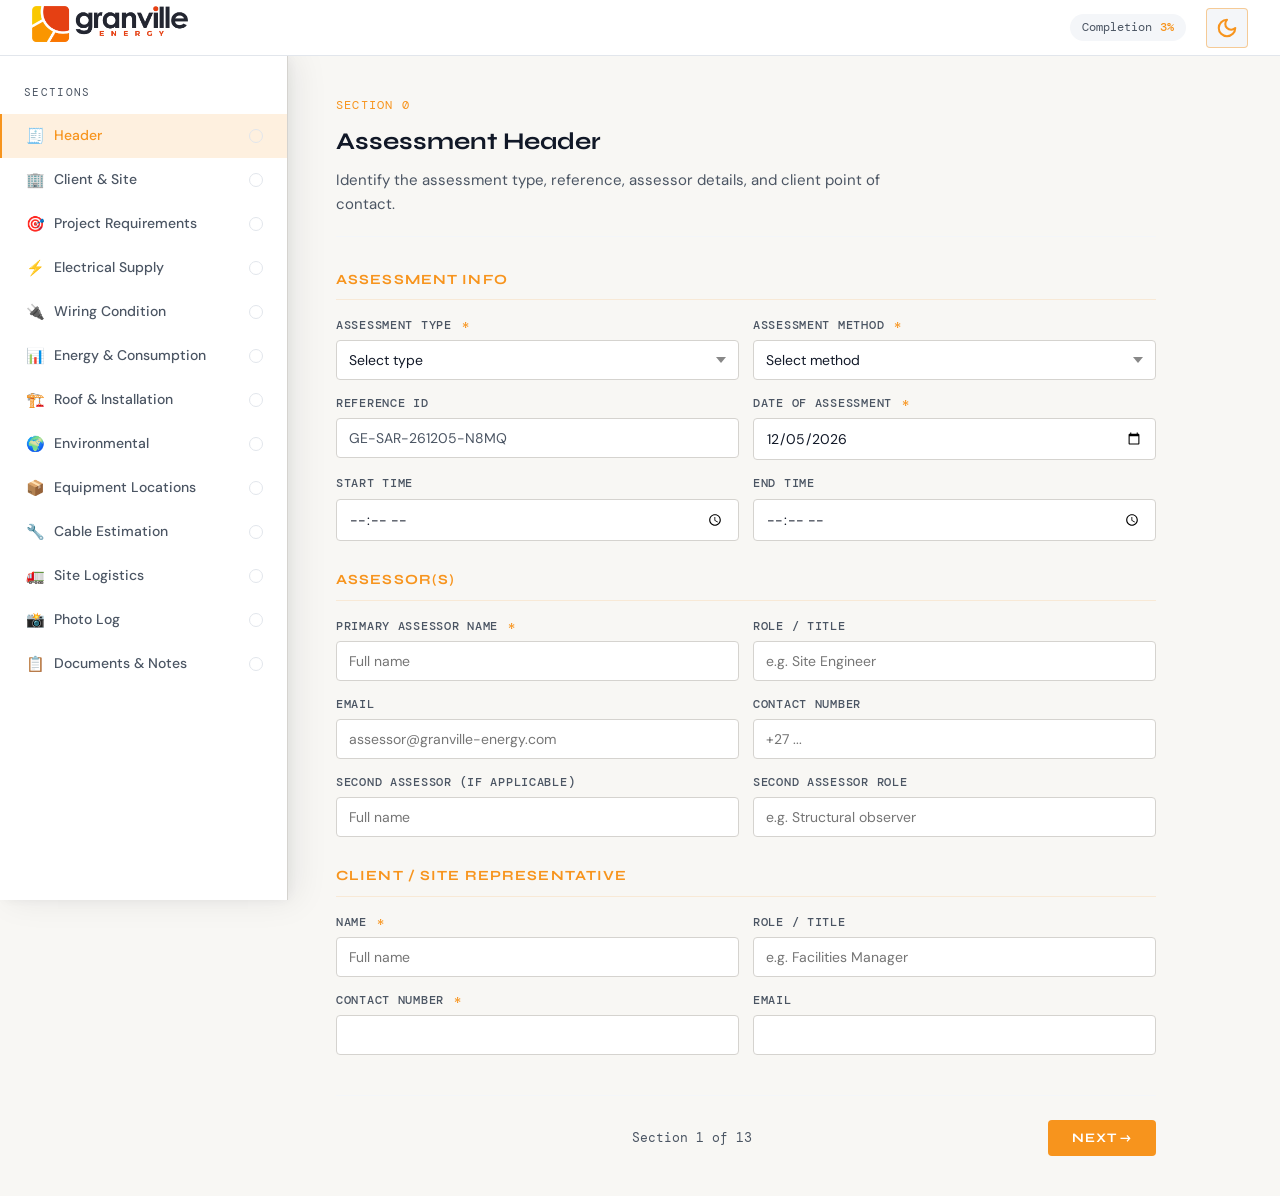
==== index.html @ 1be99c9f "updates" ====
<!DOCTYPE html>
<html lang="en" data-theme="light">
<head>
  <meta charset="UTF-8">
  <meta name="viewport" content="width=device-width, initial-scale=1.0">
  <title>Granville Energy — Site Assessment</title>
  <link rel="icon" href="img/icon.png" type="image/x-icon">
  <link href="https://fonts.googleapis.com/css2?family=DM+Mono:wght@400;500&family=Syne:wght@400;600;700;800&family=DM+Sans:wght@300;400;500&display=swap" rel="stylesheet">
  <!-- <script>
    tailwind = { config: { corePlugins: { preflight: false } } };
  </script>
  <script src="https://cdn.tailwindcss.com"></script> -->
  <link rel="stylesheet" href="./style.css">
</head>
<body>
  <header class="site-header">
    <div class="logo">
      <img src="img/logoblack.png" alt="Granville Energy" style="width: 15%; height: 15%;">
    </div>
    <div class="header-right">
      <div class="progress-pill">Completion <span class="pct" id="pctDisplay">0%</span></div>
      <button type="button" class="theme-toggle" id="themeToggle" aria-label="Switch to dark mode">
        <svg class="theme-toggle-icon theme-toggle-moon" xmlns="http://www.w3.org/2000/svg" width="22" height="22" viewBox="0 0 24 24" fill="none" stroke="currentColor" stroke-width="2.25" stroke-linecap="round" stroke-linejoin="round" aria-hidden="true"><path d="M12 3a6 6 0 0 0 9 9 9 9 0 1 1-9-9Z"/></svg>
      </button>
      <!-- <button type="button" class="btn-save" onclick="saveDraft()">Save Draft</button> -->
    </div>
  </header>

  <div class="layout">

    <!-- SIDEBAR NAV -->
    <nav class="sidebar">
      <div class="sidebar-label">Sections</div>
      <a class="nav-item active" onclick="goTo(0)" href="#">
        <span class="nav-icon">🧾</span> Header
        <span class="nav-check" id="chk0"></span>
      </a>
      <a class="nav-item" onclick="goTo(1)" href="#">
        <span class="nav-icon">🏢</span> Client & Site
        <span class="nav-check" id="chk1"></span>
      </a>
      <a class="nav-item" onclick="goTo(2)" href="#">
        <span class="nav-icon">🎯</span> Project Requirements
        <span class="nav-check" id="chk2"></span>
      </a>
      <a class="nav-item" onclick="goTo(3)" href="#">
        <span class="nav-icon">⚡</span> Electrical Supply
        <span class="nav-check" id="chk3"></span>
      </a>
      <a class="nav-item" onclick="goTo(4)" href="#">
        <span class="nav-icon">🔌</span> Wiring Condition
        <span class="nav-check" id="chk4"></span>
      </a>
      <a class="nav-item" onclick="goTo(5)" href="#">
        <span class="nav-icon">📊</span> Energy & Consumption
        <span class="nav-check" id="chk5"></span>
      </a>
      <a class="nav-item" onclick="goTo(6)" href="#">
        <span class="nav-icon">🏗️</span> Roof & Installation
        <span class="nav-check" id="chk6"></span>
      </a>
      <a class="nav-item" onclick="goTo(7)" href="#">
        <span class="nav-icon">🌍</span> Environmental
        <span class="nav-check" id="chk7"></span>
      </a>
      <a class="nav-item" onclick="goTo(8)" href="#">
        <span class="nav-icon">📦</span> Equipment Locations
        <span class="nav-check" id="chk8"></span>
      </a>
      <a class="nav-item" onclick="goTo(9)" href="#">
        <span class="nav-icon">🔧</span> Cable Estimation
        <span class="nav-check" id="chk9"></span>
      </a>
      <a class="nav-item" onclick="goTo(10)" href="#">
        <span class="nav-icon">🚛</span> Site Logistics
        <span class="nav-check" id="chk10"></span>
      </a>
      <a class="nav-item" onclick="goTo(11)" href="#">
        <span class="nav-icon">📸</span> Photo Log
        <span class="nav-check" id="chk11"></span>
      </a>
      <a class="nav-item" onclick="goTo(12)" href="#">
        <span class="nav-icon">📋</span> Documents & Notes
        <span class="nav-check" id="chk12"></span>
      </a>
    </nav>
  
    <!-- MAIN FORM -->
    <main class="main">
      <form id="siteAssessmentForm" data-submit-endpoint="https://installer.granville-energy.com/api/site-assessments" novalidate>
  
      <!-- ════════════════════════════════════════
           SECTION 0 — HEADER
      ════════════════════════════════════════ -->
      <section class="form-section active" id="sec0">
        <div class="section-head">
          <div class="section-tag">Section 0</div>
          <div class="section-title">Assessment Header</div>
          <div class="section-desc">Identify the assessment type, reference, assessor details, and client point of contact.</div>
        </div>
  
        <div class="field-group">
          <div class="group-title">Assessment Info</div>
          <div class="field-grid">
            <div class="field">
              <label>Assessment Type <span class="req">*</span></label>
              <select id="assessType" onchange="handleAssessType()">
                <option value="">Select type</option>
                <option>Residential</option>
                <option>Commercial</option>
                <option>Industrial</option>
                <option>Agricultural</option>
                <option>Utility-Scale</option>
              </select>
            </div>
            <div class="field">
              <label>Assessment Method <span class="req">*</span></label>
              <select id="assessMethod" onchange="handleMethod()">
                <option value="">Select method</option>
                <option>Physical Site Visit</option>
                <option>Remote / Desktop</option>
                <option>Hybrid</option>
              </select>
            </div>
            <div class="field">
              <label>Reference ID</label>
              <input type="text" id="refId" placeholder="Auto-generated" readonly style="color:var(--gray-4)">
            </div>
            <div class="field">
              <label>Date of Assessment <span class="req">*</span></label>
              <input type="date" id="assessDate">
            </div>
            <div class="field">
              <label>Start Time</label>
              <input type="time" id="startTime">
            </div>
            <div class="field">
              <label>End Time</label>
              <input type="time" id="endTime">
            </div>
          </div>
  
          <!-- Remote confidence -->
          <div class="conditional-block" id="remoteBlock" style="margin-top:14px;">
            <div class="callout">
              <strong>Remote Assessment</strong> — Indicate data sources used and confidence level. All assumptions must be confirmed on site before design is finalised.
            </div>
            <div class="field-grid">
              <div class="field">
                <label>Data Source(s)</label>
                <select>
                  <option value="">Select</option>
                  <option>Client-supplied photos & drawings</option>
                  <option>Google Maps / Satellite imagery</option>
                  <option>Both</option>
                  <option>Other</option>
                </select>
              </div>
              <div class="field">
                <label>Remote Confidence Level</label>
                <select>
                  <option value="">Select</option>
                  <option>High — sufficient to design</option>
                  <option>Medium — design with assumptions</option>
                  <option>Low — site visit required before design</option>
                </select>
              </div>
            </div>
          </div>
        </div>
  
        <div class="field-group">
          <div class="group-title">Assessor(s)</div>
          <div class="field-grid">
            <div class="field">
              <label>Primary Assessor Name <span class="req">*</span></label>
              <input type="text" placeholder="Full name">
            </div>
            <div class="field">
              <label>Role / Title</label>
              <input type="text" placeholder="e.g. Site Engineer">
            </div>
            <div class="field">
              <label>Email</label>
              <input type="email" placeholder="assessor@granville-energy.com">
            </div>
            <div class="field">
              <label>Contact Number</label>
              <input type="tel" placeholder="+27 ...">
            </div>
            <div class="field">
              <label>Second Assessor (if applicable)</label>
              <input type="text" placeholder="Full name">
            </div>
            <div class="field">
              <label>Second Assessor Role</label>
              <input type="text" placeholder="e.g. Structural observer">
            </div>
          </div>
        </div>
  
        <div class="field-group">
          <div class="group-title">Client / Site Representative</div>
          <div class="field-grid">
            <div class="field">
              <label>Name <span class="req">*</span></label>
              <input type="text" placeholder="Full name">
            </div>
            <div class="field">
              <label>Role / Title</label>
              <input type="text" placeholder="e.g. Facilities Manager">
            </div>
            <div class="field">
              <label>Contact Number <span class="req">*</span></label>
              <input type="tel" placeholder="">
            </div>
            <div class="field">
              <label>Email</label>
              <input type="email" placeholder="">
            </div>
          </div>
        </div>
  
        <div class="form-nav">
          <div></div>
          <div class="step-indicator">Section 1 of 13</div>
          <button class="btn-next" onclick="goTo(1)">Next →</button>
        </div>
      </section>
  
      <!-- ════════════════════════════════════════
           SECTION 1 — CLIENT & SITE
      ════════════════════════════════════════ -->
      <section class="form-section" id="sec1">
        <div class="section-head">
          <div class="section-tag">Section 1</div>
          <div class="section-title">Client & Site Details</div>
          <div class="section-desc">Client information, site location, and current electricity supply setup.</div>
        </div>
  
        <div class="field-group">
          <div class="group-title">Client Information</div>
          <div class="field-grid">
            <div class="field">
              <label>Client / Company Name <span class="req">*</span></label>
              <input type="text">
            </div>
            <div class="field">
              <label>Deal / Project Name</label>
              <input type="text">
            </div>
            <div class="field">
              <label>Site Name</label>
              <input type="text" placeholder="If different from company name">
            </div>
            <div class="field">
              <label>Sector / Site Type <span class="req">*</span></label>
              <select>
                <option value="">Select</option>
                <option>House</option><option>Estate / Complex</option><option>Lodge / Game Farm</option>
                <option>Office</option><option>Retail</option><option>School / University</option>
                <option>Factory</option><option>Warehouse</option><option>Mine</option>
                <option>Farm / Agricultural</option><option>Industrial Site</option>
                <option>Land Parcel</option><option>Other</option>
              </select>
            </div>
          </div>
        </div>
  
        <div class="field-group">
          <div class="group-title">Site Location</div>
          <div class="field-grid">
            <div class="field span-2">
              <label>Street Address <span class="req">*</span></label>
              <input type="text">
            </div>
            <div class="field">
              <label>City / Town</label>
              <input type="text">
            </div>
            <div class="field">
              <label>State / Province / Region</label>
              <input type="text">
            </div>
            <div class="field">
              <label>Country</label>
              <input type="text">
            </div>
            <div class="field">
              <label>Postal / ZIP Code</label>
              <input type="text">
            </div>
            <div class="field">
              <label>GPS Latitude <span class="req">*</span></label>
              <input type="text" placeholder="-26.0000">
            </div>
            <div class="field">
              <label>GPS Longitude <span class="req">*</span></label>
              <input type="text" placeholder="28.0000">
            </div>
            <div class="field">
              <label>What3Words (optional)</label>
              <input type="text" placeholder="///word.word.word">
            </div>
            <div class="field">
              <label>Site Elevation (m asl)</label>
              <input type="number" placeholder="e.g. 1500">
            </div>
          </div>
        </div>
  
        <div class="field-group">
          <div class="group-title">Site Access & Operations</div>
          <div class="field-grid">
            <div class="field span-2">
              <label>Property / Facility Description <span class="req">*</span></label>
              <textarea placeholder="Brief description of the site, buildings, and overall layout"></textarea>
            </div>
            <div class="field">
              <label>Operating Hours</label>
              <input type="text" placeholder="e.g. Mon–Fri 07:00–18:00">
            </div>
            <div class="field">
              <label>Security / Access Requirements</label>
              <input type="text" placeholder="e.g. Guard house, biometric, escort required">
            </div>
            <div class="field">
              <label>Site Access Restrictions</label>
              <input type="text" placeholder="e.g. No access weekends">
            </div>
            <div class="field">
              <label>Shutdown / Outage Restrictions</label>
              <input type="text" placeholder="e.g. No power interruption during business hours">
            </div>
            <div class="field">
              <label>HOA / Body Corporate / Heritage Restriction?</label>
              <select>
                <option value="">Select</option>
                <option>No restrictions</option>
                <option>HOA approval required</option>
                <option>Body corporate approval required</option>
                <option>Heritage / zoning restriction</option>
                <option>Local authority permit required</option>
                <option>Unknown — to be confirmed</option>
              </select>
            </div>
            <div class="field">
              <label>Restriction Details</label>
              <input type="text" placeholder="Describe if applicable">
            </div>
          </div>
        </div>
  
        <div class="field-group">
          <div class="group-title">Current Electricity Supply</div>
          <div class="field-grid">
            <div class="field">
              <label>Current Supply Source(s) <span class="req">*</span></label>
              <div class="check-group" id="supplySource">
                <label class="check-pill"><input type="checkbox" onchange="togglePill(this)"> 🔌 Utility Grid</label>
                <label class="check-pill"><input type="checkbox" onchange="togglePill(this)"> ⚙️ Generator</label>
                <label class="check-pill"><input type="checkbox" onchange="togglePill(this)"> ☀️ Existing Solar PV</label>
                <label class="check-pill"><input type="checkbox" onchange="togglePill(this)"> 🔋 Battery Storage</label>
                <label class="check-pill"><input type="checkbox" onchange="togglePill(this)"> 🧰 UPS</label>
                <label class="check-pill"><input type="checkbox" onchange="togglePill(this)"> 🚫 No Formal Supply</label>
              </div>
            </div>
            <div class="field">
              <label>Utility / Municipality Provider</label>
              <input type="text" placeholder="e.g. Eskom, City Power, ZESCO">
            </div>
            <div class="field">
              <label>Supply Type</label>
              <select>
                <option value="">Select</option>
                <option>LV (Low Voltage)</option>
                <option>MV (Medium Voltage)</option>
                <option>Both LV & MV</option>
                <option>N/A — No grid supply</option>
              </select>
            </div>
            <div class="field">
              <label>Incoming Supply Voltage (V)</label>
              <input type="text" placeholder="e.g. 230V / 400V / 11kV">
            </div>
            <div class="field">
              <label>Frequency (Hz)</label>
              <select>
                <option value="">Select</option>
                <option>50 Hz</option><option>60 Hz</option><option>Other</option>
              </select>
            </div>
            <div class="field">
              <label>Number of Phases</label>
              <select>
                <option value="">Select</option>
                <option>Single Phase</option><option>Three Phase</option><option>Other</option>
              </select>
            </div>
            <div class="field">
              <label>Main Breaker / Incomer Rating (A)</label>
              <input type="number" placeholder="e.g. 100">
            </div>
            <div class="field">
              <label>Notified Maximum Demand / NMD (kVA)</label>
              <input type="number" placeholder="If applicable">
            </div>
            <div class="field">
              <label>Meter Type</label>
              <select>
                <option value="">Select</option>
                <option>Prepaid</option><option>Credit / Post-paid</option>
                <option>Smart / TOU</option><option>AMI</option><option>Unknown</option>
              </select>
            </div>
            <div class="field">
              <label>Meter Location</label>
              <input type="text" placeholder="e.g. Street boundary wall, main entrance">
            </div>
            <div class="field">
              <label>Main Incoming Supply Location</label>
              <input type="text" placeholder="Where does the supply enter the building?">
            </div>
            <div class="field">
              <label>On-Site Transformer Present?</label>
              <select id="txPresent" onchange="toggleTx()">
                <option value="">Select</option>
                <option>Yes</option><option>No</option><option>Unknown</option>
              </select>
            </div>
          </div>
  
          <div class="conditional-block" id="txBlock" style="margin-top:14px;">
            <div class="field-grid">
              <div class="field">
                <label>Transformer Rating (kVA)</label>
                <input type="number" placeholder="">
              </div>
              <div class="field">
                <label>Transformer Voltage</label>
                <input type="text" placeholder="e.g. 11kV / 400V">
              </div>
              <div class="field">
                <label>Transformer Ownership</label>
                <select>
                  <option value="">Select</option>
                  <option>Private — client owned</option>
                  <option>Utility owned</option>
                  <option>Unknown</option>
                </select>
              </div>
              <div class="field">
                <label>Distance: Transformer to Main DB (m)</label>
                <input type="number" placeholder="">
              </div>
            </div>
          </div>
  
          <div class="field-grid" style="margin-top:14px;">
            <div class="field span-2">
              <label>Existing Generator Details</label>
              <input type="text" placeholder="Make, model, kVA rating, fuel type, condition">
            </div>
            <div class="field span-2">
              <label>Existing UPS / Battery Storage Details</label>
              <input type="text" placeholder="Make, model, kWh capacity, age, condition">
            </div>
            <div class="field span-2">
              <label>Existing Solar PV System Details</label>
              <input type="text" placeholder="kWp, inverter make/model, age, condition">
            </div>
            <div class="field span-2">
              <label>Grid / Utility Outage History</label>
              <input type="text" placeholder="Frequency and typical duration of supply interruptions">
            </div>
            <div class="field span-2">
              <label>Critical Loads That Cannot Be Interrupted</label>
              <textarea placeholder="List equipment, processes, or areas that must always have power"></textarea>
            </div>
          </div>
        </div>
  
        <div class="form-nav">
          <button class="btn-prev" onclick="goTo(0)">← Previous</button>
          <div class="step-indicator">Section 2 of 13</div>
          <button class="btn-next" onclick="goTo(2)">Next →</button>
        </div>
      </section>
  
      <!-- ════════════════════════════════════════
           SECTION 2 — PROJECT REQUIREMENTS
      ════════════════════════════════════════ -->
      <section class="form-section" id="sec2">
        <div class="section-head">
          <div class="section-tag">Section 2</div>
          <div class="section-title">Project Requirements</div>
          <div class="section-desc">What the client needs the system to achieve.</div>
        </div>
  
        <div class="field-group">
          <div class="group-title">Primary Objectives</div>
          <div class="field-grid cols-1">
            <div class="field">
              <label>Primary Driver(s) — select all that apply</label>
              <div class="check-group">
                <label class="check-pill"><input type="checkbox" onchange="togglePill(this)"> 💰 Reduce electricity bill</label>
                <label class="check-pill"><input type="checkbox" onchange="togglePill(this)"> 🔋 Backup during outages</label>
                <label class="check-pill"><input type="checkbox" onchange="togglePill(this)"> 🏝️ Full energy independence</label>
                <label class="check-pill"><input type="checkbox" onchange="togglePill(this)"> 📤 Export to grid</label>
                <label class="check-pill"><input type="checkbox" onchange="togglePill(this)"> 🌿 ESG / Carbon reduction</label>
                <label class="check-pill"><input type="checkbox" onchange="togglePill(this)"> 🏗️ New development — no grid</label>
              </div>
            </div>
          </div>
          <div class="field-grid" style="margin-top:14px;">
            <div class="field">
              <label>System Configuration <span class="req">*</span></label>
              <select>
                <option value="">Select</option>
                <option>Grid-Tie (no battery)</option>
                <option>Hybrid (grid + battery)</option>
                <option>Off-Grid</option>
                <option>To be confirmed</option>
              </select>
            </div>
            <div class="field">
              <label>Desired System Size (kWp)</label>
              <input type="text" placeholder="If client has a preference">
            </div>
          </div>
        </div>
  
        <div class="field-group">
          <div class="group-title">Battery & Backup</div>
          <div class="field-grid">
            <div class="field">
              <label>Battery Storage Required?</label>
              <select>
                <option value="">Select</option>
                <option>Yes — Essential</option>
                <option>Yes — Nice to have</option>
                <option>No</option>
                <option>Not sure</option>
              </select>
            </div>
            <div class="field">
              <label>Required Backup Duration (hours)</label>
              <input type="number" placeholder="e.g. 4, 8, 24">
            </div>
            <div class="field span-2">
              <label>Critical Loads to Back Up</label>
              <textarea placeholder="List: lights, server room, CCTV, medical equipment, pumps, etc."></textarea>
            </div>
            <div class="field">
              <label>Preferred Battery Chemistry</label>
              <select>
                <option value="">Select / No preference</option>
                <option>LFP (Lithium Iron Phosphate)</option>
                <option>NMC (Nickel Manganese Cobalt)</option>
                <option>Lead Acid / GEL</option>
                <option>No preference</option>
              </select>
            </div>
          </div>
        </div>
  
        <div class="field-group">
          <div class="group-title">Additional Requirements</div>
          <div class="field-grid">
            <div class="field">
              <label>EV Charging Required?</label>
              <select>
                <option value="">Select</option>
                <option>Yes — include in scope</option>
                <option>Future — provision only</option>
                <option>No</option>
              </select>
            </div>
            <div class="field">
              <label>EV Charging Details</label>
              <input type="text" placeholder="Number of points, kW per point">
            </div>
            <div class="field">
              <label>Future Expansion Planned?</label>
              <select>
                <option value="">Select</option>
                <option>Yes</option><option>No</option><option>Possibly</option>
              </select>
            </div>
            <div class="field">
              <label>Future Expansion Details</label>
              <input type="text" placeholder="New machinery, additional phases, new building, etc.">
            </div>
            <div class="field span-2">
              <label>Any Other Client Requirements or Preferences</label>
              <textarea placeholder="Specific brands, monitoring requirements, aesthetic considerations, etc."></textarea>
            </div>
          </div>
        </div>
  
        <div class="form-nav">
          <button class="btn-prev" onclick="goTo(1)">← Previous</button>
          <div class="step-indicator">Section 3 of 13</div>
          <button class="btn-next" onclick="goTo(3)">Next →</button>
        </div>
      </section>
  
      <!-- ════════════════════════════════════════
           SECTION 3 — ELECTRICAL SUPPLY
      ════════════════════════════════════════ -->
      <section class="form-section" id="sec3">
        <div class="section-head">
          <div class="section-tag">Section 3</div>
          <div class="section-title">Electrical Infrastructure</div>
          <div class="section-desc">Distribution board, protection, earthing, metering, PCC, and grid compliance.</div>
        </div>
  
        <div class="field-group">
          <div class="group-title">Main Distribution Board</div>
          <div class="field-grid">
            <div class="field">
              <label>Main DB Location <span class="req">*</span></label>
              <input type="text" placeholder="e.g. Ground floor, main entrance, plant room">
            </div>
            <div class="field">
              <label>Board Manufacturer / Type</label>
              <input type="text" placeholder="e.g. ABB, Schneider, DB board">
            </div>
            <div class="field">
              <label>Board Condition (visual)</label>
              <select>
                <option value="">Select</option>
                <option>Excellent</option><option>Good</option><option>Fair</option><option>Poor</option>
              </select>
            </div>
            <div class="field">
              <label>Busbar Rating (A)</label>
              <input type="number" placeholder="">
            </div>
            <div class="field">
              <label>Spare Ways / Breakers Available</label>
              <select>
                <option value="">Select</option>
                <option>Yes — sufficient</option>
                <option>Yes — limited (1–2 ways)</option>
                <option>No — DB extension required</option>
                <option>No — new DB required</option>
              </select>
            </div>
            <div class="field">
              <label>Space for New Switchgear</label>
              <select>
                <option value="">Select</option>
                <option>Yes — adequate space</option>
                <option>Possible — tight</option>
                <option>No — new enclosure needed</option>
              </select>
            </div>
          </div>
        </div>
  
        <div class="field-group">
          <div class="group-title">Protection & Earthing</div>
          <div class="field-grid">
            <div class="field">
              <label>Earthing Arrangement</label>
              <select>
                <option value="">Select</option>
                <option>TN-S</option><option>TN-C-S (PME)</option><option>TT</option><option>IT</option><option>Unknown</option>
              </select>
            </div>
            <div class="field">
              <label>Earthing Visible & Intact?</label>
              <select>
                <option value="">Select</option>
                <option>Yes — visible and intact</option>
                <option>Partial — some concerns</option>
                <option>No — earthing not visible / not present</option>
                <option>Unknown</option>
              </select>
            </div>
            <div class="field">
              <label>Surge Protection Device (SPD) Present?</label>
              <select>
                <option value="">Select</option>
                <option>Yes</option><option>No</option><option>Unknown</option>
              </select>
            </div>
            <div class="field">
              <label>Existing Reverse Power Protection</label>
              <select>
                <option value="">Select</option>
                <option>Yes</option><option>No</option><option>Unknown</option>
              </select>
            </div>
            <div class="field">
              <label>Anti-Islanding Protection Present</label>
              <select>
                <option value="">Select</option>
                <option>Yes</option><option>No</option><option>Unknown</option>
              </select>
            </div>
            <div class="field">
              <label>Lightning Protection Present</label>
              <select>
                <option value="">Select</option>
                <option>Yes</option><option>No</option><option>Unknown</option>
              </select>
            </div>
          </div>
        </div>
  
        <div class="field-group">
          <div class="group-title">Metering & PCC</div>
          <div class="field-grid">
            <div class="field">
              <label>Meter Type / Model</label>
              <input type="text" placeholder="e.g. Landis+Gyr E350">
            </div>
            <div class="field">
              <label>Likely PCC (Point of Common Coupling) Location</label>
              <input type="text" placeholder="Where solar will connect to the grid">
            </div>
            <div class="field">
              <label>Distance: PCC to Inverter Area (m)</label>
              <input type="number" placeholder="">
            </div>
            <div class="field">
              <label>Existing Import / Export Metering</label>
              <select>
                <option value="">Select</option>
                <option>Yes — bidirectional</option>
                <option>Import only</option>
                <option>No</option><option>Unknown</option>
              </select>
            </div>
            <div class="field">
              <label>CTs / VTs Available</label>
              <select>
                <option value="">Select</option>
                <option>Yes</option><option>No</option><option>Unknown</option>
              </select>
            </div>
            <div class="field">
              <label>Communication Route: PCC to Controller</label>
              <select>
                <option value="">Select</option>
                <option>Ethernet</option><option>RS485</option><option>Fiber</option>
                <option>Wireless</option><option>Other</option><option>N/A</option>
              </select>
            </div>
            <div class="field">
              <label>SCADA / BMS Integration Required?</label>
              <select>
                <option value="">Select</option>
                <option>Yes</option><option>No</option><option>To be confirmed</option>
              </select>
            </div>
            <div class="field">
              <label>Third-Party PLC / EMS Required?</label>
              <select>
                <option value="">Select</option>
                <option>Yes</option><option>No</option><option>To be confirmed</option>
              </select>
            </div>
          </div>
        </div>
  
        <div class="field-group">
          <div class="group-title">Grid Compliance — Country-Agnostic</div>
          <div class="callout">
            <strong>Note:</strong> Record the applicable local standard and utility requirements. Do not assume SA-only regulations.
          </div>
          <div class="field-grid">
            <div class="field span-2">
              <label>Applicable Grid Interconnection Standard</label>
              <input type="text" placeholder="e.g. NRS 097 (SA), G99 (UK), AS 4777 (AUS), IEEE 1547 (USA), VDE-AR-N 4105 (DE)">
            </div>
            <div class="field">
              <label>Export to Grid Permitted by Utility?</label>
              <select>
                <option value="">Select</option>
                <option>Yes — unrestricted</option>
                <option>Yes — with export limit</option>
                <option>No</option>
                <option>Unknown — to be confirmed</option>
              </select>
            </div>
            <div class="field">
              <label>Export Limit (kW) — if applicable</label>
              <input type="number" placeholder="e.g. 0 for zero-export">
            </div>
            <div class="field">
              <label>Utility Application / Approval Required?</label>
              <select>
                <option value="">Select</option>
                <option>Yes</option><option>No</option><option>Unknown</option>
              </select>
            </div>
            <div class="field">
              <label>Zero-Export Audit Logs Required?</label>
              <select>
                <option value="">Select</option>
                <option>Yes</option><option>No</option><option>To be confirmed</option>
              </select>
            </div>
            <div class="field">
              <label>Power Quality Issues Reported?</label>
              <input type="text" placeholder="Voltage sags, harmonics, flickering, etc.">
            </div>
          </div>
        </div>
  
        <div class="form-nav">
          <button class="btn-prev" onclick="goTo(2)">← Previous</button>
          <div class="step-indicator">Section 4 of 13</div>
          <button class="btn-next" onclick="goTo(4)">Next →</button>
        </div>
      </section>
  
      <!-- ════════════════════════════════════════
           SECTION 4 — WIRING CONDITION
      ════════════════════════════════════════ -->
      <section class="form-section" id="sec4">
        <div class="section-head">
          <div class="section-tag">Section 4</div>
          <div class="section-title">Existing Wiring Condition</div>
          <div class="section-desc">Visual assessment of existing electrical infrastructure. No structural engineer required — record what you observe.</div>
        </div>
  
        <div class="callout">
          <strong>Visual Assessment Only.</strong> Record observations as seen on site. Flag concerns clearly — do not assume compliance.
        </div>
  
        <div class="field-group">
          <div class="group-title">Distribution Board Visual Check</div>
          <div class="field-grid">
            <div class="field">
              <label>DB Overall Condition</label>
              <select>
                <option value="">Select</option>
                <option>Neat, labelled, no visible issues</option>
                <option>Acceptable — minor issues only</option>
                <option>Concerns noted — see below</option>
                <option>Poor — major concerns</option>
              </select>
            </div>
            <div class="field">
              <label>Wiring Neatness</label>
              <select>
                <option value="">Select</option>
                <option>Neat and organised</option>
                <option>Acceptable</option>
                <option>Messy but functional</option>
                <option>Poor — unsafe-looking</option>
              </select>
            </div>
            <div class="field">
              <label>All Circuits Labelled?</label>
              <select>
                <option value="">Select</option>
                <option>Yes — clearly labelled</option>
                <option>Partially labelled</option>
                <option>No labels</option>
              </select>
            </div>
            <div class="field">
              <label>Signs of Overheating / Burn Marks?</label>
              <select>
                <option value="">Select</option>
                <option>None observed</option>
                <option>Minor — monitor</option>
                <option>Yes — flag for attention</option>
              </select>
            </div>
            <div class="field">
              <label>DB Enclosure Intact / Sealed?</label>
              <select>
                <option value="">Select</option>
                <option>Yes</option>
                <option>Partially — gaps present</option>
                <option>No — open/damaged</option>
              </select>
            </div>
            <div class="field">
              <label>Existing Wiring Appears Compliant?</label>
              <select>
                <option value="">Select</option>
                <option>Yes — appears compliant</option>
                <option>Minor concerns noted</option>
                <option>Significant concerns — remediation likely needed</option>
                <option>Cannot determine</option>
              </select>
            </div>
            <div class="field span-2">
              <label>Wiring / DB Concerns (describe)</label>
              <textarea placeholder="Describe any concerns, non-compliant wiring, missing breakers, exposed conductors, etc."></textarea>
            </div>
          </div>
        </div>
  
        <div class="field-group">
          <div class="group-title">On-Site Measurements Taken</div>
          <div class="card-list" id="measureList"></div>
          <button class="btn-add" onclick="addMeasurement()">＋ Add Measurement</button>
        </div>
  
        <div class="form-nav">
          <button class="btn-prev" onclick="goTo(3)">← Previous</button>
          <div class="step-indicator">Section 5 of 13</div>
          <button class="btn-next" onclick="goTo(5)">Next →</button>
        </div>
      </section>
  
      <!-- ════════════════════════════════════════
           SECTION 5 — ENERGY & CONSUMPTION
      ════════════════════════════════════════ -->
      <section class="form-section" id="sec5">
        <div class="section-head">
          <div class="section-tag">Section 5</div>
          <div class="section-title">Energy & Consumption</div>
          <div class="section-desc">Capture what's available — bills, load data, or load schedule for new buildings.</div>
        </div>
  
        <div class="field-group">
          <div class="group-title">Data Availability</div>
          <div class="field">
            <label>What consumption data is available? <span class="req">*</span></label>
            <select id="consumDataType" onchange="handleConsumData()">
              <option value="">Select</option>
              <option value="bills">Electricity bills available</option>
              <option value="pending">Bills to be emailed / sent later</option>
              <option value="interval">Smart meter / interval / half-hour data</option>
              <option value="new">New building — no consumption history</option>
              <option value="none">No data available</option>
            </select>
          </div>
        </div>
  
        <!-- BILLS FLOW -->
        <div class="conditional-block" id="billsBlock">
          <div class="field-group">
            <div class="group-title">Bill Upload & Summary</div>
            <div class="field-grid">
              <div class="field">
                <label>Months Available</label>
                <select>
                  <option value="">Select</option>
                  <option>1–3 months</option><option>4–6 months</option>
                  <option>7–11 months</option><option>12 months (full year)</option>
                </select>
              </div>
              <div class="field">
                <label>Upload Utility Bills</label>
                <input type="file" multiple accept=".pdf,.jpg,.png">
              </div>
            </div>
            <div style="margin-top:16px;">
              <div class="group-title" style="font-size:11px; margin-bottom:10px;">12-Month Consumption Table (fill what's available)</div>
              <table class="data-table">
                <thead>
                  <tr>
                    <th>Month</th>
                    <th>Usage (kWh)</th>
                    <th>Cost (local currency)</th>
                    <th>Peak Demand (kW)</th>
                    <th>Tariff (c/kWh)</th>
                  </tr>
                </thead>
                <tbody id="consumTable">
                  <tr><td>Jan</td><td><input type="number"></td><td><input type="number"></td><td><input type="number"></td><td><input type="number"></td></tr>
                  <tr><td>Feb</td><td><input type="number"></td><td><input type="number"></td><td><input type="number"></td><td><input type="number"></td></tr>
                  <tr><td>Mar</td><td><input type="number"></td><td><input type="number"></td><td><input type="number"></td><td><input type="number"></td></tr>
                  <tr><td>Apr</td><td><input type="number"></td><td><input type="number"></td><td><input type="number"></td><td><input type="number"></td></tr>
                  <tr><td>May</td><td><input type="number"></td><td><input type="number"></td><td><input type="number"></td><td><input type="number"></td></tr>
                  <tr><td>Jun</td><td><input type="number"></td><td><input type="number"></td><td><input type="number"></td><td><input type="number"></td></tr>
                  <tr><td>Jul</td><td><input type="number"></td><td><input type="number"></td><td><input type="number"></td><td><input type="number"></td></tr>
                  <tr><td>Aug</td><td><input type="number"></td><td><input type="number"></td><td><input type="number"></td><td><input type="number"></td></tr>
                  <tr><td>Sep</td><td><input type="number"></td><td><input type="number"></td><td><input type="number"></td><td><input type="number"></td></tr>
                  <tr><td>Oct</td><td><input type="number"></td><td><input type="number"></td><td><input type="number"></td><td><input type="number"></td></tr>
                  <tr><td>Nov</td><td><input type="number"></td><td><input type="number"></td><td><input type="number"></td><td><input type="number"></td></tr>
                  <tr><td>Dec</td><td><input type="number"></td><td><input type="number"></td><td><input type="number"></td><td><input type="number"></td></tr>
                </tbody>
              </table>
            </div>
          </div>
        </div>
  
        <!-- INTERVAL FLOW -->
        <div class="conditional-block" id="intervalBlock">
          <div class="field-group">
            <div class="group-title">Interval / Load Profile Data</div>
            <div class="field-grid">
              <div class="field">
                <label>Upload Interval Data</label>
                <input type="file" multiple accept=".csv,.xlsx,.xls">
              </div>
              <div class="field">
                <label>Data Resolution</label>
                <select>
                  <option value="">Select</option>
                  <option>15-minute intervals</option>
                  <option>30-minute intervals</option>
                  <option>1-hour intervals</option>
                  <option>Other</option>
                </select>
              </div>
              <div class="field">
                <label>Period Covered</label>
                <input type="text" placeholder="e.g. Jan 2024 – Dec 2024">
              </div>
            </div>
          </div>
        </div>
  
        <!-- NEW BUILDING FLOW -->
        <div class="conditional-block" id="newBuildBlock">
          <div class="field-group">
            <div class="callout"><strong>New Building / No History</strong> — Complete the load schedule below so the designer can size the system from first principles.</div>
            <div class="group-title">Load Schedule</div>
            <div class="card-list" id="loadList"></div>
            <button class="btn-add" onclick="addLoad()">＋ Add Load Item</button>
          </div>
        </div>
  
        <!-- PENDING FLOW -->
        <div class="conditional-block" id="pendingBlock">
          <div class="callout callout-warn">
            <strong>Bills Pending</strong> — Note who will send the bills and by when. Design cannot be finalised until consumption data is received.
          </div>
          <div class="field-grid">
            <div class="field">
              <label>Bills to be Provided By</label>
              <input type="text" placeholder="Name / contact">
            </div>
            <div class="field">
              <label>Expected By (date)</label>
              <input type="date">
            </div>
          </div>
        </div>
  
        <!-- COMMON CONSUMPTION FIELDS -->
        <div class="field-group" style="margin-top:20px;">
          <div class="group-title">Key Consumption Figures</div>
          <div class="field-grid">
            <div class="field">
              <label>Average Monthly Consumption (kWh)</label>
              <input type="number" placeholder="If known">
            </div>
            <div class="field">
              <label>Peak Demand (kW)</label>
              <input type="number" placeholder="If known">
            </div>
            <div class="field">
              <label>Tariff Category / Name</label>
              <input type="text" placeholder="e.g. Homepower 3, Megaflex, Homeflex">
            </div>
            <div class="field">
              <label>Tariff Structure</label>
              <select>
                <option value="">Select</option>
                <option>Flat rate</option>
                <option>Time-of-Use (TOU)</option>
                <option>Block tariff</option>
                <option>Demand-based</option>
                <option>Unknown</option>
              </select>
            </div>
            <div class="field">
              <label>Load Profile Confidence</label>
              <select>
                <option value="">Select</option>
                <option>High — full year of data</option>
                <option>Medium — partial data</option>
                <option>Low — estimated only</option>
                <option>Unknown</option>
              </select>
            </div>
            <div class="field">
              <label>Seasonal Variation in Load?</label>
              <input type="text" placeholder="e.g. Higher in summer due to aircon">
            </div>
            <div class="field">
              <label>Day vs Night Load Behaviour</label>
              <input type="text" placeholder="e.g. High daytime, very low at night">
            </div>
            <div class="field">
              <label>Weekday vs Weekend Variation</label>
              <input type="text" placeholder="e.g. Office closed weekends — minimal load">
            </div>
          </div>
        </div>
  
        <div class="form-nav">
          <button class="btn-prev" onclick="goTo(4)">← Previous</button>
          <div class="step-indicator">Section 6 of 13</div>
          <button class="btn-next" onclick="goTo(6)">Next →</button>
        </div>
      </section>
  
      <!-- ════════════════════════════════════════
           SECTION 6 — ROOF & INSTALLATION AREA
      ════════════════════════════════════════ -->
      <section class="form-section" id="sec6">
        <div class="section-head">
          <div class="section-tag">Section 6</div>
          <div class="section-title">Roof & Installation Area</div>
          <div class="section-desc">Capture usable space, condition, orientation, and shading per face or area.</div>
        </div>
  
        <div class="field-group">
          <div class="group-title">Site Overview</div>
          <div class="field-grid">
            <div class="field">
              <label>Most Suitable Mounting Approach</label>
              <select>
                <option value="">Select</option>
                <option>Rooftop</option><option>Ground Mount</option>
                <option>Carport / Shade Structure</option><option>Hybrid</option>
                <option>To be confirmed</option>
              </select>
            </div>
            <div class="field">
              <label>Preliminary Feasibility (visual)</label>
              <select>
                <option value="">Select</option>
                <option>Feasible — good site</option>
                <option>Feasible with constraints</option>
                <option>Requires further clarification</option>
                <option>Not feasible</option>
              </select>
            </div>
          </div>
        </div>
  
        <div class="field-group">
          <div class="group-title">Rooftop Areas</div>
          <div class="card-list" id="roofList"></div>
          <button class="btn-add" onclick="addRoof()">＋ Add Roof Area / Face</button>
        </div>
  
        <div class="field-group">
          <div class="group-title">Ground / Land Areas (if applicable)</div>
          <div class="card-list" id="groundList"></div>
          <button class="btn-add" onclick="addGround()">＋ Add Ground Area</button>
        </div>
  
        <div class="field-group">
          <div class="group-title">Shading Assessment</div>
          <div class="card-list" id="shadingList"></div>
          <button class="btn-add" onclick="addShading()">＋ Add Shading Area</button>
          <div class="field-grid" style="margin-top:14px;">
            <div class="field">
              <label>Best-Performing Areas (least shading)</label>
              <input type="text" placeholder="e.g. South-facing roof, clear all day">
            </div>
            <div class="field">
              <label>Areas to Exclude</label>
              <input type="text" placeholder="e.g. North roof — full shade from tree">
            </div>
            <div class="field">
              <label>Likely Energy Yield Impact</label>
              <select>
                <option value="">Select</option>
                <option>Minimal — under 5%</option>
                <option>Moderate — 5–15%</option>
                <option>Significant — over 15%</option>
                <option>Unknown</option>
              </select>
            </div>
            <div class="field">
              <label>Shadow Analysis Tool Used</label>
              <select>
                <option value="">Select</option>
                <option>Visual assessment only</option>
                <option>SolarEdge Designer</option>
                <option>SunEye / Solmetric</option>
                <option>Google Maps / Satellite</option>
                <option>Drone imagery</option>
                <option>Other</option>
              </select>
            </div>
          </div>
        </div>
  
        <div class="form-nav">
          <button class="btn-prev" onclick="goTo(5)">← Previous</button>
          <div class="step-indicator">Section 7 of 13</div>
          <button class="btn-next" onclick="goTo(7)">Next →</button>
        </div>
      </section>
  
      <!-- ════════════════════════════════════════
           SECTION 7 — ENVIRONMENTAL
      ════════════════════════════════════════ -->
      <section class="form-section" id="sec7">
        <div class="section-head">
          <div class="section-tag">Section 7</div>
          <div class="section-title">Environmental & Site Conditions</div>
          <div class="section-desc">Conditions that affect equipment selection, soiling losses, and system longevity.</div>
        </div>
  
        <div class="field-group">
          <div class="group-title">Atmospheric Conditions</div>
          <div class="field-grid">
            <div class="field">
              <label>Wind Exposure</label>
              <select>
                <option value="">Select</option>
                <option>Sheltered — surrounded by buildings / trees</option>
                <option>Normal / Suburban</option>
                <option>Exposed — open area, hilltop</option>
                <option>Coastal / High wind zone</option>
              </select>
            </div>
            <div class="field">
              <label>Coastal Proximity / Salt Air</label>
              <select>
                <option value="">Select</option>
                <option>Inland — no salt air concern</option>
                <option>Within 10 km of coast</option>
                <option>Within 1 km of coast</option>
                <option>Directly coastal / marine</option>
              </select>
            </div>
            <div class="field">
              <label>Dust / Soiling Level</label>
              <select>
                <option value="">Select</option>
                <option>Low — residential / urban</option>
                <option>Moderate — light industrial / rural</option>
                <option>High — mining / port / agriculture / unpaved roads</option>
              </select>
            </div>
            <div class="field">
              <label>Typical Ambient Temperature</label>
              <select>
                <option value="">Select</option>
                <option>Cool — generally below 20°C</option>
                <option>Moderate — 20–30°C typical</option>
                <option>Hot — frequently above 30°C</option>
                <option>Extreme — above 40°C possible</option>
              </select>
            </div>
            <div class="field">
              <label>Lightning / Surge Risk</label>
              <select>
                <option value="">Select</option>
                <option>Low</option>
                <option>Moderate</option>
                <option>High — frequent thunderstorms</option>
              </select>
            </div>
            <div class="field">
              <label>Flooding / Waterlogging Risk</label>
              <select>
                <option value="">Select</option>
                <option>No risk</option>
                <option>Low — unlikely</option>
                <option>Moderate — occasional</option>
                <option>High — known flooding area</option>
              </select>
            </div>
            <div class="field span-2">
              <label>Any Other Environmental Concerns</label>
              <textarea placeholder="Corrosive gases, vibration, extreme weather events, etc."></textarea>
            </div>
          </div>
        </div>
  
        <div class="form-nav">
          <button class="btn-prev" onclick="goTo(6)">← Previous</button>
          <div class="step-indicator">Section 8 of 13</div>
          <button class="btn-next" onclick="goTo(8)">Next →</button>
        </div>
      </section>
  
      <!-- ════════════════════════════════════════
           SECTION 8 — EQUIPMENT LOCATIONS
      ════════════════════════════════════════ -->
      <section class="form-section" id="sec8">
        <div class="section-head">
          <div class="section-tag">Section 8</div>
          <div class="section-title">Equipment Locations</div>
          <div class="section-desc">Proposed locations for inverter, BESS, and associated equipment — critical for cable estimation and system design.</div>
        </div>
  
        <div class="field-group">
          <div class="group-title">Inverter Location</div>
          <div class="field-grid">
            <div class="field">
              <label>Proposed Inverter Location <span class="req">*</span></label>
              <select>
                <option value="">Select</option>
                <option>Indoor — dedicated plant room</option>
                <option>Indoor — utility / meter room</option>
                <option>Indoor — garage</option>
                <option>Outdoor — wall mounted</option>
                <option>Outdoor — floor / plinth mounted</option>
                <option>Container / prefab structure</option>
                <option>To be confirmed</option>
              </select>
            </div>
            <div class="field">
              <label>Specific Location Description</label>
              <input type="text" placeholder="e.g. North wall of plant room, ground floor">
            </div>
            <div class="field">
              <label>Distance: Inverter Location to Main DB (m) <span class="req">*</span></label>
              <input type="number" placeholder="Approximate">
            </div>
            <div class="field">
              <label>Wall Mounting Possible?</label>
              <select>
                <option value="">Select</option>
                <option>Yes — solid masonry / concrete</option>
                <option>Yes — steel structure / frame</option>
                <option>No — floor/plinth mount needed</option>
              </select>
            </div>
            <div class="field">
              <label>Ventilation at Inverter Location</label>
              <select>
                <option value="">Select</option>
                <option>Adequate — naturally ventilated</option>
                <option>Adequate — mechanically ventilated</option>
                <option>Poor — may need additional ventilation</option>
                <option>Unknown</option>
              </select>
            </div>
            <div class="field">
              <label>Ambient Temp at Inverter Location</label>
              <select>
                <option value="">Select</option>
                <option>Cool / moderate — under 30°C</option>
                <option>Warm — 30–40°C</option>
                <option>Hot — above 40°C possible (derating likely)</option>
              </select>
            </div>
            <div class="field">
              <label>Approximate Available Space (m²)</label>
              <input type="text" placeholder="e.g. 2×3m wall space">
            </div>
          </div>
        </div>
  
        <div class="field-group">
          <div class="group-title">BESS Location (if applicable)</div>
          <div class="field-grid">
            <div class="field">
              <label>BESS Required?</label>
              <select id="bessRequired" onchange="toggleBess()">
                <option value="">Select</option>
                <option value="yes">Yes</option>
                <option value="no">No</option>
                <option value="tbc">To be confirmed</option>
              </select>
            </div>
          </div>
          <div class="conditional-block" id="bessBlock" style="margin-top:14px;">
            <div class="field-grid">
              <div class="field">
                <label>BESS Location Type</label>
                <select>
                  <option value="">Select</option>
                  <option>Outdoor yard — container pad</option>
                  <option>Indoor room</option>
                  <option>Covered area</option>
                  <option>Wall-mounted (small residential)</option>
                  <option>Garage / utility room</option>
                  <option>Other</option>
                </select>
              </div>
              <div class="field">
                <label>Specific BESS Location</label>
                <input type="text" placeholder="Describe location on site">
              </div>
              <div class="field">
                <label>Distance: BESS to Inverter (m)</label>
                <input type="number" placeholder="">
              </div>
              <div class="field">
                <label>Distance: BESS to Main DB (m)</label>
                <input type="number" placeholder="">
              </div>
              <div class="field">
                <label>Available Dimensions (m)</label>
                <input type="text" placeholder="e.g. 3m × 2m × 3m H">
              </div>
              <div class="field">
                <label>Ground / Floor Loading (visual)</label>
                <select>
                  <option value="">Select</option>
                  <option>Solid concrete — appears suitable</option>
                  <option>Paved — likely adequate</option>
                  <option>Soil / gravel — plinth needed</option>
                  <option>Unknown</option>
                </select>
              </div>
              <div class="field">
                <label>Ventilation Adequacy</label>
                <select>
                  <option value="">Select</option>
                  <option>Adequate</option>
                  <option>Needs improvement</option>
                  <option>Outdoor — not applicable</option>
                </select>
              </div>
              <div class="field">
                <label>Fire Separation Available?</label>
                <select>
                  <option value="">Select</option>
                  <option>Yes</option><option>No</option><option>To be confirmed</option>
                </select>
              </div>
              <div class="field">
                <label>Vehicle / Crane Access to BESS Area?</label>
                <select>
                  <option value="">Select</option>
                  <option>Yes — direct access</option>
                  <option>Restricted — limited access</option>
                  <option>No — manual handling only</option>
                </select>
              </div>
              <div class="field">
                <label>Insurance / Fire Suppression Requirements</label>
                <input type="text" placeholder="Any known insurer requirements?">
              </div>
            </div>
          </div>
        </div>
  
        <div class="form-nav">
          <button class="btn-prev" onclick="goTo(7)">← Previous</button>
          <div class="step-indicator">Section 9 of 13</div>
          <button class="btn-next" onclick="goTo(9)">Next →</button>
        </div>
      </section>
  
      <!-- ════════════════════════════════════════
           SECTION 9 — CABLE ESTIMATION
      ════════════════════════════════════════ -->
      <section class="form-section" id="sec9">
        <div class="section-head">
          <div class="section-tag">Section 9</div>
          <div class="section-title">Cable Estimation</div>
          <div class="section-desc">Approximate cable runs and routing for DC, AC, earthing, and comms. Used by the designer for voltage drop calculations and BOQ.</div>
        </div>
  
        <div class="callout">
          <strong>Tip:</strong> Walk the likely cable route on site. Measure or pace distances where possible. Flag any obstacles, road crossings, or penetrations needed.
        </div>
  
        <div class="field-group">
          <div class="group-title">DC Cabling (Panels → Inverter)</div>
          <div class="field-grid">
            <div class="field">
              <label>Estimated Number of Strings</label>
              <input type="number" placeholder="">
            </div>
            <div class="field">
              <label>Approximate Longest String Run (m)</label>
              <input type="number" placeholder="Panel furthest from inverter">
            </div>
            <div class="field">
              <label>Estimated Total DC Cable Run (m)</label>
              <input type="number" placeholder="All strings combined">
            </div>
            <div class="field">
              <label>DC Cable Route Type</label>
              <select>
                <option value="">Select</option>
                <option>Surface-mounted on roof</option>
                <option>In conduit on roof</option>
                <option>Cable tray / ladder</option>
                <option>Underground / buried</option>
                <option>Combination</option>
              </select>
            </div>
            <div class="field">
              <label>Roof-to-Ground Penetration Required?</label>
              <select>
                <option value="">Select</option>
                <option>Yes — through roof</option>
                <option>Yes — through wall</option>
                <option>No — inverter on roof / same level</option>
                <option>To be confirmed</option>
              </select>
            </div>
            <div class="field">
              <label>Penetration Method</label>
              <select>
                <option value="">Select</option>
                <option>Existing penetration / conduit</option>
                <option>New penetration required</option>
                <option>Cable tray down exterior wall</option>
                <option>N/A</option>
              </select>
            </div>
            <div class="field span-2">
              <label>DC Cable Route Notes</label>
              <textarea placeholder="Describe the route, any obstacles, conduit sizing, etc."></textarea>
            </div>
          </div>
        </div>
  
        <div class="field-group">
          <div class="group-title">AC Cabling (Inverter → Main DB)</div>
          <div class="field-grid">
            <div class="field">
              <label>Estimated AC Cable Run (m) <span class="req">*</span></label>
              <input type="number" placeholder="Inverter to main DB">
            </div>
            <div class="field">
              <label>AC Cable Route Type</label>
              <select>
                <option value="">Select</option>
                <option>Surface conduit</option>
                <option>Underground / buried</option>
                <option>Cable tray / trunking</option>
                <option>Inside building — ceiling / wall</option>
                <option>Combination</option>
              </select>
            </div>
            <div class="field">
              <label>Trenching Required?</label>
              <select>
                <option value="">Select</option>
                <option>Yes</option>
                <option>No</option>
                <option>Partial</option>
              </select>
            </div>
            <div class="field">
              <label>Estimated Trench Length (m)</label>
              <input type="number" placeholder="If applicable">
            </div>
            <div class="field">
              <label>Road / Hardstand Crossing Required?</label>
              <select>
                <option value="">Select</option>
                <option>Yes — directional drilling likely</option>
                <option>Yes — surface crossing / bridge</option>
                <option>No</option>
              </select>
            </div>
            <div class="field">
              <label>Estimated Protection Device Rating (A)</label>
              <input type="number" placeholder="e.g. 63A, 100A">
            </div>
            <div class="field span-2">
              <label>AC Cable Route Notes</label>
              <textarea placeholder="Describe routing, obstacles, existing trunking that can be used, etc."></textarea>
            </div>
          </div>
        </div>
  
        <div class="field-group">
          <div class="group-title">Earthing & Bonding</div>
          <div class="field-grid">
            <div class="field">
              <label>Earth Electrode Location</label>
              <input type="text" placeholder="e.g. Near main DB, plant room corner">
            </div>
            <div class="field">
              <label>Estimated Earthing Cable Run (m)</label>
              <input type="number" placeholder="">
            </div>
            <div class="field">
              <label>New Earth Electrode Required?</label>
              <select>
                <option value="">Select</option>
                <option>Yes</option>
                <option>No — connect to existing</option>
                <option>To be confirmed</option>
              </select>
            </div>
            <div class="field">
              <label>Roof Bonding Required?</label>
              <select>
                <option value="">Select</option>
                <option>Yes — metal roof structure</option>
                <option>No</option>
                <option>To be confirmed</option>
              </select>
            </div>
          </div>
        </div>
  
        <div class="field-group">
          <div class="group-title">Communication & Monitoring Cabling</div>
          <div class="field-grid">
            <div class="field">
              <label>Monitoring / Comms Route</label>
              <select>
                <option value="">Select</option>
                <option>Ethernet (wired)</option>
                <option>RS485</option>
                <option>Fiber optic</option>
                <option>Wireless / WiFi</option>
                <option>4G / cellular</option>
                <option>Combination</option>
              </select>
            </div>
            <div class="field">
              <label>Estimated Comms Cable Run (m)</label>
              <input type="number" placeholder="If wired">
            </div>
            <div class="field">
              <label>Existing Network Infrastructure Available?</label>
              <select>
                <option value="">Select</option>
                <option>Yes — can tap in</option>
                <option>No — new run needed</option>
                <option>Unknown</option>
              </select>
            </div>
            <div class="field">
              <label>Communication Interference Risks</label>
              <input type="text" placeholder="e.g. RF interference, long distances, shielding needed">
            </div>
          </div>
        </div>
  
        <div class="field-group">
          <div class="group-title">Civil Works Required</div>
          <div class="field">
            <label>Civil Works Identified — select all that apply</label>
            <div class="check-group" style="margin-top:8px;">
              <label class="check-pill"><input type="checkbox" onchange="togglePill(this)"> Cable trenching</label>
              <label class="check-pill"><input type="checkbox" onchange="togglePill(this)"> Cable ladders / trunking</label>
              <label class="check-pill"><input type="checkbox" onchange="togglePill(this)"> Equipment plinths / foundations</label>
              <label class="check-pill"><input type="checkbox" onchange="togglePill(this)"> Earthing system</label>
              <label class="check-pill"><input type="checkbox" onchange="togglePill(this)"> Lightning protection</label>
              <label class="check-pill"><input type="checkbox" onchange="togglePill(this)"> Roof repairs before install</label>
              <label class="check-pill"><input type="checkbox" onchange="togglePill(this)"> Security fencing / access</label>
              <label class="check-pill"><input type="checkbox" onchange="togglePill(this)"> Road crossing / directional drill</label>
            </div>
          </div>
          <div class="field" style="margin-top:12px;">
            <label>Civil Works Notes</label>
            <textarea placeholder="Describe scope, constraints, or unknowns for each civil item"></textarea>
          </div>
        </div>
  
        <div class="callout callout-warn" style="margin-top:0;">
          <strong>⚠ Warning:</strong> All civil works must be identified at assessment and priced in the BOQ. Do not issue a quotation without pricing civil works.
        </div>
  
        <div class="form-nav">
          <button class="btn-prev" onclick="goTo(8)">← Previous</button>
          <div class="step-indicator">Section 10 of 13</div>
          <button class="btn-next" onclick="goTo(10)">Next →</button>
        </div>
      </section>
  
      <!-- ════════════════════════════════════════
           SECTION 10 — SITE LOGISTICS & SAFETY
      ════════════════════════════════════════ -->
      <section class="form-section" id="sec10">
        <div class="section-head">
          <div class="section-tag">Section 10</div>
          <div class="section-title">Site Logistics & Safety</div>
          <div class="section-desc">Installation planning — access, delivery, working at height, and safety considerations.</div>
        </div>
  
        <div class="field-group">
          <div class="group-title">Roof Access & Working at Height</div>
          <div class="field-grid">
            <div class="field">
              <label>Roof Access Method</label>
              <select>
                <option value="">Select</option>
                <option>Fixed stair / walkway</option>
                <option>Fixed ladder</option>
                <option>Portable ladder</option>
                <option>MEWP / Cherry picker</option>
                <option>Scaffolding required</option>
                <option>No roof access — ground mount only</option>
              </select>
            </div>
            <div class="field">
              <label>Height Above Ground (m)</label>
              <input type="number" placeholder="Approximate roof height">
            </div>
            <div class="field">
              <label>Fall Protection / Edge Rails Present?</label>
              <select>
                <option value="">Select</option>
                <option>Yes — adequate</option>
                <option>Partial</option>
                <option>No — to be installed</option>
                <option>N/A</option>
              </select>
            </div>
            <div class="field">
              <label>Safe Roof Access for Install Crew?</label>
              <select>
                <option value="">Select</option>
                <option>Yes</option>
                <option>Yes — with precautions</option>
                <option>No — scaffolding / MEWP needed</option>
              </select>
            </div>
            <div class="field">
              <label>Roof Warranty Affected by PV Install?</label>
              <select>
                <option value="">Select</option>
                <option>No — not applicable</option>
                <option>Unknown — check with owner</option>
                <option>Yes — waiver / approval needed</option>
              </select>
            </div>
          </div>
        </div>
  
        <div class="field-group">
          <div class="group-title">Delivery & Site Access</div>
          <div class="field-grid">
            <div class="field span-2">
              <label>Nearest Offloading / Parking Point</label>
              <input type="text" placeholder="Describe where delivery vehicles can park and offload">
            </div>
            <div class="field">
              <label>Vehicle Access to Site</label>
              <select>
                <option value="">Select</option>
                <option>Unrestricted — large vehicles OK</option>
                <option>Limited — small vehicles only</option>
                <option>No vehicle access</option>
              </select>
            </div>
            <div class="field">
              <label>Crane / MEWP Access Available?</label>
              <select>
                <option value="">Select</option>
                <option>Yes</option>
                <option>Limited</option>
                <option>No</option>
              </select>
            </div>
            <div class="field span-2">
              <label>Delivery / Logistics Notes</label>
              <textarea placeholder="Height restrictions, weight limits, access gate widths, special equipment needed"></textarea>
            </div>
          </div>
        </div>
  
        <div class="form-nav">
          <button class="btn-prev" onclick="goTo(9)">← Previous</button>
          <div class="step-indicator">Section 11 of 13</div>
          <button class="btn-next" onclick="goTo(11)">Next →</button>
        </div>
      </section>
  
      <!-- ════════════════════════════════════════
           SECTION 11 — PHOTO LOG
      ════════════════════════════════════════ -->
      <section class="form-section" id="sec11">
        <div class="section-head">
          <div class="section-tag">Section 11</div>
          <div class="section-title">Photo Log</div>
          <div class="section-desc">Required photos for every assessment. Each slot has a specific subject. Upload and add a brief note.</div>
        </div>
  
        <div class="callout">
          <strong>Required:</strong> All marked slots must be completed before submission. Additional photos can be added at the bottom.
        </div>
  
        <div class="photo-grid">
          <!-- Required photo slots -->
          <div class="photo-slot" id="ps1">
            <div class="photo-slot-label">📷 01 — Main Distribution Board</div>
            <div class="photo-slot-req">Inside view showing breakers and labelling</div>
            <div class="photo-upload-btn">📁 Upload Photo<input type="file" accept="image/*" onchange="previewPhoto(this,'ps1')"></div>
            <img class="photo-preview" id="prev_ps1">
            <input type="text" placeholder="Notes (e.g. DB in good condition, 2 spare ways)">
          </div>
          <div class="photo-slot" id="ps2">
            <div class="photo-slot-label">📷 02 — Utility Meter</div>
            <div class="photo-slot-req">Full meter face showing serial number</div>
            <div class="photo-upload-btn">📁 Upload Photo<input type="file" accept="image/*" onchange="previewPhoto(this,'ps2')"></div>
            <img class="photo-preview" id="prev_ps2">
            <input type="text" placeholder="Notes">
          </div>
          <div class="photo-slot" id="ps3">
            <div class="photo-slot-label">📷 03 — Roof: North Face</div>
            <div class="photo-slot-req">Full view showing condition and obstructions</div>
            <div class="photo-upload-btn">📁 Upload Photo<input type="file" accept="image/*" onchange="previewPhoto(this,'ps3')"></div>
            <img class="photo-preview" id="prev_ps3">
            <input type="text" placeholder="Notes">
          </div>
          <div class="photo-slot" id="ps4">
            <div class="photo-slot-label">📷 04 — Roof: South Face</div>
            <div class="photo-slot-req">Full view showing condition and obstructions</div>
            <div class="photo-upload-btn">📁 Upload Photo<input type="file" accept="image/*" onchange="previewPhoto(this,'ps4')"></div>
            <img class="photo-preview" id="prev_ps4">
            <input type="text" placeholder="Notes">
          </div>
          <div class="photo-slot" id="ps5">
            <div class="photo-slot-label">📷 05 — Roof: East / West Faces</div>
            <div class="photo-slot-req">Additional faces, valleys, ridges</div>
            <div class="photo-upload-btn">📁 Upload Photo<input type="file" accept="image/*" onchange="previewPhoto(this,'ps5')"></div>
            <img class="photo-preview" id="prev_ps5">
            <input type="text" placeholder="Notes">
          </div>
          <div class="photo-slot" id="ps6">
            <div class="photo-slot-label">📷 06 — Roof Penetrations & Vents</div>
            <div class="photo-slot-req">All obstructions, pipes, AC units on roof</div>
            <div class="photo-upload-btn">📁 Upload Photo<input type="file" accept="image/*" onchange="previewPhoto(this,'ps6')"></div>
            <img class="photo-preview" id="prev_ps6">
            <input type="text" placeholder="Notes">
          </div>
          <div class="photo-slot" id="ps7">
            <div class="photo-slot-label">📷 07 — Proposed Inverter Location</div>
            <div class="photo-slot-req">Show available wall / floor space</div>
            <div class="photo-upload-btn">📁 Upload Photo<input type="file" accept="image/*" onchange="previewPhoto(this,'ps7')"></div>
            <img class="photo-preview" id="prev_ps7">
            <input type="text" placeholder="Notes">
          </div>
          <div class="photo-slot" id="ps8">
            <div class="photo-slot-label">📷 08 — Cable Route: Roof to DB</div>
            <div class="photo-slot-req">Entire cable path from panels to distribution board</div>
            <div class="photo-upload-btn">📁 Upload Photo<input type="file" accept="image/*" onchange="previewPhoto(this,'ps8')"></div>
            <img class="photo-preview" id="prev_ps8">
            <input type="text" placeholder="Notes">
          </div>
          <div class="photo-slot" id="ps9">
            <div class="photo-slot-label">📷 09 — Earth Point</div>
            <div class="photo-slot-req">Existing earth electrode or earth bar</div>
            <div class="photo-upload-btn">📁 Upload Photo<input type="file" accept="image/*" onchange="previewPhoto(this,'ps9')"></div>
            <img class="photo-preview" id="prev_ps9">
            <input type="text" placeholder="Notes">
          </div>
          <div class="photo-slot" id="ps10">
            <div class="photo-slot-label">📷 10 — Transformer (if present)</div>
            <div class="photo-slot-req">Rating plate and general condition</div>
            <div class="photo-upload-btn">📁 Upload Photo<input type="file" accept="image/*" onchange="previewPhoto(this,'ps10')"></div>
            <img class="photo-preview" id="prev_ps10">
            <input type="text" placeholder="Notes (or mark N/A)">
          </div>
          <div class="photo-slot" id="ps11">
            <div class="photo-slot-label">📷 11 — Site Access / Delivery Route</div>
            <div class="photo-slot-req">Gate, road, offloading area</div>
            <div class="photo-upload-btn">📁 Upload Photo<input type="file" accept="image/*" onchange="previewPhoto(this,'ps11')"></div>
            <img class="photo-preview" id="prev_ps11">
            <input type="text" placeholder="Notes">
          </div>
          <div class="photo-slot" id="ps12">
            <div class="photo-slot-label">📷 12 — Shading Objects</div>
            <div class="photo-slot-req">Trees, buildings, structures causing shade</div>
            <div class="photo-upload-btn">📁 Upload Photo<input type="file" accept="image/*" onchange="previewPhoto(this,'ps12')"></div>
            <img class="photo-preview" id="prev_ps12">
            <input type="text" placeholder="Notes">
          </div>
          <div class="photo-slot" id="ps13">
            <div class="photo-slot-label">📷 13 — Ground Area (if applicable)</div>
            <div class="photo-slot-req">Ground mount area showing condition and access</div>
            <div class="photo-upload-btn">📁 Upload Photo<input type="file" accept="image/*" onchange="previewPhoto(this,'ps13')"></div>
            <img class="photo-preview" id="prev_ps13">
            <input type="text" placeholder="Notes (or mark N/A)">
          </div>
          <div class="photo-slot" id="ps14">
            <div class="photo-slot-label">📷 14 — Concerns / Defects Observed</div>
            <div class="photo-slot-req">Any safety concerns, damage, or red flags</div>
            <div class="photo-upload-btn">📁 Upload Photo<input type="file" accept="image/*" onchange="previewPhoto(this,'ps14')"></div>
            <img class="photo-preview" id="prev_ps14">
            <input type="text" placeholder="Notes (or mark N/A)">
          </div>
        </div>
  
        <div style="margin-top:20px;">
          <div class="group-title" style="font-family:'Syne',sans-serif;font-size:12px;font-weight:700;letter-spacing:0.08em;text-transform:uppercase;color:var(--gold);margin-bottom:12px;padding-bottom:8px;border-bottom:1px solid var(--gold-dim);">Additional Photos</div>
          <div class="card-list" id="extraPhotos"></div>
          <button class="btn-add" onclick="addExtraPhoto()">＋ Add Additional Photo</button>
        </div>
  
        <div class="form-nav">
          <button class="btn-prev" onclick="goTo(10)">← Previous</button>
          <div class="step-indicator">Section 12 of 13</div>
          <button class="btn-next" onclick="goTo(12)">Next →</button>
        </div>
      </section>
  
      <!-- ════════════════════════════════════════
           SECTION 12 — DOCUMENTS & NOTES
      ════════════════════════════════════════ -->
      <section class="form-section" id="sec12">
        <div class="section-head">
          <div class="section-tag">Section 12</div>
          <div class="section-title">Documents & Assessor Notes</div>
          <div class="section-desc">Record what was received on site and flag anything the design team needs to know.</div>
        </div>
  
        <div class="field-group">
          <div class="group-title">Documents Received on Site</div>
          <table class="data-table" style="margin-bottom:0;">
            <thead>
              <tr><th>Document</th><th style="width:160px;">Status</th><th>Notes</th></tr>
            </thead>
            <tbody>
              <tr>
                <td>Electricity bills (recent / 12 months)</td>
                <td><select class="table-inline-select"><option>Yes</option><option>No</option><option>To be sent</option></select></td>
                <td><input type="text"></td>
              </tr>
              <tr>
                <td>Electrical compliance certificate (CoC / EICR / equivalent)</td>
                <td><select class="table-inline-select"><option>Yes</option><option>No</option><option>In progress</option><option>N/A</option></select></td>
                <td><input type="text"></td>
              </tr>
              <tr>
                <td>Existing electrical SLD / single-line diagram</td>
                <td><select class="table-inline-select"><option>Yes</option><option>No</option><option>To be sent</option></select></td>
                <td><input type="text"></td>
              </tr>
              <tr>
                <td>Load profile / interval data</td>
                <td><select class="table-inline-select"><option>Yes</option><option>No</option><option>To be sent</option></select></td>
                <td><input type="text"></td>
              </tr>
              <tr>
                <td>Building plans / roof drawings</td>
                <td><select class="table-inline-select"><option>Yes</option><option>No</option><option>To be sent</option></select></td>
                <td><input type="text"></td>
              </tr>
              <tr>
                <td>Utility tariff schedule</td>
                <td><select class="table-inline-select"><option>Yes</option><option>No</option><option>To be sent</option></select></td>
                <td><input type="text"></td>
              </tr>
              <tr>
                <td>Grid connection / utility interconnection documents</td>
                <td><select class="table-inline-select"><option>Yes</option><option>No</option><option>N/A</option></select></td>
                <td><input type="text"></td>
              </tr>
              <tr>
                <td>Existing solar / battery system documents</td>
                <td><select class="table-inline-select"><option>Yes</option><option>No</option><option>N/A</option></select></td>
                <td><input type="text"></td>
              </tr>
              <tr>
                <td>Land ownership / title documents (utility-scale)</td>
                <td><select class="table-inline-select"><option>Yes</option><option>No</option><option>N/A</option></select></td>
                <td><input type="text"></td>
              </tr>
            </tbody>
          </table>
        </div>
  
        <div class="field-group">
          <div class="group-title">Assessor Flags & Notes</div>
          <div class="field-grid cols-1">
            <div class="field">
              <label>Risk Flags / Red Flags Identified</label>
              <textarea placeholder="e.g. Asbestos suspected on roof, overloaded DB, no visible earthing, roof needs repair before install"></textarea>
            </div>
            <div class="field">
              <label>Recommended Next Steps / Action Items</label>
              <textarea placeholder="e.g. Structural engineer visit required, client to provide 12-month bills, utility application to be submitted"></textarea>
            </div>
            <div class="field">
              <label>Follow-Up Visit Required?</label>
              <select>
                <option value="">Select</option>
                <option>No — sufficient data captured</option>
                <option>Yes — additional measurements needed</option>
                <option>Yes — access to certain areas was restricted</option>
                <option>Yes — remote assessment only, site visit needed</option>
              </select>
            </div>
            <div class="field">
              <label>General Assessment Notes & Special Conditions</label>
              <textarea style="min-height:120px;" placeholder="Any other observations, client concerns, site peculiarities, or information relevant to the design team"></textarea>
            </div>
          </div>
        </div>
  
        <div class="form-nav">
          <button class="btn-prev" onclick="goTo(11)">← Previous</button>
          <div class="step-indicator">Section 13 of 13</div>
          <button class="btn-submit" onclick="submitForm()">✓ Submit Assessment</button>
        </div>
      </section>
      </form>
    </main>
  </div>
  
  <div class="toast" id="toast"></div>
  <script src="./script.js"></script>
</body>
</html>
---- style.css ----
/* ── Theme: light (default) & dark ── */
  :root {
    --accent: #F7941D;
    --gold: var(--accent);
    --gold-light: #ffb347;
    --gold-dim: rgba(247, 148, 29, 0.14);
    --on-accent: #ffffff;

    --page-bg: #eef1f5;
    --form-bg: #F8F7F4;
    --input-border: #D5D3CF;
    --surface: #ffffff;
    --surface-muted: #f4f6f9;
    --border: #e2e6ec;
    --border-strong: #cbd2dc;
    --text-primary: #111827;
    --text-secondary: #4b5563;
    --text-muted: #6b7280;

    --black: var(--page-bg);
    --white: var(--text-primary);
    --gray-1: var(--surface);
    --gray-2: var(--surface-muted);
    --gray-3: var(--border);
    --gray-4: var(--text-secondary);
    --gray-5: var(--text-muted);

    --danger: #e05252;
    --success: #4caf7d;
    --section-w: 820px;
    --sidebar-shadow: 8px 0 32px rgba(17, 24, 39, 0.08), 2px 0 12px rgba(17, 24, 39, 0.05);
  }

  [data-theme="dark"] {
    --accent: #F7941D;
    --gold: var(--accent);
    --gold-light: #ffb347;
    --gold-dim: rgba(247, 148, 29, 0.18);
    --on-accent: #ffffff;

    --page-bg: #0a0a0a;
    --form-bg: #0f0f0f;
    --input-border: #4a4a4a;
    --surface: #1a1a1a;
    --surface-muted: #2a2a2a;
    --border: #3a3a3a;
    --border-strong: #4a4a4a;
    --text-primary: #f5f2ed;
    --text-secondary: #a8aeb8;
    --text-muted: #9ca3af;

    --black: var(--page-bg);
    --white: var(--text-primary);
    --gray-1: var(--surface);
    --gray-2: var(--surface-muted);
    --gray-3: var(--border);
    --gray-4: #888888;
    --gray-5: #bbbbbb;
    --sidebar-shadow: 10px 0 40px rgba(0, 0, 0, 0.5), 2px 0 12px rgba(0, 0, 0, 0.35);
  }

  *, *::before, *::after { box-sizing: border-box; margin: 0; padding: 0; }

  html { scroll-behavior: smooth; }

  body {
    background: var(--page-bg);
    color: var(--text-primary);
    font-family: 'DM Sans', sans-serif;
    font-weight: 400;
    font-size: 15px;
    line-height: 1.6;
    min-height: 100vh;
  }

  /* ── HEADER ── */
  .site-header {
    background: var(--surface);
    border-bottom: 1px solid var(--gray-3);
    padding: 0 32px;
    display: flex;
    align-items: center;
    justify-content: space-between;
    height: 56px;
    position: sticky;
    top: 0;
    z-index: 100;
  }
  .site-header .logo {
    font-family: 'Syne', sans-serif;
    font-weight: 800;
    font-size: 15px;
    letter-spacing: 0.08em;
    color: var(--gold);
    text-transform: uppercase;
  }
  .site-header .logo span { color: var(--text-primary); }
  .header-right {
    display: flex;
    align-items: center;
    gap: 20px;
  }
  .progress-pill {
    font-family: 'DM Mono', monospace;
    font-size: 12px;
    color: var(--text-secondary);
    background: var(--surface-muted);
    border-radius: 20px;
    padding: 4px 12px;
    display: flex;
    align-items: center;
    gap: 8px;
  }
  .progress-pill .pct {
    color: var(--gold);
    font-weight: 500;
  }
  .btn-save {
    background: var(--gold);
    color: var(--on-accent);
    border: none;
    border-radius: 4px;
    padding: 6px 16px;
    font-family: 'Syne', sans-serif;
    font-weight: 700;
    font-size: 12px;
    letter-spacing: 0.06em;
    text-transform: uppercase;
    cursor: pointer;
    transition: background 0.2s;
  }
  .btn-save:hover { background: var(--gold-light); }

  .site-header .theme-toggle {
    color: var(--gold);
  }

  .theme-toggle {
    display: inline-flex;
    align-items: center;
    justify-content: center;
    background: var(--surface-muted);
    border: 1px solid rgba(247, 148, 29, 0.45);
    border-radius: 4px;
    padding: 8px;
    min-width: 42px;
    min-height: 36px;
    color: var(--gold);
    cursor: pointer;
    transition: border-color 0.15s, background 0.15s, color 0.15s;
  }
  .theme-toggle .theme-toggle-icon {
    width: 22px;
    height: 22px;
    flex-shrink: 0;
    display: block;
    color: var(--gold);
    overflow: visible;
  }
  .theme-toggle .theme-toggle-icon path,
  .theme-toggle .theme-toggle-icon circle {
    fill: none;
    stroke: var(--gold);
    stroke-width: 2.25px;
    stroke-linecap: round;
    stroke-linejoin: round;
  }
  .theme-toggle:hover .theme-toggle-icon path,
  .theme-toggle:hover .theme-toggle-icon circle {
    stroke: var(--gold-light);
  }
  .theme-toggle:hover {
    border-color: var(--gold);
    background: var(--gold-dim);
    color: var(--gold-light);
  }

  .table-inline-select {
    background: var(--surface-muted);
    border: 1px solid var(--input-border);
    border-radius: 3px;
    color: var(--text-primary);
    font-size: 13px;
    padding: 6px 8px;
    width: 100%;
  }

  /* ── NAV SIDEBAR ── */
  .layout {
    display: flex;
    min-height: calc(100vh - 56px);
    background: var(--form-bg);
    width: 100%;
  }
  .sidebar {
    width: 288px;
    flex-shrink: 0;
    background: var(--surface);
    border-right: 1px solid var(--input-border);
    box-shadow: var(--sidebar-shadow);
    padding: 28px 0;
    position: sticky;
    top: 56px;
    height: calc(100vh - 56px);
    overflow-y: auto;
    z-index: 2;
  }
  .sidebar-label {
    font-family: 'DM Mono', monospace;
    font-size: 11px;
    letter-spacing: 0.12em;
    text-transform: uppercase;
    color: var(--text-secondary);
    padding: 0 24px 12px;
  }
  .nav-item {
    display: flex;
    align-items: center;
    gap: 10px;
    padding: 10px 24px;
    cursor: pointer;
    font-size: 14px;
    font-weight: 500;
    color: var(--text-secondary);
    border-left: 2px solid transparent;
    transition: all 0.15s;
    text-decoration: none;
  }
  .nav-item:hover { color: var(--text-primary); background: var(--surface-muted); }
  .nav-item.active { color: var(--gold); border-left-color: var(--gold); background: var(--gold-dim); }
  .nav-item .nav-icon { font-size: 15px; width: 18px; text-align: center; }
  .nav-item .nav-check {
    margin-left: auto;
    width: 14px;
    height: 14px;
    border-radius: 50%;
    border: 1px solid var(--gray-3);
    flex-shrink: 0;
    display: flex;
    align-items: center;
    justify-content: center;
    font-size: 9px;
  }
  .nav-item.done .nav-check { background: var(--success); border-color: var(--success); color: #fff; }

  /* ── MAIN CONTENT ── */
  .main {
    flex: 1;
    padding: 40px 48px;
    max-width: calc(var(--section-w) + 96px);
    background: transparent;
    min-height: calc(100vh - 56px);
  }

  /* ── SECTIONS ── */
  .form-section {
    display: none;
    animation: fadeIn 0.25s ease;
  }
  .form-section.active { display: block; }
  @keyframes fadeIn { from { opacity: 0; transform: translateY(6px); } to { opacity: 1; transform: translateY(0); } }

  .section-head {
    margin-bottom: 32px;
    padding-bottom: 20px;
    border-bottom: 1px solid var(--gray-2);
  }
  .section-tag {
    font-family: 'DM Mono', monospace;
    font-size: 12px;
    letter-spacing: 0.1em;
    text-transform: uppercase;
    color: var(--gold);
    margin-bottom: 8px;
  }
  .section-title {
    font-family: 'Syne', sans-serif;
    font-size: 24px;
    font-weight: 700;
    color: var(--text-primary);
    margin-bottom: 6px;
  }
  .section-desc {
    font-size: 15px;
    color: var(--text-secondary);
    max-width: 560px;
  }

  /* ── FIELD GROUPS ── */
  .field-group {
    margin-bottom: 28px;
  }
  .group-title {
    font-family: 'Syne', sans-serif;
    font-size: 14px;
    font-weight: 700;
    letter-spacing: 0.08em;
    text-transform: uppercase;
    color: var(--gold);
    margin-bottom: 16px;
    padding-bottom: 8px;
    border-bottom: 1px solid var(--gold-dim);
  }

  .field-grid {
    display: grid;
    grid-template-columns: 1fr 1fr;
    gap: 14px;
  }
  .field-grid.cols-3 { grid-template-columns: 1fr 1fr 1fr; }
  .field-grid.cols-1 { grid-template-columns: 1fr; }

  .field {
    display: flex;
    flex-direction: column;
    gap: 5px;
  }
  .field.span-2 { grid-column: span 2; }
  .field.span-3 { grid-column: span 3; }

  label {
    font-family: 'DM Mono', monospace;
    font-size: 12px;
    letter-spacing: 0.06em;
    text-transform: uppercase;
    color: var(--text-secondary);
    font-weight: 500;
  }
  label .req { color: var(--gold); margin-left: 2px; }

  input[type="text"],
  input[type="email"],
  input[type="tel"],
  input[type="number"],
  input[type="date"],
  input[type="time"],
  textarea,
  select {
    background: var(--surface);
    border: 1px solid var(--input-border);
    border-radius: 4px;
    color: var(--text-primary);
    font-family: 'DM Sans', sans-serif;
    font-size: 14px;
    padding: 10px 12px;
    width: 100%;
    transition: border-color 0.15s, box-shadow 0.15s;
    outline: none;
    appearance: none;
    -webkit-appearance: none;
  }
  input:focus, textarea:focus, select:focus {
    border-color: var(--gold);
    box-shadow: 0 0 0 3px var(--gold-dim);
  }
  textarea { resize: vertical; min-height: 80px; }
  select {
    background-image: url("data:image/svg+xml,%3Csvg xmlns='http://www.w3.org/2000/svg' width='10' height='6'%3E%3Cpath d='M0 0l5 6 5-6z' fill='%23888'/%3E%3C/svg%3E");
    background-repeat: no-repeat;
    background-position: right 12px center;
    padding-right: 32px;
    cursor: pointer;
  }
  select option { background: var(--surface); color: var(--text-primary); }

  /* ── CHECKBOX / RADIO GROUPS ── */
  .check-group {
    display: flex;
    flex-wrap: wrap;
    gap: 8px;
  }
  .check-pill {
    display: flex;
    align-items: center;
    gap: 6px;
    background: var(--gray-2);
    border: 1px solid var(--gray-3);
    border-radius: 4px;
    padding: 6px 12px;
    cursor: pointer;
    font-size: 13px;
    color: var(--text-secondary);
    transition: all 0.15s;
    user-select: none;
  }
  .check-pill:hover { border-color: var(--gold); color: var(--text-primary); }
  .check-pill input { display: none; }
  .check-pill.checked { background: var(--gold-dim); border-color: var(--gold); color: var(--gold); }

  /* ── REPEATING CARDS ── */
  .card-list { display: flex; flex-direction: column; gap: 12px; margin-bottom: 12px; }
  .card {
    background: var(--surface-muted);
    border: 1px solid var(--gray-3);
    border-radius: 6px;
    padding: 16px;
  }
  .card-header {
    display: flex;
    align-items: center;
    justify-content: space-between;
    margin-bottom: 14px;
  }
  .card-title {
    font-family: 'DM Mono', monospace;
    font-size: 13px;
    letter-spacing: 0.06em;
    color: var(--gold);
    text-transform: uppercase;
  }
  .btn-remove {
    background: none;
    border: 1px solid var(--gray-3);
    border-radius: 4px;
    color: var(--gray-4);
    font-size: 12px;
    padding: 3px 10px;
    cursor: pointer;
    font-family: 'DM Mono', monospace;
    transition: all 0.15s;
  }
  .btn-remove:hover { border-color: var(--danger); color: var(--danger); }
  .btn-add {
    background: none;
    border: 1px dashed var(--gray-3);
    border-radius: 4px;
    color: var(--gray-4);
    font-size: 14px;
    padding: 9px 16px;
    cursor: pointer;
    font-family: 'DM Sans', sans-serif;
    transition: all 0.15s;
    width: 100%;
    text-align: left;
    display: flex;
    align-items: center;
    gap: 8px;
  }
  .btn-add:hover { border-color: var(--gold); color: var(--gold); }

  /* ── INFO CALLOUT ── */
  .callout {
    background: var(--gold-dim);
    border-left: 3px solid var(--gold);
    border-radius: 0 4px 4px 0;
    padding: 12px 16px;
    font-size: 14px;
    color: var(--text-secondary);
    margin-bottom: 20px;
  }
  .callout strong { color: var(--gold); }

  .callout-warn {
    background: rgba(224,82,82,0.1);
    border-left-color: var(--danger);
  }
  .callout-warn strong { color: var(--danger); }

  /* ── PHOTO SLOT ── */
  .photo-grid {
    display: grid;
    grid-template-columns: 1fr 1fr;
    gap: 12px;
  }
  .photo-slot {
    background: var(--surface-muted);
    border: 1px dashed var(--gray-3);
    border-radius: 6px;
    padding: 14px;
    display: flex;
    flex-direction: column;
    gap: 8px;
    transition: border-color 0.15s;
  }
  .photo-slot:hover { border-color: var(--gold); }
  .photo-slot-label {
    font-family: 'DM Mono', monospace;
    font-size: 12px;
    letter-spacing: 0.06em;
    text-transform: uppercase;
    color: var(--gold);
  }
  .photo-slot-req {
    font-size: 13px;
    color: var(--text-secondary);
    margin-bottom: 4px;
  }
  .photo-upload-btn {
    background: var(--surface-muted);
    border: 1px solid var(--gray-3);
    border-radius: 4px;
    color: var(--text-secondary);
    font-size: 13px;
    padding: 7px 12px;
    cursor: pointer;
    font-family: 'DM Sans', sans-serif;
    transition: all 0.15s;
    text-align: center;
    position: relative;
    overflow: hidden;
  }
  .photo-upload-btn input[type="file"] {
    position: absolute;
    inset: 0;
    opacity: 0;
    cursor: pointer;
    width: 100%;
  }
  .photo-upload-btn:hover { border-color: var(--gold); color: var(--gold); }
  .photo-preview { display: none; width: 100%; border-radius: 3px; max-height: 120px; object-fit: cover; }

  /* ── YES/NO TOGGLE ── */
  .yn-group { display: flex; gap: 6px; }
  .yn-btn {
    flex: 1;
    background: var(--gray-2);
    border: 1px solid var(--gray-3);
    border-radius: 4px;
    color: var(--gray-4);
    font-size: 13px;
    padding: 8px;
    cursor: pointer;
    font-family: 'DM Sans', sans-serif;
    text-align: center;
    transition: all 0.15s;
  }
  .yn-btn:hover { border-color: var(--gold); color: var(--text-primary); }
  .yn-btn.active-yes { background: rgba(76,175,125,0.15); border-color: var(--success); color: var(--success); }
  .yn-btn.active-no { background: rgba(224,82,82,0.1); border-color: var(--danger); color: var(--danger); }
  .yn-btn.active-na { background: var(--gold-dim); border-color: var(--gold); color: var(--gold); }

  /* ── NAV BUTTONS ── */
  .form-nav {
    display: flex;
    justify-content: space-between;
    align-items: center;
    margin-top: 40px;
    padding-top: 24px;
    border-top: 1px solid var(--gray-2);
  }
  .btn-prev, .btn-next {
    font-family: 'Syne', sans-serif;
    font-weight: 700;
    font-size: 13px;
    letter-spacing: 0.06em;
    text-transform: uppercase;
    padding: 10px 24px;
    border-radius: 4px;
    cursor: pointer;
    transition: all 0.15s;
    border: none;
  }
  .btn-prev {
    background: none;
    border: 1px solid var(--gray-3);
    color: var(--gray-4);
  }
  .btn-prev:hover { border-color: var(--gold); color: var(--text-primary); }
  .btn-next {
    background: var(--gold);
    color: var(--on-accent);
  }
  .btn-next:hover { background: var(--gold-light); }
  .btn-submit {
    background: var(--success);
    color: #fff;
    font-family: 'Syne', sans-serif;
    font-weight: 700;
    font-size: 13px;
    letter-spacing: 0.06em;
    text-transform: uppercase;
    padding: 10px 28px;
    border-radius: 4px;
    cursor: pointer;
    border: none;
    transition: all 0.15s;
  }
  .btn-submit:hover { opacity: 0.85; }

  .step-indicator {
    font-family: 'DM Mono', monospace;
    font-size: 13px;
    color: var(--text-secondary);
  }

  /* ── CONDITIONAL ── */
  .conditional { display: none; }
  .conditional.show { display: contents; }
  .conditional-block { display: none; }
  .conditional-block.show { display: block; }

  /* ── TABLE ── */
  .data-table { width: 100%; border-collapse: collapse; font-size: 13px; }
  .data-table th {
    font-family: 'DM Mono', monospace;
    font-size: 11px;
    letter-spacing: 0.1em;
    text-transform: uppercase;
    color: var(--text-secondary);
    padding: 8px 10px;
    border-bottom: 1px solid var(--gray-2);
    text-align: left;
    background: var(--gray-1);
  }
  .data-table td {
    padding: 4px 6px;
    border-bottom: 1px solid var(--gray-2);
  }
  .data-table td input {
    background: var(--surface);
    border: 1px solid var(--input-border);
    border-radius: 4px;
    padding: 6px 8px;
    font-size: 13px;
    color: var(--text-primary);
    width: 100%;
  }
  .data-table td input:focus { border-bottom-color: var(--gold); box-shadow: none; }
  .data-table tr:hover td { background: var(--surface-muted); }

  /* ── DRAFT TOAST ── */
  .toast {
    position: fixed;
    bottom: 24px;
    right: 24px;
    background: var(--surface);
    border: 1px solid var(--gold);
    border-radius: 6px;
    padding: 12px 20px;
    font-size: 13px;
    color: var(--gold);
    font-family: 'DM Mono', monospace;
    opacity: 0;
    transform: translateY(10px);
    transition: all 0.3s;
    pointer-events: none;
    z-index: 999;
  }
  .toast.show { opacity: 1; transform: translateY(0); }

  /* ── SCROLLBAR ── */
  ::-webkit-scrollbar { width: 6px; }
  ::-webkit-scrollbar-track { background: var(--page-bg); }
  ::-webkit-scrollbar-thumb { background: var(--gray-3); border-radius: 3px; }

  @media (max-width: 768px) {
    .sidebar { display: none; }
    .main { padding: 24px 20px; }
    .field-grid { grid-template-columns: 1fr; }
    .field-grid.cols-3 { grid-template-columns: 1fr; }
    .field.span-2, .field.span-3 { grid-column: span 1; }
    .photo-grid { grid-template-columns: 1fr; }
  }
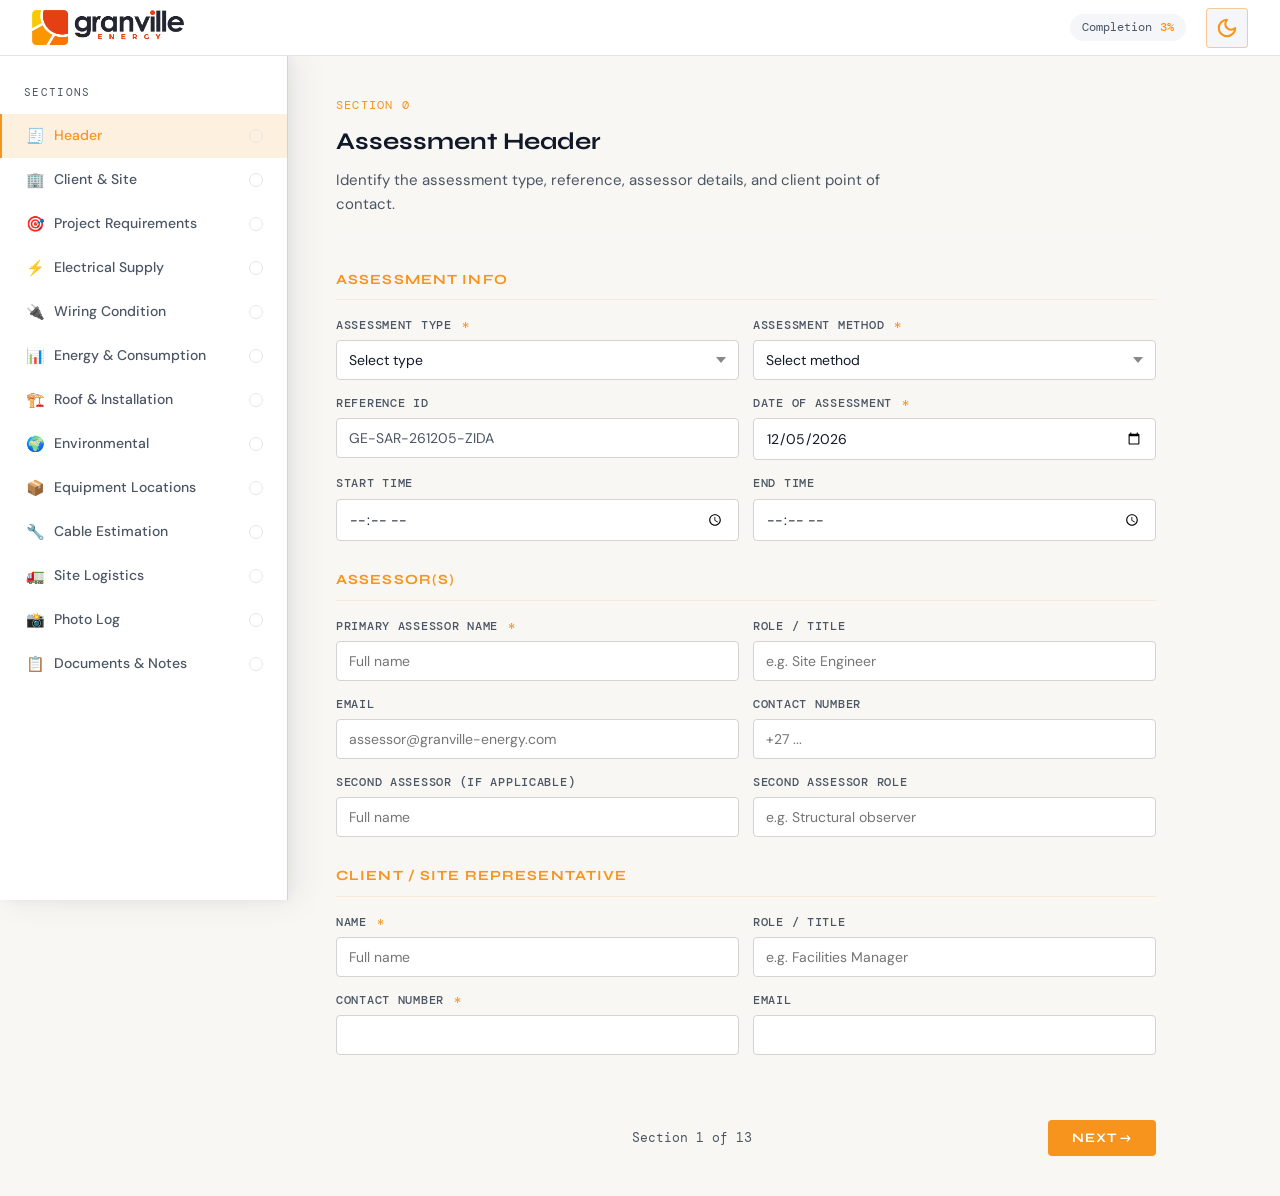
==== commit 114e0471: "updates" ====
--- a/index.html
+++ b/index.html
@@ -15,7 +15,8 @@
 <body>
   <header class="site-header">
     <div class="logo">
-      <img src="img/logoblack.png" alt="Granville Energy" style="width: 15%; height: 15%;">
+      <img src="./img/logoblack.png" alt="Granville Energy" class="logo-img logo-img--light" />
+      <img src="./img/logowhite.png" alt="Granville Energy" class="logo-img logo-img--dark" />
     </div>
     <div class="header-right">
       <div class="progress-pill">Completion <span class="pct" id="pctDisplay">0%</span></div>
--- a/style.css
+++ b/style.css
@@ -87,14 +87,26 @@
     z-index: 100;
   }
   .site-header .logo {
-    font-family: 'Syne', sans-serif;
-    font-weight: 800;
-    font-size: 15px;
-    letter-spacing: 0.08em;
-    color: var(--gold);
-    text-transform: uppercase;
-  }
-  .site-header .logo span { color: var(--text-primary); }
+    display: flex;
+    align-items: center;
+    line-height: 0;
+  }
+  .site-header .logo .logo-img {
+    height: 36px;
+    width: auto;
+    max-width: min(240px, 46vw);
+    object-fit: contain;
+    display: block;
+  }
+  .site-header .logo .logo-img--dark {
+    display: none;
+  }
+  [data-theme="dark"] .site-header .logo .logo-img--light {
+    display: none;
+  }
+  [data-theme="dark"] .site-header .logo .logo-img--dark {
+    display: block;
+  }
   .header-right {
     display: flex;
     align-items: center;
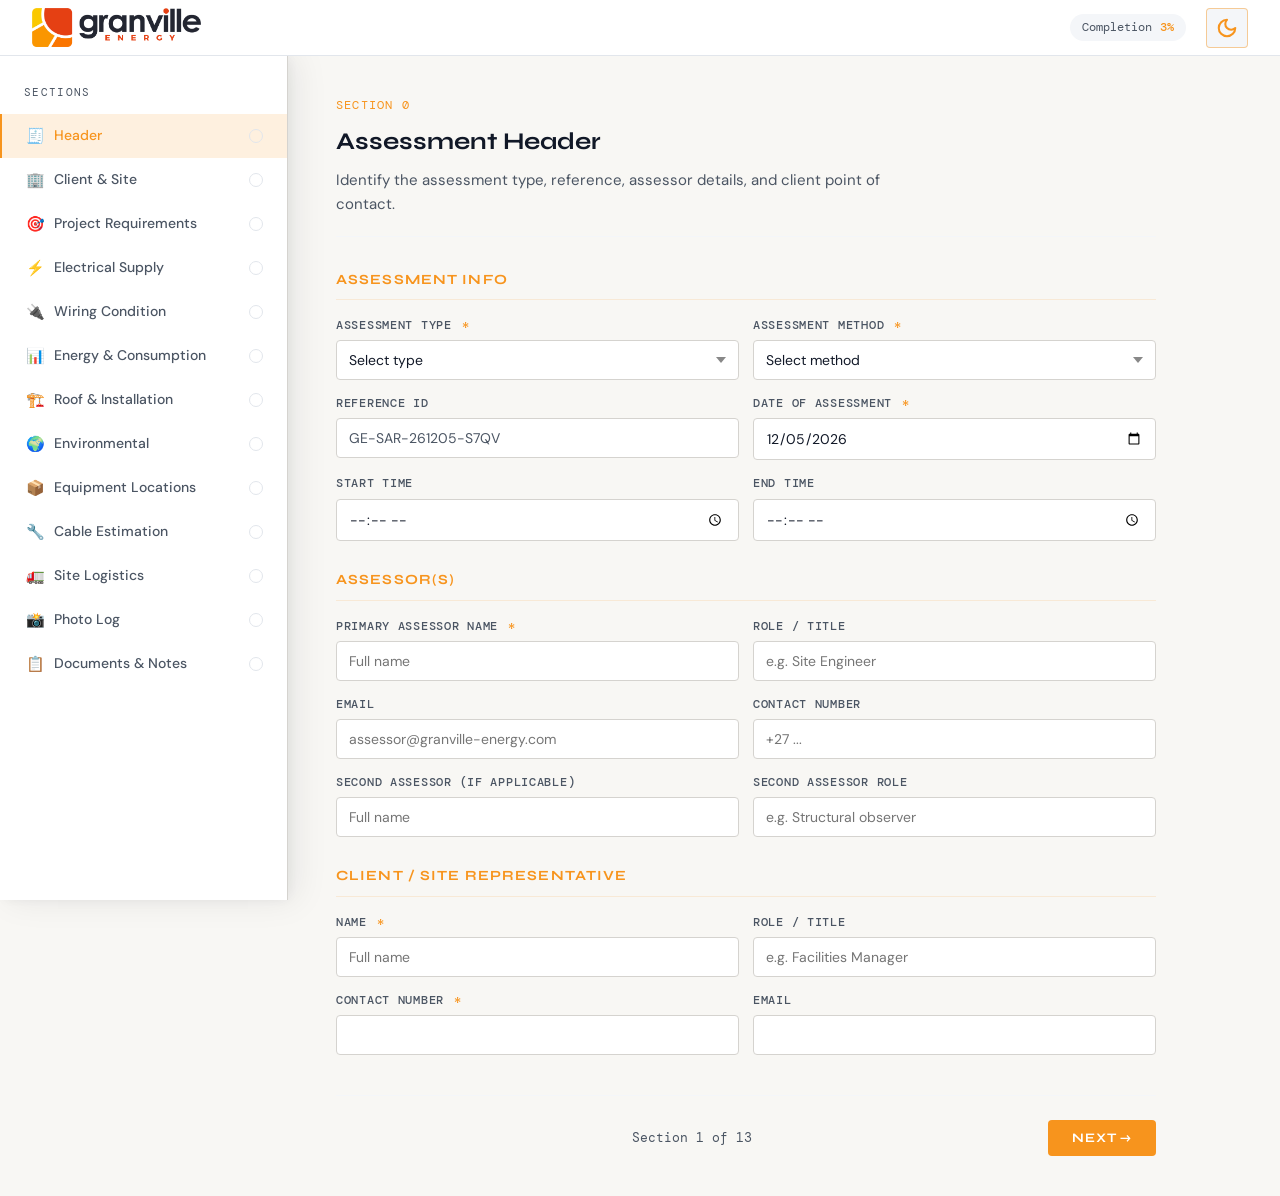
==== commit 9fb9013d: "updates" ====
--- a/index.html
+++ b/index.html
@@ -15,8 +15,7 @@
 <body>
   <header class="site-header">
     <div class="logo">
-      <img src="./img/logoblack.png" alt="Granville Energy" class="logo-img logo-img--light" />
-      <img src="./img/logowhite.png" alt="Granville Energy" class="logo-img logo-img--dark" />
+      <img id="headerLogo" class="logo-img" src="./img/logoblack.png" alt="Granville Energy" width="200" height="40" decoding="async" style="height:40px;max-height:40px;width:auto;max-width:220px;object-fit:contain;display:block;">
     </div>
     <div class="header-right">
       <div class="progress-pill">Completion <span class="pct" id="pctDisplay">0%</span></div>
--- a/style.css
+++ b/style.css
@@ -85,26 +85,22 @@
     position: sticky;
     top: 0;
     z-index: 100;
+    overflow: hidden;
   }
   .site-header .logo {
     display: flex;
     align-items: center;
+    flex-shrink: 0;
+    max-height: 48px;
     line-height: 0;
+    overflow: hidden;
   }
   .site-header .logo .logo-img {
-    height: 36px;
+    height: 40px;
+    max-height: 40px;
     width: auto;
-    max-width: min(240px, 46vw);
+    max-width: min(220px, 50vw);
     object-fit: contain;
-    display: block;
-  }
-  .site-header .logo .logo-img--dark {
-    display: none;
-  }
-  [data-theme="dark"] .site-header .logo .logo-img--light {
-    display: none;
-  }
-  [data-theme="dark"] .site-header .logo .logo-img--dark {
     display: block;
   }
   .header-right {
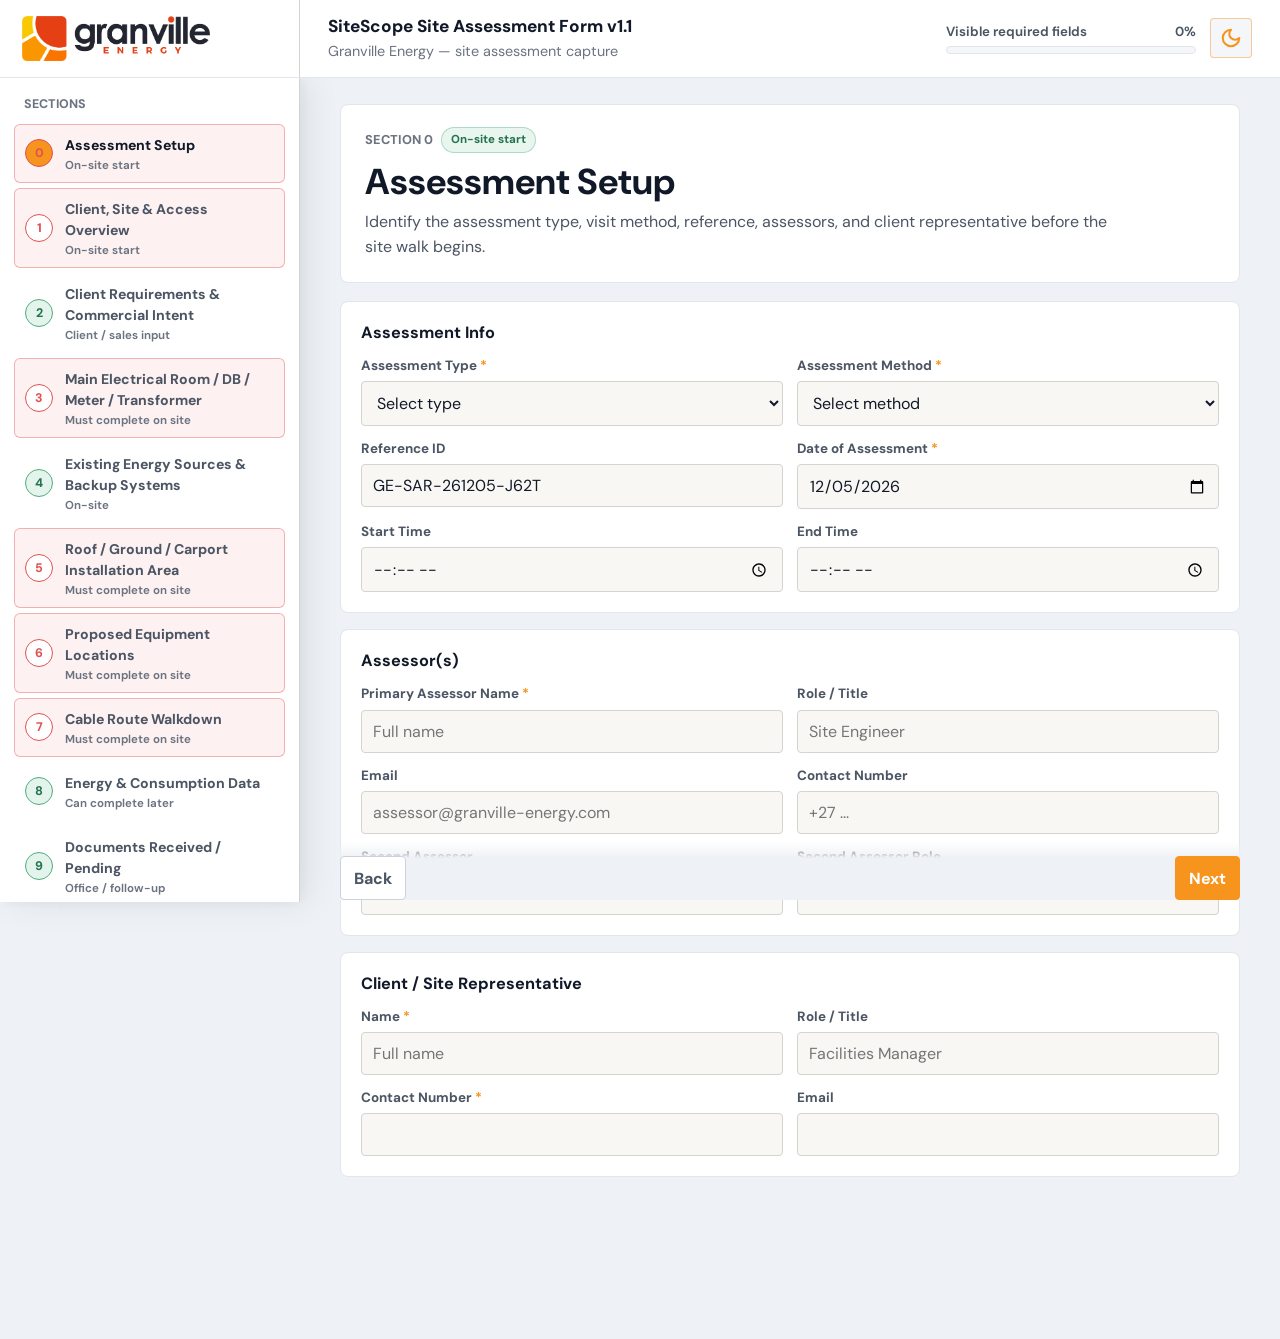
==== commit 064a5042: "new updates" ====
--- a/index.html
+++ b/index.html
@@ -3,1991 +3,55 @@
 <head>
   <meta charset="UTF-8">
   <meta name="viewport" content="width=device-width, initial-scale=1.0">
-  <title>Granville Energy — Site Assessment</title>
+  <title>Granville Energy — SiteScope Site Assessment</title>
   <link rel="icon" href="img/icon.png" type="image/x-icon">
-  <link href="https://fonts.googleapis.com/css2?family=DM+Mono:wght@400;500&family=Syne:wght@400;600;700;800&family=DM+Sans:wght@300;400;500&display=swap" rel="stylesheet">
-  <!-- <script>
-    tailwind = { config: { corePlugins: { preflight: false } } };
-  </script>
-  <script src="https://cdn.tailwindcss.com"></script> -->
+  <link href="https://fonts.googleapis.com/css2?family=DM+Sans:wght@400;500;600;700&display=swap" rel="stylesheet">
   <link rel="stylesheet" href="./style.css">
 </head>
 <body>
-  <header class="site-header">
-    <div class="logo">
-      <img id="headerLogo" class="logo-img" src="./img/logoblack.png" alt="Granville Energy" width="200" height="40" decoding="async" style="height:40px;max-height:40px;width:auto;max-width:220px;object-fit:contain;display:block;">
+  <header class="topbar">
+    <div class="brand">
+      <img id="headerLogo" src="./img/logoblack.png" alt="Granville Energy" width="188" height="40" decoding="async">
     </div>
-    <div class="header-right">
-      <div class="progress-pill">Completion <span class="pct" id="pctDisplay">0%</span></div>
-      <button type="button" class="theme-toggle" id="themeToggle" aria-label="Switch to dark mode">
-        <svg class="theme-toggle-icon theme-toggle-moon" xmlns="http://www.w3.org/2000/svg" width="22" height="22" viewBox="0 0 24 24" fill="none" stroke="currentColor" stroke-width="2.25" stroke-linecap="round" stroke-linejoin="round" aria-hidden="true"><path d="M12 3a6 6 0 0 0 9 9 9 9 0 1 1-9-9Z"/></svg>
-      </button>
-      <!-- <button type="button" class="btn-save" onclick="saveDraft()">Save Draft</button> -->
+    <div class="top-actions">
+      <div class="title-block">
+        <h1>SiteScope Site Assessment Form v1.1</h1>
+        <p>Granville Energy — site assessment capture</p>
+      </div>
+      <div class="topbar-tools">
+        <div class="progress-wrap" aria-live="polite">
+          <div class="progress-meta">
+            <span>Visible required fields</span>
+            <span id="progressText">0%</span>
+          </div>
+          <div class="progress-track"><div class="progress-bar" id="progressBar"></div></div>
+        </div>
+        <button type="button" class="theme-toggle" id="themeToggle" aria-label="Switch to dark mode">
+          <svg class="theme-toggle-icon theme-toggle-moon" xmlns="http://www.w3.org/2000/svg" width="22" height="22" viewBox="0 0 24 24" fill="none" stroke="currentColor" stroke-width="2.25" stroke-linecap="round" stroke-linejoin="round" aria-hidden="true"><path d="M12 3a6 6 0 0 0 9 9 9 9 0 1 1-9-9Z"/></svg>
+        </button>
+      </div>
     </div>
   </header>
 
-  <div class="layout">
+  <div class="app-shell">
+    <aside>
+      <div class="nav-label">Sections</div>
+      <div id="nav"></div>
+    </aside>
 
-    <!-- SIDEBAR NAV -->
-    <nav class="sidebar">
-      <div class="sidebar-label">Sections</div>
-      <a class="nav-item active" onclick="goTo(0)" href="#">
-        <span class="nav-icon">🧾</span> Header
-        <span class="nav-check" id="chk0"></span>
-      </a>
-      <a class="nav-item" onclick="goTo(1)" href="#">
-        <span class="nav-icon">🏢</span> Client & Site
-        <span class="nav-check" id="chk1"></span>
-      </a>
-      <a class="nav-item" onclick="goTo(2)" href="#">
-        <span class="nav-icon">🎯</span> Project Requirements
-        <span class="nav-check" id="chk2"></span>
-      </a>
-      <a class="nav-item" onclick="goTo(3)" href="#">
-        <span class="nav-icon">⚡</span> Electrical Supply
-        <span class="nav-check" id="chk3"></span>
-      </a>
-      <a class="nav-item" onclick="goTo(4)" href="#">
-        <span class="nav-icon">🔌</span> Wiring Condition
-        <span class="nav-check" id="chk4"></span>
-      </a>
-      <a class="nav-item" onclick="goTo(5)" href="#">
-        <span class="nav-icon">📊</span> Energy & Consumption
-        <span class="nav-check" id="chk5"></span>
-      </a>
-      <a class="nav-item" onclick="goTo(6)" href="#">
-        <span class="nav-icon">🏗️</span> Roof & Installation
-        <span class="nav-check" id="chk6"></span>
-      </a>
-      <a class="nav-item" onclick="goTo(7)" href="#">
-        <span class="nav-icon">🌍</span> Environmental
-        <span class="nav-check" id="chk7"></span>
-      </a>
-      <a class="nav-item" onclick="goTo(8)" href="#">
-        <span class="nav-icon">📦</span> Equipment Locations
-        <span class="nav-check" id="chk8"></span>
-      </a>
-      <a class="nav-item" onclick="goTo(9)" href="#">
-        <span class="nav-icon">🔧</span> Cable Estimation
-        <span class="nav-check" id="chk9"></span>
-      </a>
-      <a class="nav-item" onclick="goTo(10)" href="#">
-        <span class="nav-icon">🚛</span> Site Logistics
-        <span class="nav-check" id="chk10"></span>
-      </a>
-      <a class="nav-item" onclick="goTo(11)" href="#">
-        <span class="nav-icon">📸</span> Photo Log
-        <span class="nav-check" id="chk11"></span>
-      </a>
-      <a class="nav-item" onclick="goTo(12)" href="#">
-        <span class="nav-icon">📋</span> Documents & Notes
-        <span class="nav-check" id="chk12"></span>
-      </a>
-    </nav>
-  
-    <!-- MAIN FORM -->
-    <main class="main">
+    <main>
       <form id="siteAssessmentForm" data-submit-endpoint="https://installer.granville-energy.com/api/site-assessments" novalidate>
-  
-      <!-- ════════════════════════════════════════
-           SECTION 0 — HEADER
-      ════════════════════════════════════════ -->
-      <section class="form-section active" id="sec0">
-        <div class="section-head">
-          <div class="section-tag">Section 0</div>
-          <div class="section-title">Assessment Header</div>
-          <div class="section-desc">Identify the assessment type, reference, assessor details, and client point of contact.</div>
+        <div class="form-stage" id="sections"></div>
+        <div class="sticky-actions">
+          <button type="button" class="ghost-btn" id="prevBtn">Back</button>
+          <button type="button" class="primary-btn" id="nextBtn">Next</button>
         </div>
-  
-        <div class="field-group">
-          <div class="group-title">Assessment Info</div>
-          <div class="field-grid">
-            <div class="field">
-              <label>Assessment Type <span class="req">*</span></label>
-              <select id="assessType" onchange="handleAssessType()">
-                <option value="">Select type</option>
-                <option>Residential</option>
-                <option>Commercial</option>
-                <option>Industrial</option>
-                <option>Agricultural</option>
-                <option>Utility-Scale</option>
-              </select>
-            </div>
-            <div class="field">
-              <label>Assessment Method <span class="req">*</span></label>
-              <select id="assessMethod" onchange="handleMethod()">
-                <option value="">Select method</option>
-                <option>Physical Site Visit</option>
-                <option>Remote / Desktop</option>
-                <option>Hybrid</option>
-              </select>
-            </div>
-            <div class="field">
-              <label>Reference ID</label>
-              <input type="text" id="refId" placeholder="Auto-generated" readonly style="color:var(--gray-4)">
-            </div>
-            <div class="field">
-              <label>Date of Assessment <span class="req">*</span></label>
-              <input type="date" id="assessDate">
-            </div>
-            <div class="field">
-              <label>Start Time</label>
-              <input type="time" id="startTime">
-            </div>
-            <div class="field">
-              <label>End Time</label>
-              <input type="time" id="endTime">
-            </div>
-          </div>
-  
-          <!-- Remote confidence -->
-          <div class="conditional-block" id="remoteBlock" style="margin-top:14px;">
-            <div class="callout">
-              <strong>Remote Assessment</strong> — Indicate data sources used and confidence level. All assumptions must be confirmed on site before design is finalised.
-            </div>
-            <div class="field-grid">
-              <div class="field">
-                <label>Data Source(s)</label>
-                <select>
-                  <option value="">Select</option>
-                  <option>Client-supplied photos & drawings</option>
-                  <option>Google Maps / Satellite imagery</option>
-                  <option>Both</option>
-                  <option>Other</option>
-                </select>
-              </div>
-              <div class="field">
-                <label>Remote Confidence Level</label>
-                <select>
-                  <option value="">Select</option>
-                  <option>High — sufficient to design</option>
-                  <option>Medium — design with assumptions</option>
-                  <option>Low — site visit required before design</option>
-                </select>
-              </div>
-            </div>
-          </div>
-        </div>
-  
-        <div class="field-group">
-          <div class="group-title">Assessor(s)</div>
-          <div class="field-grid">
-            <div class="field">
-              <label>Primary Assessor Name <span class="req">*</span></label>
-              <input type="text" placeholder="Full name">
-            </div>
-            <div class="field">
-              <label>Role / Title</label>
-              <input type="text" placeholder="e.g. Site Engineer">
-            </div>
-            <div class="field">
-              <label>Email</label>
-              <input type="email" placeholder="assessor@granville-energy.com">
-            </div>
-            <div class="field">
-              <label>Contact Number</label>
-              <input type="tel" placeholder="+27 ...">
-            </div>
-            <div class="field">
-              <label>Second Assessor (if applicable)</label>
-              <input type="text" placeholder="Full name">
-            </div>
-            <div class="field">
-              <label>Second Assessor Role</label>
-              <input type="text" placeholder="e.g. Structural observer">
-            </div>
-          </div>
-        </div>
-  
-        <div class="field-group">
-          <div class="group-title">Client / Site Representative</div>
-          <div class="field-grid">
-            <div class="field">
-              <label>Name <span class="req">*</span></label>
-              <input type="text" placeholder="Full name">
-            </div>
-            <div class="field">
-              <label>Role / Title</label>
-              <input type="text" placeholder="e.g. Facilities Manager">
-            </div>
-            <div class="field">
-              <label>Contact Number <span class="req">*</span></label>
-              <input type="tel" placeholder="">
-            </div>
-            <div class="field">
-              <label>Email</label>
-              <input type="email" placeholder="">
-            </div>
-          </div>
-        </div>
-  
-        <div class="form-nav">
-          <div></div>
-          <div class="step-indicator">Section 1 of 13</div>
-          <button class="btn-next" onclick="goTo(1)">Next →</button>
-        </div>
-      </section>
-  
-      <!-- ════════════════════════════════════════
-           SECTION 1 — CLIENT & SITE
-      ════════════════════════════════════════ -->
-      <section class="form-section" id="sec1">
-        <div class="section-head">
-          <div class="section-tag">Section 1</div>
-          <div class="section-title">Client & Site Details</div>
-          <div class="section-desc">Client information, site location, and current electricity supply setup.</div>
-        </div>
-  
-        <div class="field-group">
-          <div class="group-title">Client Information</div>
-          <div class="field-grid">
-            <div class="field">
-              <label>Client / Company Name <span class="req">*</span></label>
-              <input type="text">
-            </div>
-            <div class="field">
-              <label>Deal / Project Name</label>
-              <input type="text">
-            </div>
-            <div class="field">
-              <label>Site Name</label>
-              <input type="text" placeholder="If different from company name">
-            </div>
-            <div class="field">
-              <label>Sector / Site Type <span class="req">*</span></label>
-              <select>
-                <option value="">Select</option>
-                <option>House</option><option>Estate / Complex</option><option>Lodge / Game Farm</option>
-                <option>Office</option><option>Retail</option><option>School / University</option>
-                <option>Factory</option><option>Warehouse</option><option>Mine</option>
-                <option>Farm / Agricultural</option><option>Industrial Site</option>
-                <option>Land Parcel</option><option>Other</option>
-              </select>
-            </div>
-          </div>
-        </div>
-  
-        <div class="field-group">
-          <div class="group-title">Site Location</div>
-          <div class="field-grid">
-            <div class="field span-2">
-              <label>Street Address <span class="req">*</span></label>
-              <input type="text">
-            </div>
-            <div class="field">
-              <label>City / Town</label>
-              <input type="text">
-            </div>
-            <div class="field">
-              <label>State / Province / Region</label>
-              <input type="text">
-            </div>
-            <div class="field">
-              <label>Country</label>
-              <input type="text">
-            </div>
-            <div class="field">
-              <label>Postal / ZIP Code</label>
-              <input type="text">
-            </div>
-            <div class="field">
-              <label>GPS Latitude <span class="req">*</span></label>
-              <input type="text" placeholder="-26.0000">
-            </div>
-            <div class="field">
-              <label>GPS Longitude <span class="req">*</span></label>
-              <input type="text" placeholder="28.0000">
-            </div>
-            <div class="field">
-              <label>What3Words (optional)</label>
-              <input type="text" placeholder="///word.word.word">
-            </div>
-            <div class="field">
-              <label>Site Elevation (m asl)</label>
-              <input type="number" placeholder="e.g. 1500">
-            </div>
-          </div>
-        </div>
-  
-        <div class="field-group">
-          <div class="group-title">Site Access & Operations</div>
-          <div class="field-grid">
-            <div class="field span-2">
-              <label>Property / Facility Description <span class="req">*</span></label>
-              <textarea placeholder="Brief description of the site, buildings, and overall layout"></textarea>
-            </div>
-            <div class="field">
-              <label>Operating Hours</label>
-              <input type="text" placeholder="e.g. Mon–Fri 07:00–18:00">
-            </div>
-            <div class="field">
-              <label>Security / Access Requirements</label>
-              <input type="text" placeholder="e.g. Guard house, biometric, escort required">
-            </div>
-            <div class="field">
-              <label>Site Access Restrictions</label>
-              <input type="text" placeholder="e.g. No access weekends">
-            </div>
-            <div class="field">
-              <label>Shutdown / Outage Restrictions</label>
-              <input type="text" placeholder="e.g. No power interruption during business hours">
-            </div>
-            <div class="field">
-              <label>HOA / Body Corporate / Heritage Restriction?</label>
-              <select>
-                <option value="">Select</option>
-                <option>No restrictions</option>
-                <option>HOA approval required</option>
-                <option>Body corporate approval required</option>
-                <option>Heritage / zoning restriction</option>
-                <option>Local authority permit required</option>
-                <option>Unknown — to be confirmed</option>
-              </select>
-            </div>
-            <div class="field">
-              <label>Restriction Details</label>
-              <input type="text" placeholder="Describe if applicable">
-            </div>
-          </div>
-        </div>
-  
-        <div class="field-group">
-          <div class="group-title">Current Electricity Supply</div>
-          <div class="field-grid">
-            <div class="field">
-              <label>Current Supply Source(s) <span class="req">*</span></label>
-              <div class="check-group" id="supplySource">
-                <label class="check-pill"><input type="checkbox" onchange="togglePill(this)"> 🔌 Utility Grid</label>
-                <label class="check-pill"><input type="checkbox" onchange="togglePill(this)"> ⚙️ Generator</label>
-                <label class="check-pill"><input type="checkbox" onchange="togglePill(this)"> ☀️ Existing Solar PV</label>
-                <label class="check-pill"><input type="checkbox" onchange="togglePill(this)"> 🔋 Battery Storage</label>
-                <label class="check-pill"><input type="checkbox" onchange="togglePill(this)"> 🧰 UPS</label>
-                <label class="check-pill"><input type="checkbox" onchange="togglePill(this)"> 🚫 No Formal Supply</label>
-              </div>
-            </div>
-            <div class="field">
-              <label>Utility / Municipality Provider</label>
-              <input type="text" placeholder="e.g. Eskom, City Power, ZESCO">
-            </div>
-            <div class="field">
-              <label>Supply Type</label>
-              <select>
-                <option value="">Select</option>
-                <option>LV (Low Voltage)</option>
-                <option>MV (Medium Voltage)</option>
-                <option>Both LV & MV</option>
-                <option>N/A — No grid supply</option>
-              </select>
-            </div>
-            <div class="field">
-              <label>Incoming Supply Voltage (V)</label>
-              <input type="text" placeholder="e.g. 230V / 400V / 11kV">
-            </div>
-            <div class="field">
-              <label>Frequency (Hz)</label>
-              <select>
-                <option value="">Select</option>
-                <option>50 Hz</option><option>60 Hz</option><option>Other</option>
-              </select>
-            </div>
-            <div class="field">
-              <label>Number of Phases</label>
-              <select>
-                <option value="">Select</option>
-                <option>Single Phase</option><option>Three Phase</option><option>Other</option>
-              </select>
-            </div>
-            <div class="field">
-              <label>Main Breaker / Incomer Rating (A)</label>
-              <input type="number" placeholder="e.g. 100">
-            </div>
-            <div class="field">
-              <label>Notified Maximum Demand / NMD (kVA)</label>
-              <input type="number" placeholder="If applicable">
-            </div>
-            <div class="field">
-              <label>Meter Type</label>
-              <select>
-                <option value="">Select</option>
-                <option>Prepaid</option><option>Credit / Post-paid</option>
-                <option>Smart / TOU</option><option>AMI</option><option>Unknown</option>
-              </select>
-            </div>
-            <div class="field">
-              <label>Meter Location</label>
-              <input type="text" placeholder="e.g. Street boundary wall, main entrance">
-            </div>
-            <div class="field">
-              <label>Main Incoming Supply Location</label>
-              <input type="text" placeholder="Where does the supply enter the building?">
-            </div>
-            <div class="field">
-              <label>On-Site Transformer Present?</label>
-              <select id="txPresent" onchange="toggleTx()">
-                <option value="">Select</option>
-                <option>Yes</option><option>No</option><option>Unknown</option>
-              </select>
-            </div>
-          </div>
-  
-          <div class="conditional-block" id="txBlock" style="margin-top:14px;">
-            <div class="field-grid">
-              <div class="field">
-                <label>Transformer Rating (kVA)</label>
-                <input type="number" placeholder="">
-              </div>
-              <div class="field">
-                <label>Transformer Voltage</label>
-                <input type="text" placeholder="e.g. 11kV / 400V">
-              </div>
-              <div class="field">
-                <label>Transformer Ownership</label>
-                <select>
-                  <option value="">Select</option>
-                  <option>Private — client owned</option>
-                  <option>Utility owned</option>
-                  <option>Unknown</option>
-                </select>
-              </div>
-              <div class="field">
-                <label>Distance: Transformer to Main DB (m)</label>
-                <input type="number" placeholder="">
-              </div>
-            </div>
-          </div>
-  
-          <div class="field-grid" style="margin-top:14px;">
-            <div class="field span-2">
-              <label>Existing Generator Details</label>
-              <input type="text" placeholder="Make, model, kVA rating, fuel type, condition">
-            </div>
-            <div class="field span-2">
-              <label>Existing UPS / Battery Storage Details</label>
-              <input type="text" placeholder="Make, model, kWh capacity, age, condition">
-            </div>
-            <div class="field span-2">
-              <label>Existing Solar PV System Details</label>
-              <input type="text" placeholder="kWp, inverter make/model, age, condition">
-            </div>
-            <div class="field span-2">
-              <label>Grid / Utility Outage History</label>
-              <input type="text" placeholder="Frequency and typical duration of supply interruptions">
-            </div>
-            <div class="field span-2">
-              <label>Critical Loads That Cannot Be Interrupted</label>
-              <textarea placeholder="List equipment, processes, or areas that must always have power"></textarea>
-            </div>
-          </div>
-        </div>
-  
-        <div class="form-nav">
-          <button class="btn-prev" onclick="goTo(0)">← Previous</button>
-          <div class="step-indicator">Section 2 of 13</div>
-          <button class="btn-next" onclick="goTo(2)">Next →</button>
-        </div>
-      </section>
-  
-      <!-- ════════════════════════════════════════
-           SECTION 2 — PROJECT REQUIREMENTS
-      ════════════════════════════════════════ -->
-      <section class="form-section" id="sec2">
-        <div class="section-head">
-          <div class="section-tag">Section 2</div>
-          <div class="section-title">Project Requirements</div>
-          <div class="section-desc">What the client needs the system to achieve.</div>
-        </div>
-  
-        <div class="field-group">
-          <div class="group-title">Primary Objectives</div>
-          <div class="field-grid cols-1">
-            <div class="field">
-              <label>Primary Driver(s) — select all that apply</label>
-              <div class="check-group">
-                <label class="check-pill"><input type="checkbox" onchange="togglePill(this)"> 💰 Reduce electricity bill</label>
-                <label class="check-pill"><input type="checkbox" onchange="togglePill(this)"> 🔋 Backup during outages</label>
-                <label class="check-pill"><input type="checkbox" onchange="togglePill(this)"> 🏝️ Full energy independence</label>
-                <label class="check-pill"><input type="checkbox" onchange="togglePill(this)"> 📤 Export to grid</label>
-                <label class="check-pill"><input type="checkbox" onchange="togglePill(this)"> 🌿 ESG / Carbon reduction</label>
-                <label class="check-pill"><input type="checkbox" onchange="togglePill(this)"> 🏗️ New development — no grid</label>
-              </div>
-            </div>
-          </div>
-          <div class="field-grid" style="margin-top:14px;">
-            <div class="field">
-              <label>System Configuration <span class="req">*</span></label>
-              <select>
-                <option value="">Select</option>
-                <option>Grid-Tie (no battery)</option>
-                <option>Hybrid (grid + battery)</option>
-                <option>Off-Grid</option>
-                <option>To be confirmed</option>
-              </select>
-            </div>
-            <div class="field">
-              <label>Desired System Size (kWp)</label>
-              <input type="text" placeholder="If client has a preference">
-            </div>
-          </div>
-        </div>
-  
-        <div class="field-group">
-          <div class="group-title">Battery & Backup</div>
-          <div class="field-grid">
-            <div class="field">
-              <label>Battery Storage Required?</label>
-              <select>
-                <option value="">Select</option>
-                <option>Yes — Essential</option>
-                <option>Yes — Nice to have</option>
-                <option>No</option>
-                <option>Not sure</option>
-              </select>
-            </div>
-            <div class="field">
-              <label>Required Backup Duration (hours)</label>
-              <input type="number" placeholder="e.g. 4, 8, 24">
-            </div>
-            <div class="field span-2">
-              <label>Critical Loads to Back Up</label>
-              <textarea placeholder="List: lights, server room, CCTV, medical equipment, pumps, etc."></textarea>
-            </div>
-            <div class="field">
-              <label>Preferred Battery Chemistry</label>
-              <select>
-                <option value="">Select / No preference</option>
-                <option>LFP (Lithium Iron Phosphate)</option>
-                <option>NMC (Nickel Manganese Cobalt)</option>
-                <option>Lead Acid / GEL</option>
-                <option>No preference</option>
-              </select>
-            </div>
-          </div>
-        </div>
-  
-        <div class="field-group">
-          <div class="group-title">Additional Requirements</div>
-          <div class="field-grid">
-            <div class="field">
-              <label>EV Charging Required?</label>
-              <select>
-                <option value="">Select</option>
-                <option>Yes — include in scope</option>
-                <option>Future — provision only</option>
-                <option>No</option>
-              </select>
-            </div>
-            <div class="field">
-              <label>EV Charging Details</label>
-              <input type="text" placeholder="Number of points, kW per point">
-            </div>
-            <div class="field">
-              <label>Future Expansion Planned?</label>
-              <select>
-                <option value="">Select</option>
-                <option>Yes</option><option>No</option><option>Possibly</option>
-              </select>
-            </div>
-            <div class="field">
-              <label>Future Expansion Details</label>
-              <input type="text" placeholder="New machinery, additional phases, new building, etc.">
-            </div>
-            <div class="field span-2">
-              <label>Any Other Client Requirements or Preferences</label>
-              <textarea placeholder="Specific brands, monitoring requirements, aesthetic considerations, etc."></textarea>
-            </div>
-          </div>
-        </div>
-  
-        <div class="form-nav">
-          <button class="btn-prev" onclick="goTo(1)">← Previous</button>
-          <div class="step-indicator">Section 3 of 13</div>
-          <button class="btn-next" onclick="goTo(3)">Next →</button>
-        </div>
-      </section>
-  
-      <!-- ════════════════════════════════════════
-           SECTION 3 — ELECTRICAL SUPPLY
-      ════════════════════════════════════════ -->
-      <section class="form-section" id="sec3">
-        <div class="section-head">
-          <div class="section-tag">Section 3</div>
-          <div class="section-title">Electrical Infrastructure</div>
-          <div class="section-desc">Distribution board, protection, earthing, metering, PCC, and grid compliance.</div>
-        </div>
-  
-        <div class="field-group">
-          <div class="group-title">Main Distribution Board</div>
-          <div class="field-grid">
-            <div class="field">
-              <label>Main DB Location <span class="req">*</span></label>
-              <input type="text" placeholder="e.g. Ground floor, main entrance, plant room">
-            </div>
-            <div class="field">
-              <label>Board Manufacturer / Type</label>
-              <input type="text" placeholder="e.g. ABB, Schneider, DB board">
-            </div>
-            <div class="field">
-              <label>Board Condition (visual)</label>
-              <select>
-                <option value="">Select</option>
-                <option>Excellent</option><option>Good</option><option>Fair</option><option>Poor</option>
-              </select>
-            </div>
-            <div class="field">
-              <label>Busbar Rating (A)</label>
-              <input type="number" placeholder="">
-            </div>
-            <div class="field">
-              <label>Spare Ways / Breakers Available</label>
-              <select>
-                <option value="">Select</option>
-                <option>Yes — sufficient</option>
-                <option>Yes — limited (1–2 ways)</option>
-                <option>No — DB extension required</option>
-                <option>No — new DB required</option>
-              </select>
-            </div>
-            <div class="field">
-              <label>Space for New Switchgear</label>
-              <select>
-                <option value="">Select</option>
-                <option>Yes — adequate space</option>
-                <option>Possible — tight</option>
-                <option>No — new enclosure needed</option>
-              </select>
-            </div>
-          </div>
-        </div>
-  
-        <div class="field-group">
-          <div class="group-title">Protection & Earthing</div>
-          <div class="field-grid">
-            <div class="field">
-              <label>Earthing Arrangement</label>
-              <select>
-                <option value="">Select</option>
-                <option>TN-S</option><option>TN-C-S (PME)</option><option>TT</option><option>IT</option><option>Unknown</option>
-              </select>
-            </div>
-            <div class="field">
-              <label>Earthing Visible & Intact?</label>
-              <select>
-                <option value="">Select</option>
-                <option>Yes — visible and intact</option>
-                <option>Partial — some concerns</option>
-                <option>No — earthing not visible / not present</option>
-                <option>Unknown</option>
-              </select>
-            </div>
-            <div class="field">
-              <label>Surge Protection Device (SPD) Present?</label>
-              <select>
-                <option value="">Select</option>
-                <option>Yes</option><option>No</option><option>Unknown</option>
-              </select>
-            </div>
-            <div class="field">
-              <label>Existing Reverse Power Protection</label>
-              <select>
-                <option value="">Select</option>
-                <option>Yes</option><option>No</option><option>Unknown</option>
-              </select>
-            </div>
-            <div class="field">
-              <label>Anti-Islanding Protection Present</label>
-              <select>
-                <option value="">Select</option>
-                <option>Yes</option><option>No</option><option>Unknown</option>
-              </select>
-            </div>
-            <div class="field">
-              <label>Lightning Protection Present</label>
-              <select>
-                <option value="">Select</option>
-                <option>Yes</option><option>No</option><option>Unknown</option>
-              </select>
-            </div>
-          </div>
-        </div>
-  
-        <div class="field-group">
-          <div class="group-title">Metering & PCC</div>
-          <div class="field-grid">
-            <div class="field">
-              <label>Meter Type / Model</label>
-              <input type="text" placeholder="e.g. Landis+Gyr E350">
-            </div>
-            <div class="field">
-              <label>Likely PCC (Point of Common Coupling) Location</label>
-              <input type="text" placeholder="Where solar will connect to the grid">
-            </div>
-            <div class="field">
-              <label>Distance: PCC to Inverter Area (m)</label>
-              <input type="number" placeholder="">
-            </div>
-            <div class="field">
-              <label>Existing Import / Export Metering</label>
-              <select>
-                <option value="">Select</option>
-                <option>Yes — bidirectional</option>
-                <option>Import only</option>
-                <option>No</option><option>Unknown</option>
-              </select>
-            </div>
-            <div class="field">
-              <label>CTs / VTs Available</label>
-              <select>
-                <option value="">Select</option>
-                <option>Yes</option><option>No</option><option>Unknown</option>
-              </select>
-            </div>
-            <div class="field">
-              <label>Communication Route: PCC to Controller</label>
-              <select>
-                <option value="">Select</option>
-                <option>Ethernet</option><option>RS485</option><option>Fiber</option>
-                <option>Wireless</option><option>Other</option><option>N/A</option>
-              </select>
-            </div>
-            <div class="field">
-              <label>SCADA / BMS Integration Required?</label>
-              <select>
-                <option value="">Select</option>
-                <option>Yes</option><option>No</option><option>To be confirmed</option>
-              </select>
-            </div>
-            <div class="field">
-              <label>Third-Party PLC / EMS Required?</label>
-              <select>
-                <option value="">Select</option>
-                <option>Yes</option><option>No</option><option>To be confirmed</option>
-              </select>
-            </div>
-          </div>
-        </div>
-  
-        <div class="field-group">
-          <div class="group-title">Grid Compliance — Country-Agnostic</div>
-          <div class="callout">
-            <strong>Note:</strong> Record the applicable local standard and utility requirements. Do not assume SA-only regulations.
-          </div>
-          <div class="field-grid">
-            <div class="field span-2">
-              <label>Applicable Grid Interconnection Standard</label>
-              <input type="text" placeholder="e.g. NRS 097 (SA), G99 (UK), AS 4777 (AUS), IEEE 1547 (USA), VDE-AR-N 4105 (DE)">
-            </div>
-            <div class="field">
-              <label>Export to Grid Permitted by Utility?</label>
-              <select>
-                <option value="">Select</option>
-                <option>Yes — unrestricted</option>
-                <option>Yes — with export limit</option>
-                <option>No</option>
-                <option>Unknown — to be confirmed</option>
-              </select>
-            </div>
-            <div class="field">
-              <label>Export Limit (kW) — if applicable</label>
-              <input type="number" placeholder="e.g. 0 for zero-export">
-            </div>
-            <div class="field">
-              <label>Utility Application / Approval Required?</label>
-              <select>
-                <option value="">Select</option>
-                <option>Yes</option><option>No</option><option>Unknown</option>
-              </select>
-            </div>
-            <div class="field">
-              <label>Zero-Export Audit Logs Required?</label>
-              <select>
-                <option value="">Select</option>
-                <option>Yes</option><option>No</option><option>To be confirmed</option>
-              </select>
-            </div>
-            <div class="field">
-              <label>Power Quality Issues Reported?</label>
-              <input type="text" placeholder="Voltage sags, harmonics, flickering, etc.">
-            </div>
-          </div>
-        </div>
-  
-        <div class="form-nav">
-          <button class="btn-prev" onclick="goTo(2)">← Previous</button>
-          <div class="step-indicator">Section 4 of 13</div>
-          <button class="btn-next" onclick="goTo(4)">Next →</button>
-        </div>
-      </section>
-  
-      <!-- ════════════════════════════════════════
-           SECTION 4 — WIRING CONDITION
-      ════════════════════════════════════════ -->
-      <section class="form-section" id="sec4">
-        <div class="section-head">
-          <div class="section-tag">Section 4</div>
-          <div class="section-title">Existing Wiring Condition</div>
-          <div class="section-desc">Visual assessment of existing electrical infrastructure. No structural engineer required — record what you observe.</div>
-        </div>
-  
-        <div class="callout">
-          <strong>Visual Assessment Only.</strong> Record observations as seen on site. Flag concerns clearly — do not assume compliance.
-        </div>
-  
-        <div class="field-group">
-          <div class="group-title">Distribution Board Visual Check</div>
-          <div class="field-grid">
-            <div class="field">
-              <label>DB Overall Condition</label>
-              <select>
-                <option value="">Select</option>
-                <option>Neat, labelled, no visible issues</option>
-                <option>Acceptable — minor issues only</option>
-                <option>Concerns noted — see below</option>
-                <option>Poor — major concerns</option>
-              </select>
-            </div>
-            <div class="field">
-              <label>Wiring Neatness</label>
-              <select>
-                <option value="">Select</option>
-                <option>Neat and organised</option>
-                <option>Acceptable</option>
-                <option>Messy but functional</option>
-                <option>Poor — unsafe-looking</option>
-              </select>
-            </div>
-            <div class="field">
-              <label>All Circuits Labelled?</label>
-              <select>
-                <option value="">Select</option>
-                <option>Yes — clearly labelled</option>
-                <option>Partially labelled</option>
-                <option>No labels</option>
-              </select>
-            </div>
-            <div class="field">
-              <label>Signs of Overheating / Burn Marks?</label>
-              <select>
-                <option value="">Select</option>
-                <option>None observed</option>
-                <option>Minor — monitor</option>
-                <option>Yes — flag for attention</option>
-              </select>
-            </div>
-            <div class="field">
-              <label>DB Enclosure Intact / Sealed?</label>
-              <select>
-                <option value="">Select</option>
-                <option>Yes</option>
-                <option>Partially — gaps present</option>
-                <option>No — open/damaged</option>
-              </select>
-            </div>
-            <div class="field">
-              <label>Existing Wiring Appears Compliant?</label>
-              <select>
-                <option value="">Select</option>
-                <option>Yes — appears compliant</option>
-                <option>Minor concerns noted</option>
-                <option>Significant concerns — remediation likely needed</option>
-                <option>Cannot determine</option>
-              </select>
-            </div>
-            <div class="field span-2">
-              <label>Wiring / DB Concerns (describe)</label>
-              <textarea placeholder="Describe any concerns, non-compliant wiring, missing breakers, exposed conductors, etc."></textarea>
-            </div>
-          </div>
-        </div>
-  
-        <div class="field-group">
-          <div class="group-title">On-Site Measurements Taken</div>
-          <div class="card-list" id="measureList"></div>
-          <button class="btn-add" onclick="addMeasurement()">＋ Add Measurement</button>
-        </div>
-  
-        <div class="form-nav">
-          <button class="btn-prev" onclick="goTo(3)">← Previous</button>
-          <div class="step-indicator">Section 5 of 13</div>
-          <button class="btn-next" onclick="goTo(5)">Next →</button>
-        </div>
-      </section>
-  
-      <!-- ════════════════════════════════════════
-           SECTION 5 — ENERGY & CONSUMPTION
-      ════════════════════════════════════════ -->
-      <section class="form-section" id="sec5">
-        <div class="section-head">
-          <div class="section-tag">Section 5</div>
-          <div class="section-title">Energy & Consumption</div>
-          <div class="section-desc">Capture what's available — bills, load data, or load schedule for new buildings.</div>
-        </div>
-  
-        <div class="field-group">
-          <div class="group-title">Data Availability</div>
-          <div class="field">
-            <label>What consumption data is available? <span class="req">*</span></label>
-            <select id="consumDataType" onchange="handleConsumData()">
-              <option value="">Select</option>
-              <option value="bills">Electricity bills available</option>
-              <option value="pending">Bills to be emailed / sent later</option>
-              <option value="interval">Smart meter / interval / half-hour data</option>
-              <option value="new">New building — no consumption history</option>
-              <option value="none">No data available</option>
-            </select>
-          </div>
-        </div>
-  
-        <!-- BILLS FLOW -->
-        <div class="conditional-block" id="billsBlock">
-          <div class="field-group">
-            <div class="group-title">Bill Upload & Summary</div>
-            <div class="field-grid">
-              <div class="field">
-                <label>Months Available</label>
-                <select>
-                  <option value="">Select</option>
-                  <option>1–3 months</option><option>4–6 months</option>
-                  <option>7–11 months</option><option>12 months (full year)</option>
-                </select>
-              </div>
-              <div class="field">
-                <label>Upload Utility Bills</label>
-                <input type="file" multiple accept=".pdf,.jpg,.png">
-              </div>
-            </div>
-            <div style="margin-top:16px;">
-              <div class="group-title" style="font-size:11px; margin-bottom:10px;">12-Month Consumption Table (fill what's available)</div>
-              <table class="data-table">
-                <thead>
-                  <tr>
-                    <th>Month</th>
-                    <th>Usage (kWh)</th>
-                    <th>Cost (local currency)</th>
-                    <th>Peak Demand (kW)</th>
-                    <th>Tariff (c/kWh)</th>
-                  </tr>
-                </thead>
-                <tbody id="consumTable">
-                  <tr><td>Jan</td><td><input type="number"></td><td><input type="number"></td><td><input type="number"></td><td><input type="number"></td></tr>
-                  <tr><td>Feb</td><td><input type="number"></td><td><input type="number"></td><td><input type="number"></td><td><input type="number"></td></tr>
-                  <tr><td>Mar</td><td><input type="number"></td><td><input type="number"></td><td><input type="number"></td><td><input type="number"></td></tr>
-                  <tr><td>Apr</td><td><input type="number"></td><td><input type="number"></td><td><input type="number"></td><td><input type="number"></td></tr>
-                  <tr><td>May</td><td><input type="number"></td><td><input type="number"></td><td><input type="number"></td><td><input type="number"></td></tr>
-                  <tr><td>Jun</td><td><input type="number"></td><td><input type="number"></td><td><input type="number"></td><td><input type="number"></td></tr>
-                  <tr><td>Jul</td><td><input type="number"></td><td><input type="number"></td><td><input type="number"></td><td><input type="number"></td></tr>
-                  <tr><td>Aug</td><td><input type="number"></td><td><input type="number"></td><td><input type="number"></td><td><input type="number"></td></tr>
-                  <tr><td>Sep</td><td><input type="number"></td><td><input type="number"></td><td><input type="number"></td><td><input type="number"></td></tr>
-                  <tr><td>Oct</td><td><input type="number"></td><td><input type="number"></td><td><input type="number"></td><td><input type="number"></td></tr>
-                  <tr><td>Nov</td><td><input type="number"></td><td><input type="number"></td><td><input type="number"></td><td><input type="number"></td></tr>
-                  <tr><td>Dec</td><td><input type="number"></td><td><input type="number"></td><td><input type="number"></td><td><input type="number"></td></tr>
-                </tbody>
-              </table>
-            </div>
-          </div>
-        </div>
-  
-        <!-- INTERVAL FLOW -->
-        <div class="conditional-block" id="intervalBlock">
-          <div class="field-group">
-            <div class="group-title">Interval / Load Profile Data</div>
-            <div class="field-grid">
-              <div class="field">
-                <label>Upload Interval Data</label>
-                <input type="file" multiple accept=".csv,.xlsx,.xls">
-              </div>
-              <div class="field">
-                <label>Data Resolution</label>
-                <select>
-                  <option value="">Select</option>
-                  <option>15-minute intervals</option>
-                  <option>30-minute intervals</option>
-                  <option>1-hour intervals</option>
-                  <option>Other</option>
-                </select>
-              </div>
-              <div class="field">
-                <label>Period Covered</label>
-                <input type="text" placeholder="e.g. Jan 2024 – Dec 2024">
-              </div>
-            </div>
-          </div>
-        </div>
-  
-        <!-- NEW BUILDING FLOW -->
-        <div class="conditional-block" id="newBuildBlock">
-          <div class="field-group">
-            <div class="callout"><strong>New Building / No History</strong> — Complete the load schedule below so the designer can size the system from first principles.</div>
-            <div class="group-title">Load Schedule</div>
-            <div class="card-list" id="loadList"></div>
-            <button class="btn-add" onclick="addLoad()">＋ Add Load Item</button>
-          </div>
-        </div>
-  
-        <!-- PENDING FLOW -->
-        <div class="conditional-block" id="pendingBlock">
-          <div class="callout callout-warn">
-            <strong>Bills Pending</strong> — Note who will send the bills and by when. Design cannot be finalised until consumption data is received.
-          </div>
-          <div class="field-grid">
-            <div class="field">
-              <label>Bills to be Provided By</label>
-              <input type="text" placeholder="Name / contact">
-            </div>
-            <div class="field">
-              <label>Expected By (date)</label>
-              <input type="date">
-            </div>
-          </div>
-        </div>
-  
-        <!-- COMMON CONSUMPTION FIELDS -->
-        <div class="field-group" style="margin-top:20px;">
-          <div class="group-title">Key Consumption Figures</div>
-          <div class="field-grid">
-            <div class="field">
-              <label>Average Monthly Consumption (kWh)</label>
-              <input type="number" placeholder="If known">
-            </div>
-            <div class="field">
-              <label>Peak Demand (kW)</label>
-              <input type="number" placeholder="If known">
-            </div>
-            <div class="field">
-              <label>Tariff Category / Name</label>
-              <input type="text" placeholder="e.g. Homepower 3, Megaflex, Homeflex">
-            </div>
-            <div class="field">
-              <label>Tariff Structure</label>
-              <select>
-                <option value="">Select</option>
-                <option>Flat rate</option>
-                <option>Time-of-Use (TOU)</option>
-                <option>Block tariff</option>
-                <option>Demand-based</option>
-                <option>Unknown</option>
-              </select>
-            </div>
-            <div class="field">
-              <label>Load Profile Confidence</label>
-              <select>
-                <option value="">Select</option>
-                <option>High — full year of data</option>
-                <option>Medium — partial data</option>
-                <option>Low — estimated only</option>
-                <option>Unknown</option>
-              </select>
-            </div>
-            <div class="field">
-              <label>Seasonal Variation in Load?</label>
-              <input type="text" placeholder="e.g. Higher in summer due to aircon">
-            </div>
-            <div class="field">
-              <label>Day vs Night Load Behaviour</label>
-              <input type="text" placeholder="e.g. High daytime, very low at night">
-            </div>
-            <div class="field">
-              <label>Weekday vs Weekend Variation</label>
-              <input type="text" placeholder="e.g. Office closed weekends — minimal load">
-            </div>
-          </div>
-        </div>
-  
-        <div class="form-nav">
-          <button class="btn-prev" onclick="goTo(4)">← Previous</button>
-          <div class="step-indicator">Section 6 of 13</div>
-          <button class="btn-next" onclick="goTo(6)">Next →</button>
-        </div>
-      </section>
-  
-      <!-- ════════════════════════════════════════
-           SECTION 6 — ROOF & INSTALLATION AREA
-      ════════════════════════════════════════ -->
-      <section class="form-section" id="sec6">
-        <div class="section-head">
-          <div class="section-tag">Section 6</div>
-          <div class="section-title">Roof & Installation Area</div>
-          <div class="section-desc">Capture usable space, condition, orientation, and shading per face or area.</div>
-        </div>
-  
-        <div class="field-group">
-          <div class="group-title">Site Overview</div>
-          <div class="field-grid">
-            <div class="field">
-              <label>Most Suitable Mounting Approach</label>
-              <select>
-                <option value="">Select</option>
-                <option>Rooftop</option><option>Ground Mount</option>
-                <option>Carport / Shade Structure</option><option>Hybrid</option>
-                <option>To be confirmed</option>
-              </select>
-            </div>
-            <div class="field">
-              <label>Preliminary Feasibility (visual)</label>
-              <select>
-                <option value="">Select</option>
-                <option>Feasible — good site</option>
-                <option>Feasible with constraints</option>
-                <option>Requires further clarification</option>
-                <option>Not feasible</option>
-              </select>
-            </div>
-          </div>
-        </div>
-  
-        <div class="field-group">
-          <div class="group-title">Rooftop Areas</div>
-          <div class="card-list" id="roofList"></div>
-          <button class="btn-add" onclick="addRoof()">＋ Add Roof Area / Face</button>
-        </div>
-  
-        <div class="field-group">
-          <div class="group-title">Ground / Land Areas (if applicable)</div>
-          <div class="card-list" id="groundList"></div>
-          <button class="btn-add" onclick="addGround()">＋ Add Ground Area</button>
-        </div>
-  
-        <div class="field-group">
-          <div class="group-title">Shading Assessment</div>
-          <div class="card-list" id="shadingList"></div>
-          <button class="btn-add" onclick="addShading()">＋ Add Shading Area</button>
-          <div class="field-grid" style="margin-top:14px;">
-            <div class="field">
-              <label>Best-Performing Areas (least shading)</label>
-              <input type="text" placeholder="e.g. South-facing roof, clear all day">
-            </div>
-            <div class="field">
-              <label>Areas to Exclude</label>
-              <input type="text" placeholder="e.g. North roof — full shade from tree">
-            </div>
-            <div class="field">
-              <label>Likely Energy Yield Impact</label>
-              <select>
-                <option value="">Select</option>
-                <option>Minimal — under 5%</option>
-                <option>Moderate — 5–15%</option>
-                <option>Significant — over 15%</option>
-                <option>Unknown</option>
-              </select>
-            </div>
-            <div class="field">
-              <label>Shadow Analysis Tool Used</label>
-              <select>
-                <option value="">Select</option>
-                <option>Visual assessment only</option>
-                <option>SolarEdge Designer</option>
-                <option>SunEye / Solmetric</option>
-                <option>Google Maps / Satellite</option>
-                <option>Drone imagery</option>
-                <option>Other</option>
-              </select>
-            </div>
-          </div>
-        </div>
-  
-        <div class="form-nav">
-          <button class="btn-prev" onclick="goTo(5)">← Previous</button>
-          <div class="step-indicator">Section 7 of 13</div>
-          <button class="btn-next" onclick="goTo(7)">Next →</button>
-        </div>
-      </section>
-  
-      <!-- ════════════════════════════════════════
-           SECTION 7 — ENVIRONMENTAL
-      ════════════════════════════════════════ -->
-      <section class="form-section" id="sec7">
-        <div class="section-head">
-          <div class="section-tag">Section 7</div>
-          <div class="section-title">Environmental & Site Conditions</div>
-          <div class="section-desc">Conditions that affect equipment selection, soiling losses, and system longevity.</div>
-        </div>
-  
-        <div class="field-group">
-          <div class="group-title">Atmospheric Conditions</div>
-          <div class="field-grid">
-            <div class="field">
-              <label>Wind Exposure</label>
-              <select>
-                <option value="">Select</option>
-                <option>Sheltered — surrounded by buildings / trees</option>
-                <option>Normal / Suburban</option>
-                <option>Exposed — open area, hilltop</option>
-                <option>Coastal / High wind zone</option>
-              </select>
-            </div>
-            <div class="field">
-              <label>Coastal Proximity / Salt Air</label>
-              <select>
-                <option value="">Select</option>
-                <option>Inland — no salt air concern</option>
-                <option>Within 10 km of coast</option>
-                <option>Within 1 km of coast</option>
-                <option>Directly coastal / marine</option>
-              </select>
-            </div>
-            <div class="field">
-              <label>Dust / Soiling Level</label>
-              <select>
-                <option value="">Select</option>
-                <option>Low — residential / urban</option>
-                <option>Moderate — light industrial / rural</option>
-                <option>High — mining / port / agriculture / unpaved roads</option>
-              </select>
-            </div>
-            <div class="field">
-              <label>Typical Ambient Temperature</label>
-              <select>
-                <option value="">Select</option>
-                <option>Cool — generally below 20°C</option>
-                <option>Moderate — 20–30°C typical</option>
-                <option>Hot — frequently above 30°C</option>
-                <option>Extreme — above 40°C possible</option>
-              </select>
-            </div>
-            <div class="field">
-              <label>Lightning / Surge Risk</label>
-              <select>
-                <option value="">Select</option>
-                <option>Low</option>
-                <option>Moderate</option>
-                <option>High — frequent thunderstorms</option>
-              </select>
-            </div>
-            <div class="field">
-              <label>Flooding / Waterlogging Risk</label>
-              <select>
-                <option value="">Select</option>
-                <option>No risk</option>
-                <option>Low — unlikely</option>
-                <option>Moderate — occasional</option>
-                <option>High — known flooding area</option>
-              </select>
-            </div>
-            <div class="field span-2">
-              <label>Any Other Environmental Concerns</label>
-              <textarea placeholder="Corrosive gases, vibration, extreme weather events, etc."></textarea>
-            </div>
-          </div>
-        </div>
-  
-        <div class="form-nav">
-          <button class="btn-prev" onclick="goTo(6)">← Previous</button>
-          <div class="step-indicator">Section 8 of 13</div>
-          <button class="btn-next" onclick="goTo(8)">Next →</button>
-        </div>
-      </section>
-  
-      <!-- ════════════════════════════════════════
-           SECTION 8 — EQUIPMENT LOCATIONS
-      ════════════════════════════════════════ -->
-      <section class="form-section" id="sec8">
-        <div class="section-head">
-          <div class="section-tag">Section 8</div>
-          <div class="section-title">Equipment Locations</div>
-          <div class="section-desc">Proposed locations for inverter, BESS, and associated equipment — critical for cable estimation and system design.</div>
-        </div>
-  
-        <div class="field-group">
-          <div class="group-title">Inverter Location</div>
-          <div class="field-grid">
-            <div class="field">
-              <label>Proposed Inverter Location <span class="req">*</span></label>
-              <select>
-                <option value="">Select</option>
-                <option>Indoor — dedicated plant room</option>
-                <option>Indoor — utility / meter room</option>
-                <option>Indoor — garage</option>
-                <option>Outdoor — wall mounted</option>
-                <option>Outdoor — floor / plinth mounted</option>
-                <option>Container / prefab structure</option>
-                <option>To be confirmed</option>
-              </select>
-            </div>
-            <div class="field">
-              <label>Specific Location Description</label>
-              <input type="text" placeholder="e.g. North wall of plant room, ground floor">
-            </div>
-            <div class="field">
-              <label>Distance: Inverter Location to Main DB (m) <span class="req">*</span></label>
-              <input type="number" placeholder="Approximate">
-            </div>
-            <div class="field">
-              <label>Wall Mounting Possible?</label>
-              <select>
-                <option value="">Select</option>
-                <option>Yes — solid masonry / concrete</option>
-                <option>Yes — steel structure / frame</option>
-                <option>No — floor/plinth mount needed</option>
-              </select>
-            </div>
-            <div class="field">
-              <label>Ventilation at Inverter Location</label>
-              <select>
-                <option value="">Select</option>
-                <option>Adequate — naturally ventilated</option>
-                <option>Adequate — mechanically ventilated</option>
-                <option>Poor — may need additional ventilation</option>
-                <option>Unknown</option>
-              </select>
-            </div>
-            <div class="field">
-              <label>Ambient Temp at Inverter Location</label>
-              <select>
-                <option value="">Select</option>
-                <option>Cool / moderate — under 30°C</option>
-                <option>Warm — 30–40°C</option>
-                <option>Hot — above 40°C possible (derating likely)</option>
-              </select>
-            </div>
-            <div class="field">
-              <label>Approximate Available Space (m²)</label>
-              <input type="text" placeholder="e.g. 2×3m wall space">
-            </div>
-          </div>
-        </div>
-  
-        <div class="field-group">
-          <div class="group-title">BESS Location (if applicable)</div>
-          <div class="field-grid">
-            <div class="field">
-              <label>BESS Required?</label>
-              <select id="bessRequired" onchange="toggleBess()">
-                <option value="">Select</option>
-                <option value="yes">Yes</option>
-                <option value="no">No</option>
-                <option value="tbc">To be confirmed</option>
-              </select>
-            </div>
-          </div>
-          <div class="conditional-block" id="bessBlock" style="margin-top:14px;">
-            <div class="field-grid">
-              <div class="field">
-                <label>BESS Location Type</label>
-                <select>
-                  <option value="">Select</option>
-                  <option>Outdoor yard — container pad</option>
-                  <option>Indoor room</option>
-                  <option>Covered area</option>
-                  <option>Wall-mounted (small residential)</option>
-                  <option>Garage / utility room</option>
-                  <option>Other</option>
-                </select>
-              </div>
-              <div class="field">
-                <label>Specific BESS Location</label>
-                <input type="text" placeholder="Describe location on site">
-              </div>
-              <div class="field">
-                <label>Distance: BESS to Inverter (m)</label>
-                <input type="number" placeholder="">
-              </div>
-              <div class="field">
-                <label>Distance: BESS to Main DB (m)</label>
-                <input type="number" placeholder="">
-              </div>
-              <div class="field">
-                <label>Available Dimensions (m)</label>
-                <input type="text" placeholder="e.g. 3m × 2m × 3m H">
-              </div>
-              <div class="field">
-                <label>Ground / Floor Loading (visual)</label>
-                <select>
-                  <option value="">Select</option>
-                  <option>Solid concrete — appears suitable</option>
-                  <option>Paved — likely adequate</option>
-                  <option>Soil / gravel — plinth needed</option>
-                  <option>Unknown</option>
-                </select>
-              </div>
-              <div class="field">
-                <label>Ventilation Adequacy</label>
-                <select>
-                  <option value="">Select</option>
-                  <option>Adequate</option>
-                  <option>Needs improvement</option>
-                  <option>Outdoor — not applicable</option>
-                </select>
-              </div>
-              <div class="field">
-                <label>Fire Separation Available?</label>
-                <select>
-                  <option value="">Select</option>
-                  <option>Yes</option><option>No</option><option>To be confirmed</option>
-                </select>
-              </div>
-              <div class="field">
-                <label>Vehicle / Crane Access to BESS Area?</label>
-                <select>
-                  <option value="">Select</option>
-                  <option>Yes — direct access</option>
-                  <option>Restricted — limited access</option>
-                  <option>No — manual handling only</option>
-                </select>
-              </div>
-              <div class="field">
-                <label>Insurance / Fire Suppression Requirements</label>
-                <input type="text" placeholder="Any known insurer requirements?">
-              </div>
-            </div>
-          </div>
-        </div>
-  
-        <div class="form-nav">
-          <button class="btn-prev" onclick="goTo(7)">← Previous</button>
-          <div class="step-indicator">Section 9 of 13</div>
-          <button class="btn-next" onclick="goTo(9)">Next →</button>
-        </div>
-      </section>
-  
-      <!-- ════════════════════════════════════════
-           SECTION 9 — CABLE ESTIMATION
-      ════════════════════════════════════════ -->
-      <section class="form-section" id="sec9">
-        <div class="section-head">
-          <div class="section-tag">Section 9</div>
-          <div class="section-title">Cable Estimation</div>
-          <div class="section-desc">Approximate cable runs and routing for DC, AC, earthing, and comms. Used by the designer for voltage drop calculations and BOQ.</div>
-        </div>
-  
-        <div class="callout">
-          <strong>Tip:</strong> Walk the likely cable route on site. Measure or pace distances where possible. Flag any obstacles, road crossings, or penetrations needed.
-        </div>
-  
-        <div class="field-group">
-          <div class="group-title">DC Cabling (Panels → Inverter)</div>
-          <div class="field-grid">
-            <div class="field">
-              <label>Estimated Number of Strings</label>
-              <input type="number" placeholder="">
-            </div>
-            <div class="field">
-              <label>Approximate Longest String Run (m)</label>
-              <input type="number" placeholder="Panel furthest from inverter">
-            </div>
-            <div class="field">
-              <label>Estimated Total DC Cable Run (m)</label>
-              <input type="number" placeholder="All strings combined">
-            </div>
-            <div class="field">
-              <label>DC Cable Route Type</label>
-              <select>
-                <option value="">Select</option>
-                <option>Surface-mounted on roof</option>
-                <option>In conduit on roof</option>
-                <option>Cable tray / ladder</option>
-                <option>Underground / buried</option>
-                <option>Combination</option>
-              </select>
-            </div>
-            <div class="field">
-              <label>Roof-to-Ground Penetration Required?</label>
-              <select>
-                <option value="">Select</option>
-                <option>Yes — through roof</option>
-                <option>Yes — through wall</option>
-                <option>No — inverter on roof / same level</option>
-                <option>To be confirmed</option>
-              </select>
-            </div>
-            <div class="field">
-              <label>Penetration Method</label>
-              <select>
-                <option value="">Select</option>
-                <option>Existing penetration / conduit</option>
-                <option>New penetration required</option>
-                <option>Cable tray down exterior wall</option>
-                <option>N/A</option>
-              </select>
-            </div>
-            <div class="field span-2">
-              <label>DC Cable Route Notes</label>
-              <textarea placeholder="Describe the route, any obstacles, conduit sizing, etc."></textarea>
-            </div>
-          </div>
-        </div>
-  
-        <div class="field-group">
-          <div class="group-title">AC Cabling (Inverter → Main DB)</div>
-          <div class="field-grid">
-            <div class="field">
-              <label>Estimated AC Cable Run (m) <span class="req">*</span></label>
-              <input type="number" placeholder="Inverter to main DB">
-            </div>
-            <div class="field">
-              <label>AC Cable Route Type</label>
-              <select>
-                <option value="">Select</option>
-                <option>Surface conduit</option>
-                <option>Underground / buried</option>
-                <option>Cable tray / trunking</option>
-                <option>Inside building — ceiling / wall</option>
-                <option>Combination</option>
-              </select>
-            </div>
-            <div class="field">
-              <label>Trenching Required?</label>
-              <select>
-                <option value="">Select</option>
-                <option>Yes</option>
-                <option>No</option>
-                <option>Partial</option>
-              </select>
-            </div>
-            <div class="field">
-              <label>Estimated Trench Length (m)</label>
-              <input type="number" placeholder="If applicable">
-            </div>
-            <div class="field">
-              <label>Road / Hardstand Crossing Required?</label>
-              <select>
-                <option value="">Select</option>
-                <option>Yes — directional drilling likely</option>
-                <option>Yes — surface crossing / bridge</option>
-                <option>No</option>
-              </select>
-            </div>
-            <div class="field">
-              <label>Estimated Protection Device Rating (A)</label>
-              <input type="number" placeholder="e.g. 63A, 100A">
-            </div>
-            <div class="field span-2">
-              <label>AC Cable Route Notes</label>
-              <textarea placeholder="Describe routing, obstacles, existing trunking that can be used, etc."></textarea>
-            </div>
-          </div>
-        </div>
-  
-        <div class="field-group">
-          <div class="group-title">Earthing & Bonding</div>
-          <div class="field-grid">
-            <div class="field">
-              <label>Earth Electrode Location</label>
-              <input type="text" placeholder="e.g. Near main DB, plant room corner">
-            </div>
-            <div class="field">
-              <label>Estimated Earthing Cable Run (m)</label>
-              <input type="number" placeholder="">
-            </div>
-            <div class="field">
-              <label>New Earth Electrode Required?</label>
-              <select>
-                <option value="">Select</option>
-                <option>Yes</option>
-                <option>No — connect to existing</option>
-                <option>To be confirmed</option>
-              </select>
-            </div>
-            <div class="field">
-              <label>Roof Bonding Required?</label>
-              <select>
-                <option value="">Select</option>
-                <option>Yes — metal roof structure</option>
-                <option>No</option>
-                <option>To be confirmed</option>
-              </select>
-            </div>
-          </div>
-        </div>
-  
-        <div class="field-group">
-          <div class="group-title">Communication & Monitoring Cabling</div>
-          <div class="field-grid">
-            <div class="field">
-              <label>Monitoring / Comms Route</label>
-              <select>
-                <option value="">Select</option>
-                <option>Ethernet (wired)</option>
-                <option>RS485</option>
-                <option>Fiber optic</option>
-                <option>Wireless / WiFi</option>
-                <option>4G / cellular</option>
-                <option>Combination</option>
-              </select>
-            </div>
-            <div class="field">
-              <label>Estimated Comms Cable Run (m)</label>
-              <input type="number" placeholder="If wired">
-            </div>
-            <div class="field">
-              <label>Existing Network Infrastructure Available?</label>
-              <select>
-                <option value="">Select</option>
-                <option>Yes — can tap in</option>
-                <option>No — new run needed</option>
-                <option>Unknown</option>
-              </select>
-            </div>
-            <div class="field">
-              <label>Communication Interference Risks</label>
-              <input type="text" placeholder="e.g. RF interference, long distances, shielding needed">
-            </div>
-          </div>
-        </div>
-  
-        <div class="field-group">
-          <div class="group-title">Civil Works Required</div>
-          <div class="field">
-            <label>Civil Works Identified — select all that apply</label>
-            <div class="check-group" style="margin-top:8px;">
-              <label class="check-pill"><input type="checkbox" onchange="togglePill(this)"> Cable trenching</label>
-              <label class="check-pill"><input type="checkbox" onchange="togglePill(this)"> Cable ladders / trunking</label>
-              <label class="check-pill"><input type="checkbox" onchange="togglePill(this)"> Equipment plinths / foundations</label>
-              <label class="check-pill"><input type="checkbox" onchange="togglePill(this)"> Earthing system</label>
-              <label class="check-pill"><input type="checkbox" onchange="togglePill(this)"> Lightning protection</label>
-              <label class="check-pill"><input type="checkbox" onchange="togglePill(this)"> Roof repairs before install</label>
-              <label class="check-pill"><input type="checkbox" onchange="togglePill(this)"> Security fencing / access</label>
-              <label class="check-pill"><input type="checkbox" onchange="togglePill(this)"> Road crossing / directional drill</label>
-            </div>
-          </div>
-          <div class="field" style="margin-top:12px;">
-            <label>Civil Works Notes</label>
-            <textarea placeholder="Describe scope, constraints, or unknowns for each civil item"></textarea>
-          </div>
-        </div>
-  
-        <div class="callout callout-warn" style="margin-top:0;">
-          <strong>⚠ Warning:</strong> All civil works must be identified at assessment and priced in the BOQ. Do not issue a quotation without pricing civil works.
-        </div>
-  
-        <div class="form-nav">
-          <button class="btn-prev" onclick="goTo(8)">← Previous</button>
-          <div class="step-indicator">Section 10 of 13</div>
-          <button class="btn-next" onclick="goTo(10)">Next →</button>
-        </div>
-      </section>
-  
-      <!-- ════════════════════════════════════════
-           SECTION 10 — SITE LOGISTICS & SAFETY
-      ════════════════════════════════════════ -->
-      <section class="form-section" id="sec10">
-        <div class="section-head">
-          <div class="section-tag">Section 10</div>
-          <div class="section-title">Site Logistics & Safety</div>
-          <div class="section-desc">Installation planning — access, delivery, working at height, and safety considerations.</div>
-        </div>
-  
-        <div class="field-group">
-          <div class="group-title">Roof Access & Working at Height</div>
-          <div class="field-grid">
-            <div class="field">
-              <label>Roof Access Method</label>
-              <select>
-                <option value="">Select</option>
-                <option>Fixed stair / walkway</option>
-                <option>Fixed ladder</option>
-                <option>Portable ladder</option>
-                <option>MEWP / Cherry picker</option>
-                <option>Scaffolding required</option>
-                <option>No roof access — ground mount only</option>
-              </select>
-            </div>
-            <div class="field">
-              <label>Height Above Ground (m)</label>
-              <input type="number" placeholder="Approximate roof height">
-            </div>
-            <div class="field">
-              <label>Fall Protection / Edge Rails Present?</label>
-              <select>
-                <option value="">Select</option>
-                <option>Yes — adequate</option>
-                <option>Partial</option>
-                <option>No — to be installed</option>
-                <option>N/A</option>
-              </select>
-            </div>
-            <div class="field">
-              <label>Safe Roof Access for Install Crew?</label>
-              <select>
-                <option value="">Select</option>
-                <option>Yes</option>
-                <option>Yes — with precautions</option>
-                <option>No — scaffolding / MEWP needed</option>
-              </select>
-            </div>
-            <div class="field">
-              <label>Roof Warranty Affected by PV Install?</label>
-              <select>
-                <option value="">Select</option>
-                <option>No — not applicable</option>
-                <option>Unknown — check with owner</option>
-                <option>Yes — waiver / approval needed</option>
-              </select>
-            </div>
-          </div>
-        </div>
-  
-        <div class="field-group">
-          <div class="group-title">Delivery & Site Access</div>
-          <div class="field-grid">
-            <div class="field span-2">
-              <label>Nearest Offloading / Parking Point</label>
-              <input type="text" placeholder="Describe where delivery vehicles can park and offload">
-            </div>
-            <div class="field">
-              <label>Vehicle Access to Site</label>
-              <select>
-                <option value="">Select</option>
-                <option>Unrestricted — large vehicles OK</option>
-                <option>Limited — small vehicles only</option>
-                <option>No vehicle access</option>
-              </select>
-            </div>
-            <div class="field">
-              <label>Crane / MEWP Access Available?</label>
-              <select>
-                <option value="">Select</option>
-                <option>Yes</option>
-                <option>Limited</option>
-                <option>No</option>
-              </select>
-            </div>
-            <div class="field span-2">
-              <label>Delivery / Logistics Notes</label>
-              <textarea placeholder="Height restrictions, weight limits, access gate widths, special equipment needed"></textarea>
-            </div>
-          </div>
-        </div>
-  
-        <div class="form-nav">
-          <button class="btn-prev" onclick="goTo(9)">← Previous</button>
-          <div class="step-indicator">Section 11 of 13</div>
-          <button class="btn-next" onclick="goTo(11)">Next →</button>
-        </div>
-      </section>
-  
-      <!-- ════════════════════════════════════════
-           SECTION 11 — PHOTO LOG
-      ════════════════════════════════════════ -->
-      <section class="form-section" id="sec11">
-        <div class="section-head">
-          <div class="section-tag">Section 11</div>
-          <div class="section-title">Photo Log</div>
-          <div class="section-desc">Required photos for every assessment. Each slot has a specific subject. Upload and add a brief note.</div>
-        </div>
-  
-        <div class="callout">
-          <strong>Required:</strong> All marked slots must be completed before submission. Additional photos can be added at the bottom.
-        </div>
-  
-        <div class="photo-grid">
-          <!-- Required photo slots -->
-          <div class="photo-slot" id="ps1">
-            <div class="photo-slot-label">📷 01 — Main Distribution Board</div>
-            <div class="photo-slot-req">Inside view showing breakers and labelling</div>
-            <div class="photo-upload-btn">📁 Upload Photo<input type="file" accept="image/*" onchange="previewPhoto(this,'ps1')"></div>
-            <img class="photo-preview" id="prev_ps1">
-            <input type="text" placeholder="Notes (e.g. DB in good condition, 2 spare ways)">
-          </div>
-          <div class="photo-slot" id="ps2">
-            <div class="photo-slot-label">📷 02 — Utility Meter</div>
-            <div class="photo-slot-req">Full meter face showing serial number</div>
-            <div class="photo-upload-btn">📁 Upload Photo<input type="file" accept="image/*" onchange="previewPhoto(this,'ps2')"></div>
-            <img class="photo-preview" id="prev_ps2">
-            <input type="text" placeholder="Notes">
-          </div>
-          <div class="photo-slot" id="ps3">
-            <div class="photo-slot-label">📷 03 — Roof: North Face</div>
-            <div class="photo-slot-req">Full view showing condition and obstructions</div>
-            <div class="photo-upload-btn">📁 Upload Photo<input type="file" accept="image/*" onchange="previewPhoto(this,'ps3')"></div>
-            <img class="photo-preview" id="prev_ps3">
-            <input type="text" placeholder="Notes">
-          </div>
-          <div class="photo-slot" id="ps4">
-            <div class="photo-slot-label">📷 04 — Roof: South Face</div>
-            <div class="photo-slot-req">Full view showing condition and obstructions</div>
-            <div class="photo-upload-btn">📁 Upload Photo<input type="file" accept="image/*" onchange="previewPhoto(this,'ps4')"></div>
-            <img class="photo-preview" id="prev_ps4">
-            <input type="text" placeholder="Notes">
-          </div>
-          <div class="photo-slot" id="ps5">
-            <div class="photo-slot-label">📷 05 — Roof: East / West Faces</div>
-            <div class="photo-slot-req">Additional faces, valleys, ridges</div>
-            <div class="photo-upload-btn">📁 Upload Photo<input type="file" accept="image/*" onchange="previewPhoto(this,'ps5')"></div>
-            <img class="photo-preview" id="prev_ps5">
-            <input type="text" placeholder="Notes">
-          </div>
-          <div class="photo-slot" id="ps6">
-            <div class="photo-slot-label">📷 06 — Roof Penetrations & Vents</div>
-            <div class="photo-slot-req">All obstructions, pipes, AC units on roof</div>
-            <div class="photo-upload-btn">📁 Upload Photo<input type="file" accept="image/*" onchange="previewPhoto(this,'ps6')"></div>
-            <img class="photo-preview" id="prev_ps6">
-            <input type="text" placeholder="Notes">
-          </div>
-          <div class="photo-slot" id="ps7">
-            <div class="photo-slot-label">📷 07 — Proposed Inverter Location</div>
-            <div class="photo-slot-req">Show available wall / floor space</div>
-            <div class="photo-upload-btn">📁 Upload Photo<input type="file" accept="image/*" onchange="previewPhoto(this,'ps7')"></div>
-            <img class="photo-preview" id="prev_ps7">
-            <input type="text" placeholder="Notes">
-          </div>
-          <div class="photo-slot" id="ps8">
-            <div class="photo-slot-label">📷 08 — Cable Route: Roof to DB</div>
-            <div class="photo-slot-req">Entire cable path from panels to distribution board</div>
-            <div class="photo-upload-btn">📁 Upload Photo<input type="file" accept="image/*" onchange="previewPhoto(this,'ps8')"></div>
-            <img class="photo-preview" id="prev_ps8">
-            <input type="text" placeholder="Notes">
-          </div>
-          <div class="photo-slot" id="ps9">
-            <div class="photo-slot-label">📷 09 — Earth Point</div>
-            <div class="photo-slot-req">Existing earth electrode or earth bar</div>
-            <div class="photo-upload-btn">📁 Upload Photo<input type="file" accept="image/*" onchange="previewPhoto(this,'ps9')"></div>
-            <img class="photo-preview" id="prev_ps9">
-            <input type="text" placeholder="Notes">
-          </div>
-          <div class="photo-slot" id="ps10">
-            <div class="photo-slot-label">📷 10 — Transformer (if present)</div>
-            <div class="photo-slot-req">Rating plate and general condition</div>
-            <div class="photo-upload-btn">📁 Upload Photo<input type="file" accept="image/*" onchange="previewPhoto(this,'ps10')"></div>
-            <img class="photo-preview" id="prev_ps10">
-            <input type="text" placeholder="Notes (or mark N/A)">
-          </div>
-          <div class="photo-slot" id="ps11">
-            <div class="photo-slot-label">📷 11 — Site Access / Delivery Route</div>
-            <div class="photo-slot-req">Gate, road, offloading area</div>
-            <div class="photo-upload-btn">📁 Upload Photo<input type="file" accept="image/*" onchange="previewPhoto(this,'ps11')"></div>
-            <img class="photo-preview" id="prev_ps11">
-            <input type="text" placeholder="Notes">
-          </div>
-          <div class="photo-slot" id="ps12">
-            <div class="photo-slot-label">📷 12 — Shading Objects</div>
-            <div class="photo-slot-req">Trees, buildings, structures causing shade</div>
-            <div class="photo-upload-btn">📁 Upload Photo<input type="file" accept="image/*" onchange="previewPhoto(this,'ps12')"></div>
-            <img class="photo-preview" id="prev_ps12">
-            <input type="text" placeholder="Notes">
-          </div>
-          <div class="photo-slot" id="ps13">
-            <div class="photo-slot-label">📷 13 — Ground Area (if applicable)</div>
-            <div class="photo-slot-req">Ground mount area showing condition and access</div>
-            <div class="photo-upload-btn">📁 Upload Photo<input type="file" accept="image/*" onchange="previewPhoto(this,'ps13')"></div>
-            <img class="photo-preview" id="prev_ps13">
-            <input type="text" placeholder="Notes (or mark N/A)">
-          </div>
-          <div class="photo-slot" id="ps14">
-            <div class="photo-slot-label">📷 14 — Concerns / Defects Observed</div>
-            <div class="photo-slot-req">Any safety concerns, damage, or red flags</div>
-            <div class="photo-upload-btn">📁 Upload Photo<input type="file" accept="image/*" onchange="previewPhoto(this,'ps14')"></div>
-            <img class="photo-preview" id="prev_ps14">
-            <input type="text" placeholder="Notes (or mark N/A)">
-          </div>
-        </div>
-  
-        <div style="margin-top:20px;">
-          <div class="group-title" style="font-family:'Syne',sans-serif;font-size:12px;font-weight:700;letter-spacing:0.08em;text-transform:uppercase;color:var(--gold);margin-bottom:12px;padding-bottom:8px;border-bottom:1px solid var(--gold-dim);">Additional Photos</div>
-          <div class="card-list" id="extraPhotos"></div>
-          <button class="btn-add" onclick="addExtraPhoto()">＋ Add Additional Photo</button>
-        </div>
-  
-        <div class="form-nav">
-          <button class="btn-prev" onclick="goTo(10)">← Previous</button>
-          <div class="step-indicator">Section 12 of 13</div>
-          <button class="btn-next" onclick="goTo(12)">Next →</button>
-        </div>
-      </section>
-  
-      <!-- ════════════════════════════════════════
-           SECTION 12 — DOCUMENTS & NOTES
-      ════════════════════════════════════════ -->
-      <section class="form-section" id="sec12">
-        <div class="section-head">
-          <div class="section-tag">Section 12</div>
-          <div class="section-title">Documents & Assessor Notes</div>
-          <div class="section-desc">Record what was received on site and flag anything the design team needs to know.</div>
-        </div>
-  
-        <div class="field-group">
-          <div class="group-title">Documents Received on Site</div>
-          <table class="data-table" style="margin-bottom:0;">
-            <thead>
-              <tr><th>Document</th><th style="width:160px;">Status</th><th>Notes</th></tr>
-            </thead>
-            <tbody>
-              <tr>
-                <td>Electricity bills (recent / 12 months)</td>
-                <td><select class="table-inline-select"><option>Yes</option><option>No</option><option>To be sent</option></select></td>
-                <td><input type="text"></td>
-              </tr>
-              <tr>
-                <td>Electrical compliance certificate (CoC / EICR / equivalent)</td>
-                <td><select class="table-inline-select"><option>Yes</option><option>No</option><option>In progress</option><option>N/A</option></select></td>
-                <td><input type="text"></td>
-              </tr>
-              <tr>
-                <td>Existing electrical SLD / single-line diagram</td>
-                <td><select class="table-inline-select"><option>Yes</option><option>No</option><option>To be sent</option></select></td>
-                <td><input type="text"></td>
-              </tr>
-              <tr>
-                <td>Load profile / interval data</td>
-                <td><select class="table-inline-select"><option>Yes</option><option>No</option><option>To be sent</option></select></td>
-                <td><input type="text"></td>
-              </tr>
-              <tr>
-                <td>Building plans / roof drawings</td>
-                <td><select class="table-inline-select"><option>Yes</option><option>No</option><option>To be sent</option></select></td>
-                <td><input type="text"></td>
-              </tr>
-              <tr>
-                <td>Utility tariff schedule</td>
-                <td><select class="table-inline-select"><option>Yes</option><option>No</option><option>To be sent</option></select></td>
-                <td><input type="text"></td>
-              </tr>
-              <tr>
-                <td>Grid connection / utility interconnection documents</td>
-                <td><select class="table-inline-select"><option>Yes</option><option>No</option><option>N/A</option></select></td>
-                <td><input type="text"></td>
-              </tr>
-              <tr>
-                <td>Existing solar / battery system documents</td>
-                <td><select class="table-inline-select"><option>Yes</option><option>No</option><option>N/A</option></select></td>
-                <td><input type="text"></td>
-              </tr>
-              <tr>
-                <td>Land ownership / title documents (utility-scale)</td>
-                <td><select class="table-inline-select"><option>Yes</option><option>No</option><option>N/A</option></select></td>
-                <td><input type="text"></td>
-              </tr>
-            </tbody>
-          </table>
-        </div>
-  
-        <div class="field-group">
-          <div class="group-title">Assessor Flags & Notes</div>
-          <div class="field-grid cols-1">
-            <div class="field">
-              <label>Risk Flags / Red Flags Identified</label>
-              <textarea placeholder="e.g. Asbestos suspected on roof, overloaded DB, no visible earthing, roof needs repair before install"></textarea>
-            </div>
-            <div class="field">
-              <label>Recommended Next Steps / Action Items</label>
-              <textarea placeholder="e.g. Structural engineer visit required, client to provide 12-month bills, utility application to be submitted"></textarea>
-            </div>
-            <div class="field">
-              <label>Follow-Up Visit Required?</label>
-              <select>
-                <option value="">Select</option>
-                <option>No — sufficient data captured</option>
-                <option>Yes — additional measurements needed</option>
-                <option>Yes — access to certain areas was restricted</option>
-                <option>Yes — remote assessment only, site visit needed</option>
-              </select>
-            </div>
-            <div class="field">
-              <label>General Assessment Notes & Special Conditions</label>
-              <textarea style="min-height:120px;" placeholder="Any other observations, client concerns, site peculiarities, or information relevant to the design team"></textarea>
-            </div>
-          </div>
-        </div>
-  
-        <div class="form-nav">
-          <button class="btn-prev" onclick="goTo(11)">← Previous</button>
-          <div class="step-indicator">Section 13 of 13</div>
-          <button class="btn-submit" onclick="submitForm()">✓ Submit Assessment</button>
-        </div>
-      </section>
       </form>
     </main>
   </div>
-  
+
   <div class="toast" id="toast"></div>
+  <script src="./form-builder.js"></script>
   <script src="./script.js"></script>
 </body>
 </html>
--- a/style.css
+++ b/style.css
@@ -1,661 +1,783 @@
-/* ── Theme: light (default) & dark ── */
-  :root {
-    --accent: #F7941D;
-    --gold: var(--accent);
-    --gold-light: #ffb347;
-    --gold-dim: rgba(247, 148, 29, 0.14);
-    --on-accent: #ffffff;
-
-    --page-bg: #eef1f5;
-    --form-bg: #F8F7F4;
-    --input-border: #D5D3CF;
-    --surface: #ffffff;
-    --surface-muted: #f4f6f9;
-    --border: #e2e6ec;
-    --border-strong: #cbd2dc;
-    --text-primary: #111827;
-    --text-secondary: #4b5563;
-    --text-muted: #6b7280;
-
-    --black: var(--page-bg);
-    --white: var(--text-primary);
-    --gray-1: var(--surface);
-    --gray-2: var(--surface-muted);
-    --gray-3: var(--border);
-    --gray-4: var(--text-secondary);
-    --gray-5: var(--text-muted);
-
-    --danger: #e05252;
-    --success: #4caf7d;
-    --section-w: 820px;
-    --sidebar-shadow: 8px 0 32px rgba(17, 24, 39, 0.08), 2px 0 12px rgba(17, 24, 39, 0.05);
-  }
-
-  [data-theme="dark"] {
-    --accent: #F7941D;
-    --gold: var(--accent);
-    --gold-light: #ffb347;
-    --gold-dim: rgba(247, 148, 29, 0.18);
-    --on-accent: #ffffff;
-
-    --page-bg: #0a0a0a;
-    --form-bg: #0f0f0f;
-    --input-border: #4a4a4a;
-    --surface: #1a1a1a;
-    --surface-muted: #2a2a2a;
-    --border: #3a3a3a;
-    --border-strong: #4a4a4a;
-    --text-primary: #f5f2ed;
-    --text-secondary: #a8aeb8;
-    --text-muted: #9ca3af;
-
-    --black: var(--page-bg);
-    --white: var(--text-primary);
-    --gray-1: var(--surface);
-    --gray-2: var(--surface-muted);
-    --gray-3: var(--border);
-    --gray-4: #888888;
-    --gray-5: #bbbbbb;
-    --sidebar-shadow: 10px 0 40px rgba(0, 0, 0, 0.5), 2px 0 12px rgba(0, 0, 0, 0.35);
-  }
-
-  *, *::before, *::after { box-sizing: border-box; margin: 0; padding: 0; }
-
-  html { scroll-behavior: smooth; }
-
-  body {
-    background: var(--page-bg);
-    color: var(--text-primary);
-    font-family: 'DM Sans', sans-serif;
-    font-weight: 400;
-    font-size: 15px;
-    line-height: 1.6;
-    min-height: 100vh;
-  }
-
-  /* ── HEADER ── */
-  .site-header {
-    background: var(--surface);
-    border-bottom: 1px solid var(--gray-3);
-    padding: 0 32px;
-    display: flex;
-    align-items: center;
-    justify-content: space-between;
-    height: 56px;
-    position: sticky;
-    top: 0;
-    z-index: 100;
-    overflow: hidden;
-  }
-  .site-header .logo {
-    display: flex;
-    align-items: center;
-    flex-shrink: 0;
-    max-height: 48px;
-    line-height: 0;
-    overflow: hidden;
-  }
-  .site-header .logo .logo-img {
-    height: 40px;
-    max-height: 40px;
-    width: auto;
-    max-width: min(220px, 50vw);
-    object-fit: contain;
+﻿:root {
+  --accent: #f7941d;
+  --accent-soft: rgba(247, 148, 29, 0.14);
+  --page-bg: #eef1f5;
+  --surface: #ffffff;
+  --surface-muted: #f4f6f9;
+  --form-bg: #f8f7f4;
+  --border: #e2e6ec;
+  --border-strong: #cbd2dc;
+  --input-border: #d5d3cf;
+  --text: #111827;
+  --text-2: #4b5563;
+  --muted: #6b7280;
+  --success: #4caf7d;
+  --danger: #e05252;
+  --warning: #c47a12;
+  --sidebar-w: 300px;
+  --section-w: 900px;
+}
+
+* { box-sizing: border-box; }
+html { scroll-behavior: smooth; }
+body {
+  margin: 0;
+  min-height: 100vh;
+  color: var(--text);
+  background: var(--page-bg);
+  font-family: "DM Sans", Inter, Arial, sans-serif;
+  letter-spacing: 0;
+}
+
+button, input, select, textarea {
+  font: inherit;
+}
+
+.topbar {
+  position: sticky;
+  top: 0;
+  z-index: 30;
+  display: grid;
+  grid-template-columns: var(--sidebar-w) minmax(0, 1fr);
+  min-height: 76px;
+  background: var(--surface);
+  border-bottom: 1px solid var(--border);
+}
+
+.brand {
+  display: flex;
+  align-items: center;
+  padding: 16px 22px;
+  border-right: 1px solid var(--input-border);
+  background: #fff;
+}
+
+.brand img {
+  display: block;
+  width: 188px;
+  max-width: 100%;
+  height: auto;
+}
+
+.top-actions {
+  display: flex;
+  align-items: center;
+  justify-content: space-between;
+  gap: 18px;
+  padding: 14px 28px;
+}
+
+.title-block h1 {
+  margin: 0;
+  font-size: 1.08rem;
+  font-weight: 760;
+  line-height: 1.2;
+}
+
+.title-block p {
+  margin: 5px 0 0;
+  color: var(--muted);
+  font-size: 0.9rem;
+}
+
+.progress-wrap {
+  min-width: 250px;
+  max-width: 420px;
+  flex: 1;
+}
+
+.progress-meta {
+  display: flex;
+  justify-content: space-between;
+  gap: 12px;
+  margin-bottom: 6px;
+  color: var(--text-2);
+  font-size: 0.83rem;
+  font-weight: 650;
+}
+
+.progress-track {
+  height: 8px;
+  background: var(--surface-muted);
+  border: 1px solid var(--border);
+  border-radius: 999px;
+  overflow: hidden;
+}
+
+.progress-bar {
+  width: 0;
+  height: 100%;
+  background: var(--accent);
+  transition: width 160ms ease;
+}
+
+.app-shell {
+  display: grid;
+  grid-template-columns: var(--sidebar-w) minmax(0, 1fr);
+  min-height: calc(100vh - 76px);
+}
+
+aside {
+  position: sticky;
+  top: 76px;
+  height: calc(100vh - 76px);
+  overflow: auto;
+  background: var(--surface);
+  border-right: 1px solid var(--input-border);
+  box-shadow: 8px 0 32px rgba(17, 24, 39, 0.08), 2px 0 12px rgba(17, 24, 39, 0.05);
+  padding: 18px 14px 24px;
+}
+
+.nav-label {
+  padding: 0 10px 12px;
+  color: var(--muted);
+  font-size: 0.78rem;
+  font-weight: 760;
+  text-transform: uppercase;
+}
+
+.step-link {
+  width: 100%;
+  display: grid;
+  grid-template-columns: 30px minmax(0, 1fr);
+  gap: 10px;
+  align-items: center;
+  min-height: 50px;
+  margin: 0 0 5px;
+  padding: 9px 10px;
+  border: 1px solid transparent;
+  border-radius: 6px;
+  background: transparent;
+  color: var(--text-2);
+  text-align: left;
+  cursor: pointer;
+}
+
+.step-link:hover,
+.step-link.active {
+  background: var(--accent-soft);
+  border-color: rgba(247, 148, 29, 0.34);
+  color: var(--text);
+}
+
+.step-num {
+  display: inline-grid;
+  place-items: center;
+  width: 28px;
+  height: 28px;
+  border-radius: 999px;
+  border: 1px solid var(--border-strong);
+  background: var(--surface);
+  color: var(--muted);
+  font-size: 0.78rem;
+  font-weight: 760;
+}
+
+.step-link.active .step-num {
+  border-color: var(--accent);
+  background: var(--accent);
+  color: #fff;
+}
+
+.step-title {
+  font-size: 0.88rem;
+  font-weight: 730;
+  line-height: 1.25;
+}
+
+.step-tag {
+  display: block;
+  margin-top: 3px;
+  color: var(--muted);
+  font-size: 0.72rem;
+  font-weight: 650;
+}
+
+main {
+  padding: 26px 28px 80px;
+}
+
+.form-stage {
+  max-width: var(--section-w);
+  margin: 0 auto;
+}
+
+.section {
+  display: none;
+  animation: fade 140ms ease;
+}
+
+.section.active { display: block; }
+
+@keyframes fade {
+  from { opacity: 0; transform: translateY(4px); }
+  to { opacity: 1; transform: translateY(0); }
+}
+
+.section-head {
+  margin-bottom: 18px;
+  padding: 22px 24px;
+  background: var(--surface);
+  border: 1px solid var(--border);
+  border-radius: 8px;
+}
+
+.section-kicker {
+  display: flex;
+  flex-wrap: wrap;
+  gap: 8px;
+  align-items: center;
+  margin-bottom: 10px;
+  color: var(--muted);
+  font-size: 0.8rem;
+  font-weight: 760;
+  text-transform: uppercase;
+}
+
+.section h2 {
+  margin: 0;
+  font-size: clamp(1.55rem, 4vw, 2.25rem);
+  line-height: 1.05;
+  letter-spacing: 0;
+}
+
+.section-head p {
+  max-width: 68ch;
+  margin: 10px 0 0;
+  color: var(--text-2);
+  line-height: 1.55;
+}
+
+.tag {
+  display: inline-flex;
+  align-items: center;
+  width: fit-content;
+  min-height: 26px;
+  padding: 4px 9px;
+  border: 1px solid var(--border-strong);
+  border-radius: 999px;
+  background: var(--surface-muted);
+  color: var(--text-2);
+  font-size: 0.72rem;
+  font-weight: 760;
+  text-transform: none;
+  white-space: nowrap;
+}
+
+.tag.site { border-color: rgba(76, 175, 125, 0.38); background: rgba(76, 175, 125, 0.12); color: #23734d; }
+.tag.later { border-color: rgba(17, 24, 39, 0.14); background: #fff; color: var(--muted); }
+.tag.client { border-color: rgba(247, 148, 29, 0.38); background: var(--accent-soft); color: #8a4d07; }
+.tag.risk { border-color: rgba(224, 82, 82, 0.32); background: rgba(224, 82, 82, 0.1); color: #9f3030; }
+
+.subsection {
+  margin-bottom: 16px;
+  padding: 20px;
+  background: var(--surface);
+  border: 1px solid var(--border);
+  border-radius: 8px;
+}
+
+.subsection h3 {
+  margin: 0 0 14px;
+  font-size: 1.02rem;
+}
+
+.subsection > p {
+  margin: -5px 0 14px;
+  color: var(--muted);
+  line-height: 1.5;
+  font-size: 0.92rem;
+}
+
+.field-grid {
+  display: grid;
+  grid-template-columns: repeat(2, minmax(0, 1fr));
+  gap: 14px;
+}
+
+.field-grid.three {
+  grid-template-columns: repeat(3, minmax(0, 1fr));
+}
+
+.field {
+  min-width: 0;
+}
+
+.field.full { grid-column: 1 / -1; }
+
+label {
+  display: block;
+  margin: 0 0 6px;
+  color: var(--text-2);
+  font-size: 0.84rem;
+  font-weight: 720;
+  line-height: 1.35;
+}
+
+.required {
+  color: var(--accent);
+  font-weight: 800;
+}
+
+input,
+select,
+textarea {
+  width: 100%;
+  min-height: 42px;
+  padding: 10px 11px;
+  border: 1px solid var(--input-border);
+  border-radius: 4px;
+  background: var(--form-bg);
+  color: var(--text);
+  outline: none;
+}
+
+textarea {
+  min-height: 96px;
+  resize: vertical;
+  line-height: 1.45;
+}
+
+input:focus,
+select:focus,
+textarea:focus {
+  border-color: var(--accent);
+  box-shadow: 0 0 0 3px var(--accent-soft);
+}
+
+.choice-row {
+  display: flex;
+  flex-wrap: wrap;
+  gap: 10px;
+  margin-top: 2px;
+}
+
+.choice {
+  display: inline-flex;
+  align-items: center;
+  gap: 8px;
+  min-height: 42px;
+  padding: 8px 10px;
+  border: 1px solid var(--input-border);
+  border-radius: 4px;
+  background: var(--form-bg);
+  color: var(--text-2);
+  font-size: 0.86rem;
+  font-weight: 650;
+  cursor: pointer;
+}
+
+.choice input {
+  width: 16px;
+  min-height: 16px;
+  accent-color: var(--accent);
+}
+
+.notice {
+  margin: 0 0 16px;
+  padding: 12px 14px;
+  border: 1px solid rgba(247, 148, 29, 0.38);
+  border-radius: 6px;
+  background: var(--accent-soft);
+  color: #764306;
+  line-height: 1.45;
+  font-size: 0.9rem;
+}
+
+.notice.danger {
+  border-color: rgba(224, 82, 82, 0.28);
+  background: rgba(224, 82, 82, 0.09);
+  color: #8b2a2a;
+}
+
+.repeatable {
+  display: grid;
+  gap: 12px;
+}
+
+.repeat-item {
+  padding: 14px;
+  border: 1px solid var(--border);
+  border-radius: 6px;
+  background: #fff;
+}
+
+.repeat-head {
+  display: flex;
+  justify-content: space-between;
+  gap: 12px;
+  align-items: center;
+  margin-bottom: 12px;
+}
+
+.repeat-head strong { font-size: 0.9rem; }
+
+.mini-btn,
+.ghost-btn,
+.primary-btn {
+  display: inline-flex;
+  align-items: center;
+  justify-content: center;
+  gap: 7px;
+  min-height: 38px;
+  padding: 9px 13px;
+  border-radius: 4px;
+  border: 1px solid rgba(247, 148, 29, 0.45);
+  background: var(--surface-muted);
+  color: var(--accent);
+  font-weight: 760;
+  cursor: pointer;
+}
+
+.primary-btn {
+  min-height: 44px;
+  border-color: var(--accent);
+  background: var(--accent);
+  color: #fff;
+}
+
+.ghost-btn {
+  color: var(--text-2);
+  border-color: var(--border-strong);
+  background: #fff;
+}
+
+.mini-btn {
+  min-height: 32px;
+  padding: 7px 10px;
+  font-size: 0.8rem;
+}
+
+.photo-grid {
+  display: grid;
+  grid-template-columns: repeat(2, minmax(0, 1fr));
+  gap: 12px;
+}
+
+.photo-slot {
+  position: relative;
+  display: grid;
+  gap: 8px;
+  min-height: 124px;
+  padding: 13px;
+  border: 1px dashed var(--border-strong);
+  border-radius: 6px;
+  background: #fff;
+}
+
+.photo-slot strong {
+  font-size: 0.9rem;
+  line-height: 1.25;
+}
+
+.photo-slot span {
+  color: var(--muted);
+  font-size: 0.78rem;
+  line-height: 1.35;
+}
+
+.photo-slot input {
+  min-height: 38px;
+  padding: 7px;
+  background: var(--surface-muted);
+}
+
+.photo-slot.complete {
+  border-style: solid;
+  border-color: rgba(76, 175, 125, 0.52);
+  background: rgba(76, 175, 125, 0.08);
+}
+
+.doc-table,
+.summary-table {
+  width: 100%;
+  border-collapse: collapse;
+  overflow: hidden;
+  border: 1px solid var(--border);
+  border-radius: 6px;
+  background: #fff;
+  font-size: 0.88rem;
+}
+
+.doc-table th,
+.doc-table td,
+.summary-table th,
+.summary-table td {
+  padding: 10px;
+  border-bottom: 1px solid var(--border);
+  text-align: left;
+  vertical-align: top;
+}
+
+.doc-table th,
+.summary-table th {
+  background: var(--surface-muted);
+  color: var(--text-2);
+  font-size: 0.78rem;
+  text-transform: uppercase;
+}
+
+.doc-table tr:last-child td,
+.summary-table tr:last-child td { border-bottom: 0; }
+
+.doc-table select,
+.doc-table input {
+  min-height: 36px;
+  padding: 7px 8px;
+}
+
+.sticky-actions {
+  position: sticky;
+  bottom: 0;
+  z-index: 20;
+  display: flex;
+  justify-content: space-between;
+  gap: 12px;
+  max-width: var(--section-w);
+  margin: 24px auto 0;
+  padding: 14px 0 0;
+  background: linear-gradient(to top, var(--page-bg) 72%, rgba(238, 241, 245, 0));
+}
+
+.hidden { display: none !important; }
+
+.validation-list {
+  display: grid;
+  gap: 8px;
+  margin: 0;
+  padding: 0;
+  list-style: none;
+}
+
+.validation-list li {
+  padding: 0;
+  border: 0;
+  background: transparent;
+  color: var(--text-2);
+}
+
+.warning-item {
+  margin-bottom: 8px;
+}
+
+.warning-go {
+  display: block;
+  width: 100%;
+  padding: 10px 12px;
+  border: 1px solid rgba(224, 82, 82, 0.35);
+  border-radius: 6px;
+  background: rgba(224, 82, 82, 0.08);
+  color: var(--text);
+  text-align: left;
+  cursor: pointer;
+  font: inherit;
+}
+
+.warning-go strong {
+  display: block;
+  font-size: 0.9rem;
+  margin-bottom: 4px;
+  color: #9f3030;
+}
+
+.warning-go span {
+  display: block;
+  font-size: 0.8rem;
+  color: var(--muted);
+  line-height: 1.35;
+}
+
+.warning-go:hover {
+  border-color: var(--accent);
+  background: var(--accent-soft);
+}
+
+.warning-advisory {
+  padding: 9px 10px;
+  border: 1px solid rgba(247, 148, 29, 0.38);
+  border-radius: 4px;
+  background: var(--accent-soft);
+  color: #764306;
+  line-height: 1.45;
+  font-size: 0.88rem;
+}
+
+.warning-ok {
+  padding: 9px 10px;
+  border: 1px solid rgba(76, 175, 125, 0.38);
+  border-radius: 4px;
+  background: rgba(76, 175, 125, 0.1);
+  color: #23734d;
+  font-size: 0.88rem;
+}
+
+.field-invalid {
+  border-radius: 6px;
+  outline: 2px solid rgba(224, 82, 82, 0.55);
+  outline-offset: 2px;
+  animation: field-pulse 1.2s ease 2;
+}
+
+.photo-slot-invalid {
+  border-color: rgba(224, 82, 82, 0.75) !important;
+  background: rgba(224, 82, 82, 0.08) !important;
+  animation: field-pulse 1.2s ease 2;
+}
+
+@keyframes field-pulse {
+  0%, 100% { outline-color: rgba(224, 82, 82, 0.55); }
+  50% { outline-color: rgba(247, 148, 29, 0.85); }
+}
+
+@media (max-width: 980px) {
+  :root { --sidebar-w: 1fr; }
+  .topbar,
+  .app-shell {
     display: block;
   }
-  .header-right {
-    display: flex;
-    align-items: center;
-    gap: 20px;
-  }
-  .progress-pill {
-    font-family: 'DM Mono', monospace;
-    font-size: 12px;
-    color: var(--text-secondary);
-    background: var(--surface-muted);
-    border-radius: 20px;
-    padding: 4px 12px;
-    display: flex;
-    align-items: center;
-    gap: 8px;
-  }
-  .progress-pill .pct {
-    color: var(--gold);
-    font-weight: 500;
-  }
-  .btn-save {
-    background: var(--gold);
-    color: var(--on-accent);
-    border: none;
-    border-radius: 4px;
-    padding: 6px 16px;
-    font-family: 'Syne', sans-serif;
-    font-weight: 700;
-    font-size: 12px;
-    letter-spacing: 0.06em;
-    text-transform: uppercase;
-    cursor: pointer;
-    transition: background 0.2s;
-  }
-  .btn-save:hover { background: var(--gold-light); }
-
-  .site-header .theme-toggle {
-    color: var(--gold);
-  }
-
-  .theme-toggle {
-    display: inline-flex;
-    align-items: center;
-    justify-content: center;
-    background: var(--surface-muted);
-    border: 1px solid rgba(247, 148, 29, 0.45);
-    border-radius: 4px;
-    padding: 8px;
-    min-width: 42px;
-    min-height: 36px;
-    color: var(--gold);
-    cursor: pointer;
-    transition: border-color 0.15s, background 0.15s, color 0.15s;
-  }
-  .theme-toggle .theme-toggle-icon {
-    width: 22px;
-    height: 22px;
-    flex-shrink: 0;
-    display: block;
-    color: var(--gold);
-    overflow: visible;
-  }
-  .theme-toggle .theme-toggle-icon path,
-  .theme-toggle .theme-toggle-icon circle {
-    fill: none;
-    stroke: var(--gold);
-    stroke-width: 2.25px;
-    stroke-linecap: round;
-    stroke-linejoin: round;
-  }
-  .theme-toggle:hover .theme-toggle-icon path,
-  .theme-toggle:hover .theme-toggle-icon circle {
-    stroke: var(--gold-light);
-  }
-  .theme-toggle:hover {
-    border-color: var(--gold);
-    background: var(--gold-dim);
-    color: var(--gold-light);
-  }
-
-  .table-inline-select {
-    background: var(--surface-muted);
-    border: 1px solid var(--input-border);
-    border-radius: 3px;
-    color: var(--text-primary);
-    font-size: 13px;
-    padding: 6px 8px;
-    width: 100%;
-  }
-
-  /* ── NAV SIDEBAR ── */
-  .layout {
-    display: flex;
-    min-height: calc(100vh - 56px);
-    background: var(--form-bg);
-    width: 100%;
-  }
-  .sidebar {
-    width: 288px;
-    flex-shrink: 0;
-    background: var(--surface);
-    border-right: 1px solid var(--input-border);
-    box-shadow: var(--sidebar-shadow);
-    padding: 28px 0;
-    position: sticky;
-    top: 56px;
-    height: calc(100vh - 56px);
-    overflow-y: auto;
-    z-index: 2;
-  }
-  .sidebar-label {
-    font-family: 'DM Mono', monospace;
-    font-size: 11px;
-    letter-spacing: 0.12em;
-    text-transform: uppercase;
-    color: var(--text-secondary);
-    padding: 0 24px 12px;
-  }
-  .nav-item {
-    display: flex;
-    align-items: center;
-    gap: 10px;
-    padding: 10px 24px;
-    cursor: pointer;
-    font-size: 14px;
-    font-weight: 500;
-    color: var(--text-secondary);
-    border-left: 2px solid transparent;
-    transition: all 0.15s;
-    text-decoration: none;
-  }
-  .nav-item:hover { color: var(--text-primary); background: var(--surface-muted); }
-  .nav-item.active { color: var(--gold); border-left-color: var(--gold); background: var(--gold-dim); }
-  .nav-item .nav-icon { font-size: 15px; width: 18px; text-align: center; }
-  .nav-item .nav-check {
-    margin-left: auto;
-    width: 14px;
-    height: 14px;
-    border-radius: 50%;
-    border: 1px solid var(--gray-3);
-    flex-shrink: 0;
-    display: flex;
-    align-items: center;
-    justify-content: center;
-    font-size: 9px;
-  }
-  .nav-item.done .nav-check { background: var(--success); border-color: var(--success); color: #fff; }
-
-  /* ── MAIN CONTENT ── */
-  .main {
-    flex: 1;
-    padding: 40px 48px;
-    max-width: calc(var(--section-w) + 96px);
-    background: transparent;
-    min-height: calc(100vh - 56px);
-  }
-
-  /* ── SECTIONS ── */
-  .form-section {
-    display: none;
-    animation: fadeIn 0.25s ease;
-  }
-  .form-section.active { display: block; }
-  @keyframes fadeIn { from { opacity: 0; transform: translateY(6px); } to { opacity: 1; transform: translateY(0); } }
-
-  .section-head {
-    margin-bottom: 32px;
-    padding-bottom: 20px;
-    border-bottom: 1px solid var(--gray-2);
-  }
-  .section-tag {
-    font-family: 'DM Mono', monospace;
-    font-size: 12px;
-    letter-spacing: 0.1em;
-    text-transform: uppercase;
-    color: var(--gold);
-    margin-bottom: 8px;
-  }
-  .section-title {
-    font-family: 'Syne', sans-serif;
-    font-size: 24px;
-    font-weight: 700;
-    color: var(--text-primary);
-    margin-bottom: 6px;
-  }
-  .section-desc {
-    font-size: 15px;
-    color: var(--text-secondary);
-    max-width: 560px;
-  }
-
-  /* ── FIELD GROUPS ── */
-  .field-group {
-    margin-bottom: 28px;
-  }
-  .group-title {
-    font-family: 'Syne', sans-serif;
-    font-size: 14px;
-    font-weight: 700;
-    letter-spacing: 0.08em;
-    text-transform: uppercase;
-    color: var(--gold);
-    margin-bottom: 16px;
-    padding-bottom: 8px;
-    border-bottom: 1px solid var(--gold-dim);
-  }
-
-  .field-grid {
-    display: grid;
-    grid-template-columns: 1fr 1fr;
-    gap: 14px;
-  }
-  .field-grid.cols-3 { grid-template-columns: 1fr 1fr 1fr; }
-  .field-grid.cols-1 { grid-template-columns: 1fr; }
-
-  .field {
-    display: flex;
+  .brand {
+    border-right: 0;
+    border-bottom: 1px solid var(--border);
+  }
+  .top-actions {
+    align-items: stretch;
     flex-direction: column;
-    gap: 5px;
-  }
-  .field.span-2 { grid-column: span 2; }
-  .field.span-3 { grid-column: span 3; }
-
-  label {
-    font-family: 'DM Mono', monospace;
-    font-size: 12px;
-    letter-spacing: 0.06em;
-    text-transform: uppercase;
-    color: var(--text-secondary);
-    font-weight: 500;
-  }
-  label .req { color: var(--gold); margin-left: 2px; }
-
-  input[type="text"],
-  input[type="email"],
-  input[type="tel"],
-  input[type="number"],
-  input[type="date"],
-  input[type="time"],
-  textarea,
-  select {
-    background: var(--surface);
-    border: 1px solid var(--input-border);
-    border-radius: 4px;
-    color: var(--text-primary);
-    font-family: 'DM Sans', sans-serif;
-    font-size: 14px;
-    padding: 10px 12px;
-    width: 100%;
-    transition: border-color 0.15s, box-shadow 0.15s;
-    outline: none;
-    appearance: none;
-    -webkit-appearance: none;
-  }
-  input:focus, textarea:focus, select:focus {
-    border-color: var(--gold);
-    box-shadow: 0 0 0 3px var(--gold-dim);
-  }
-  textarea { resize: vertical; min-height: 80px; }
-  select {
-    background-image: url("data:image/svg+xml,%3Csvg xmlns='http://www.w3.org/2000/svg' width='10' height='6'%3E%3Cpath d='M0 0l5 6 5-6z' fill='%23888'/%3E%3C/svg%3E");
-    background-repeat: no-repeat;
-    background-position: right 12px center;
-    padding-right: 32px;
-    cursor: pointer;
-  }
-  select option { background: var(--surface); color: var(--text-primary); }
-
-  /* ── CHECKBOX / RADIO GROUPS ── */
-  .check-group {
-    display: flex;
-    flex-wrap: wrap;
-    gap: 8px;
-  }
-  .check-pill {
-    display: flex;
-    align-items: center;
-    gap: 6px;
-    background: var(--gray-2);
-    border: 1px solid var(--gray-3);
-    border-radius: 4px;
-    padding: 6px 12px;
-    cursor: pointer;
-    font-size: 13px;
-    color: var(--text-secondary);
-    transition: all 0.15s;
-    user-select: none;
-  }
-  .check-pill:hover { border-color: var(--gold); color: var(--text-primary); }
-  .check-pill input { display: none; }
-  .check-pill.checked { background: var(--gold-dim); border-color: var(--gold); color: var(--gold); }
-
-  /* ── REPEATING CARDS ── */
-  .card-list { display: flex; flex-direction: column; gap: 12px; margin-bottom: 12px; }
-  .card {
-    background: var(--surface-muted);
-    border: 1px solid var(--gray-3);
-    border-radius: 6px;
-    padding: 16px;
-  }
-  .card-header {
-    display: flex;
-    align-items: center;
-    justify-content: space-between;
-    margin-bottom: 14px;
-  }
-  .card-title {
-    font-family: 'DM Mono', monospace;
-    font-size: 13px;
-    letter-spacing: 0.06em;
-    color: var(--gold);
-    text-transform: uppercase;
-  }
-  .btn-remove {
-    background: none;
-    border: 1px solid var(--gray-3);
-    border-radius: 4px;
-    color: var(--gray-4);
-    font-size: 12px;
-    padding: 3px 10px;
-    cursor: pointer;
-    font-family: 'DM Mono', monospace;
-    transition: all 0.15s;
-  }
-  .btn-remove:hover { border-color: var(--danger); color: var(--danger); }
-  .btn-add {
-    background: none;
-    border: 1px dashed var(--gray-3);
-    border-radius: 4px;
-    color: var(--gray-4);
-    font-size: 14px;
-    padding: 9px 16px;
-    cursor: pointer;
-    font-family: 'DM Sans', sans-serif;
-    transition: all 0.15s;
-    width: 100%;
-    text-align: left;
-    display: flex;
-    align-items: center;
-    gap: 8px;
-  }
-  .btn-add:hover { border-color: var(--gold); color: var(--gold); }
-
-  /* ── INFO CALLOUT ── */
-  .callout {
-    background: var(--gold-dim);
-    border-left: 3px solid var(--gold);
-    border-radius: 0 4px 4px 0;
-    padding: 12px 16px;
-    font-size: 14px;
-    color: var(--text-secondary);
-    margin-bottom: 20px;
-  }
-  .callout strong { color: var(--gold); }
-
-  .callout-warn {
-    background: rgba(224,82,82,0.1);
-    border-left-color: var(--danger);
-  }
-  .callout-warn strong { color: var(--danger); }
-
-  /* ── PHOTO SLOT ── */
+  }
+  aside {
+    position: relative;
+    top: auto;
+    height: auto;
+    max-height: 280px;
+  }
+  main {
+    padding: 20px 14px 70px;
+  }
+  .field-grid,
+  .field-grid.three,
   .photo-grid {
-    display: grid;
-    grid-template-columns: 1fr 1fr;
-    gap: 12px;
-  }
-  .photo-slot {
-    background: var(--surface-muted);
-    border: 1px dashed var(--gray-3);
-    border-radius: 6px;
-    padding: 14px;
-    display: flex;
-    flex-direction: column;
-    gap: 8px;
-    transition: border-color 0.15s;
-  }
-  .photo-slot:hover { border-color: var(--gold); }
-  .photo-slot-label {
-    font-family: 'DM Mono', monospace;
-    font-size: 12px;
-    letter-spacing: 0.06em;
-    text-transform: uppercase;
-    color: var(--gold);
-  }
-  .photo-slot-req {
-    font-size: 13px;
-    color: var(--text-secondary);
-    margin-bottom: 4px;
-  }
-  .photo-upload-btn {
-    background: var(--surface-muted);
-    border: 1px solid var(--gray-3);
-    border-radius: 4px;
-    color: var(--text-secondary);
-    font-size: 13px;
-    padding: 7px 12px;
-    cursor: pointer;
-    font-family: 'DM Sans', sans-serif;
-    transition: all 0.15s;
-    text-align: center;
-    position: relative;
-    overflow: hidden;
-  }
-  .photo-upload-btn input[type="file"] {
-    position: absolute;
-    inset: 0;
-    opacity: 0;
-    cursor: pointer;
-    width: 100%;
-  }
-  .photo-upload-btn:hover { border-color: var(--gold); color: var(--gold); }
-  .photo-preview { display: none; width: 100%; border-radius: 3px; max-height: 120px; object-fit: cover; }
-
-  /* ── YES/NO TOGGLE ── */
-  .yn-group { display: flex; gap: 6px; }
-  .yn-btn {
-    flex: 1;
-    background: var(--gray-2);
-    border: 1px solid var(--gray-3);
-    border-radius: 4px;
-    color: var(--gray-4);
-    font-size: 13px;
-    padding: 8px;
-    cursor: pointer;
-    font-family: 'DM Sans', sans-serif;
-    text-align: center;
-    transition: all 0.15s;
-  }
-  .yn-btn:hover { border-color: var(--gold); color: var(--text-primary); }
-  .yn-btn.active-yes { background: rgba(76,175,125,0.15); border-color: var(--success); color: var(--success); }
-  .yn-btn.active-no { background: rgba(224,82,82,0.1); border-color: var(--danger); color: var(--danger); }
-  .yn-btn.active-na { background: var(--gold-dim); border-color: var(--gold); color: var(--gold); }
-
-  /* ── NAV BUTTONS ── */
-  .form-nav {
-    display: flex;
-    justify-content: space-between;
-    align-items: center;
-    margin-top: 40px;
-    padding-top: 24px;
-    border-top: 1px solid var(--gray-2);
-  }
-  .btn-prev, .btn-next {
-    font-family: 'Syne', sans-serif;
-    font-weight: 700;
-    font-size: 13px;
-    letter-spacing: 0.06em;
-    text-transform: uppercase;
-    padding: 10px 24px;
-    border-radius: 4px;
-    cursor: pointer;
-    transition: all 0.15s;
-    border: none;
-  }
-  .btn-prev {
-    background: none;
-    border: 1px solid var(--gray-3);
-    color: var(--gray-4);
-  }
-  .btn-prev:hover { border-color: var(--gold); color: var(--text-primary); }
-  .btn-next {
-    background: var(--gold);
-    color: var(--on-accent);
-  }
-  .btn-next:hover { background: var(--gold-light); }
-  .btn-submit {
-    background: var(--success);
-    color: #fff;
-    font-family: 'Syne', sans-serif;
-    font-weight: 700;
-    font-size: 13px;
-    letter-spacing: 0.06em;
-    text-transform: uppercase;
-    padding: 10px 28px;
-    border-radius: 4px;
-    cursor: pointer;
-    border: none;
-    transition: all 0.15s;
-  }
-  .btn-submit:hover { opacity: 0.85; }
-
-  .step-indicator {
-    font-family: 'DM Mono', monospace;
-    font-size: 13px;
-    color: var(--text-secondary);
-  }
-
-  /* ── CONDITIONAL ── */
-  .conditional { display: none; }
-  .conditional.show { display: contents; }
-  .conditional-block { display: none; }
-  .conditional-block.show { display: block; }
-
-  /* ── TABLE ── */
-  .data-table { width: 100%; border-collapse: collapse; font-size: 13px; }
-  .data-table th {
-    font-family: 'DM Mono', monospace;
-    font-size: 11px;
-    letter-spacing: 0.1em;
-    text-transform: uppercase;
-    color: var(--text-secondary);
-    padding: 8px 10px;
-    border-bottom: 1px solid var(--gray-2);
-    text-align: left;
-    background: var(--gray-1);
-  }
-  .data-table td {
-    padding: 4px 6px;
-    border-bottom: 1px solid var(--gray-2);
-  }
-  .data-table td input {
-    background: var(--surface);
-    border: 1px solid var(--input-border);
-    border-radius: 4px;
-    padding: 6px 8px;
-    font-size: 13px;
-    color: var(--text-primary);
-    width: 100%;
-  }
-  .data-table td input:focus { border-bottom-color: var(--gold); box-shadow: none; }
-  .data-table tr:hover td { background: var(--surface-muted); }
-
-  /* ── DRAFT TOAST ── */
-  .toast {
-    position: fixed;
-    bottom: 24px;
-    right: 24px;
-    background: var(--surface);
-    border: 1px solid var(--gold);
-    border-radius: 6px;
-    padding: 12px 20px;
-    font-size: 13px;
-    color: var(--gold);
-    font-family: 'DM Mono', monospace;
-    opacity: 0;
-    transform: translateY(10px);
-    transition: all 0.3s;
-    pointer-events: none;
-    z-index: 999;
-  }
-  .toast.show { opacity: 1; transform: translateY(0); }
-
-  /* ── SCROLLBAR ── */
-  ::-webkit-scrollbar { width: 6px; }
-  ::-webkit-scrollbar-track { background: var(--page-bg); }
-  ::-webkit-scrollbar-thumb { background: var(--gray-3); border-radius: 3px; }
-
-  @media (max-width: 768px) {
-    .sidebar { display: none; }
-    .main { padding: 24px 20px; }
-    .field-grid { grid-template-columns: 1fr; }
-    .field-grid.cols-3 { grid-template-columns: 1fr; }
-    .field.span-2, .field.span-3 { grid-column: span 1; }
-    .photo-grid { grid-template-columns: 1fr; }
-  }
+    grid-template-columns: 1fr;
+  }
+  .sticky-actions {
+    padding-left: 0;
+    padding-right: 0;
+  }
+  .doc-table {
+    min-width: 760px;
+  }
+  .table-scroll {
+    overflow-x: auto;
+  }
+}
+
+.topbar-tools {
+  display: flex;
+  align-items: center;
+  gap: 14px;
+  flex-shrink: 0;
+}
+
+.theme-toggle {
+  display: inline-flex;
+  align-items: center;
+  justify-content: center;
+  background: var(--surface-muted);
+  border: 1px solid rgba(247, 148, 29, 0.45);
+  border-radius: 4px;
+  padding: 8px;
+  min-width: 42px;
+  min-height: 36px;
+  color: var(--accent);
+  cursor: pointer;
+}
+
+.theme-toggle .theme-toggle-icon {
+  width: 22px;
+  height: 22px;
+  display: block;
+}
+
+.theme-toggle .theme-toggle-icon path,
+.theme-toggle .theme-toggle-icon circle {
+  fill: none;
+  stroke: currentColor;
+  stroke-width: 2.25px;
+}
+
+.step-link.done .step-num {
+  border-color: var(--success);
+  background: rgba(76, 175, 125, 0.15);
+  color: #23734d;
+}
+
+.step-link.has-error {
+  border-color: rgba(224, 82, 82, 0.4);
+  background: rgba(224, 82, 82, 0.08);
+}
+
+.step-link.has-error .step-num {
+  border-color: var(--danger);
+  color: var(--danger);
+}
+
+.toast {
+  position: fixed;
+  bottom: 24px;
+  right: 24px;
+  background: var(--surface);
+  border: 1px solid var(--accent);
+  border-radius: 6px;
+  padding: 12px 20px;
+  font-size: 0.88rem;
+  color: var(--accent);
+  opacity: 0;
+  transform: translateY(10px);
+  transition: opacity 0.3s, transform 0.3s;
+  pointer-events: none;
+  z-index: 999;
+  box-shadow: 0 8px 24px rgba(17, 24, 39, 0.12);
+}
+
+.toast.show {
+  opacity: 1;
+  transform: translateY(0);
+}
+
+[data-theme="dark"] {
+  --page-bg: #0a0a0a;
+  --form-bg: #0f0f0f;
+  --input-border: #4a4a4a;
+  --surface: #1a1a1a;
+  --surface-muted: #2a2a2a;
+  --border: #3a3a3a;
+  --border-strong: #4a4a4a;
+  --text: #f5f2ed;
+  --text-2: #a8aeb8;
+  --muted: #9ca3af;
+  --accent-soft: rgba(247, 148, 29, 0.18);
+}
+
+[data-theme="dark"] .brand,
+[data-theme="dark"] .repeat-item,
+[data-theme="dark"] .photo-slot,
+[data-theme="dark"] .validation-list li,
+[data-theme="dark"] .doc-table,
+[data-theme="dark"] .summary-table {
+  background: var(--surface);
+}
+
+[data-theme="dark"] .ghost-btn {
+  background: var(--surface-muted);
+  color: var(--text-2);
+}
+
+[data-theme="dark"] .tag.later {
+  background: var(--surface-muted);
+}
+
+[data-theme="dark"] .sticky-actions {
+  background: linear-gradient(to top, var(--page-bg) 72%, rgba(10, 10, 10, 0));
+}
+
+::-webkit-scrollbar { width: 6px; }
+::-webkit-scrollbar-track { background: var(--page-bg); }
+::-webkit-scrollbar-thumb { background: var(--border-strong); border-radius: 3px; }
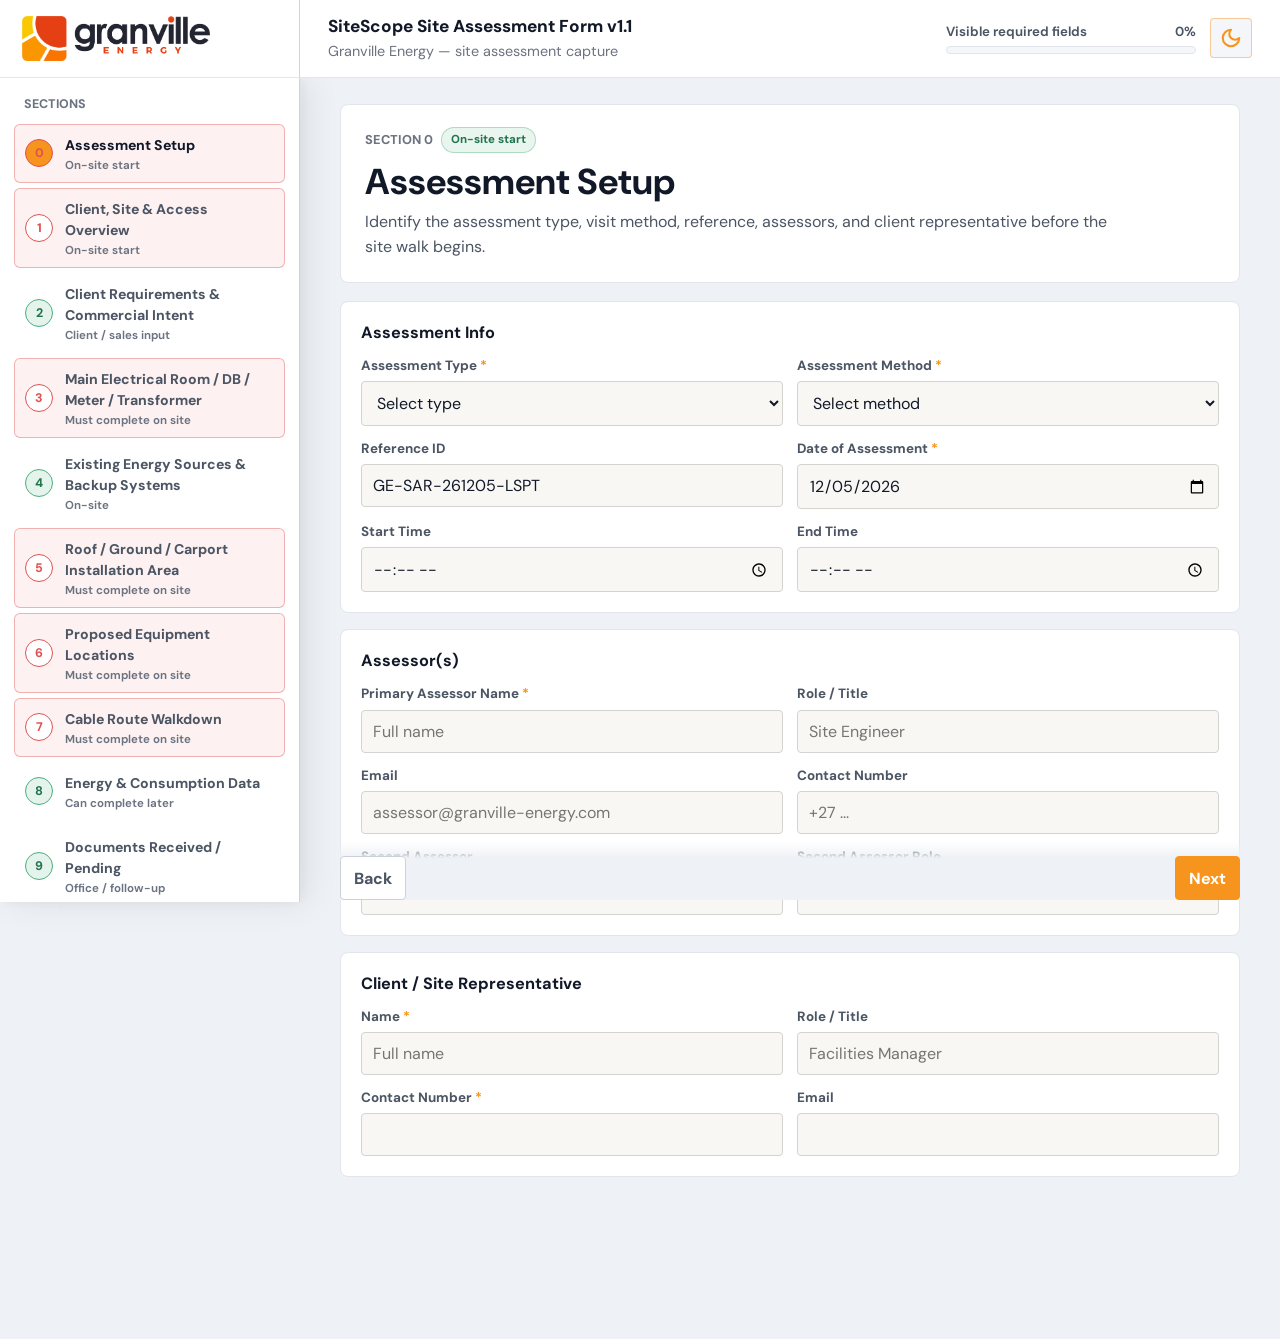
==== commit 50f4a093: "new updates" ====
--- a/index.html
+++ b/index.html
@@ -51,7 +51,38 @@
   </div>
 
   <div class="toast" id="toast"></div>
-  <script src="./form-builder.js"></script>
-  <script src="./script.js"></script>
+  <div class="boot-error hidden" id="bootError" role="alert"></div>
+  <script src="./form-builder.js?v=1.1.1"></script>
+  <script src="./script.js?v=1.1.1"></script>
+  <script>
+    function showBootError(message) {
+      const el = document.getElementById('bootError');
+      if (!el) return;
+      el.textContent = message;
+      el.classList.remove('hidden');
+    }
+
+    function bootSiteAssessment() {
+      try {
+        if (typeof window.renderSiteForm !== 'function') {
+          showBootError('Form could not load (form-builder.js). Hard-refresh the page (Ctrl+F5).');
+          return;
+        }
+        window.renderSiteForm();
+        if (typeof window.initSiteAssessmentApp === 'function') {
+          window.initSiteAssessmentApp();
+        }
+      } catch (error) {
+        console.error(error);
+        showBootError('Form failed to start: ' + (error && error.message ? error.message : 'Unknown error'));
+      }
+    }
+
+    if (document.readyState === 'loading') {
+      document.addEventListener('DOMContentLoaded', bootSiteAssessment);
+    } else {
+      bootSiteAssessment();
+    }
+  </script>
 </body>
 </html>
--- a/style.css
+++ b/style.css
@@ -540,6 +540,23 @@
 }
 
 .hidden { display: none !important; }
+
+.boot-error {
+  position: fixed;
+  top: 88px;
+  left: 50%;
+  transform: translateX(-50%);
+  z-index: 1000;
+  max-width: min(560px, calc(100vw - 32px));
+  padding: 14px 18px;
+  border: 1px solid rgba(224, 82, 82, 0.45);
+  border-radius: 8px;
+  background: #fff5f5;
+  color: #8b2a2a;
+  font-size: 0.92rem;
+  line-height: 1.45;
+  box-shadow: 0 12px 32px rgba(17, 24, 39, 0.14);
+}
 
 .validation-list {
   display: grid;
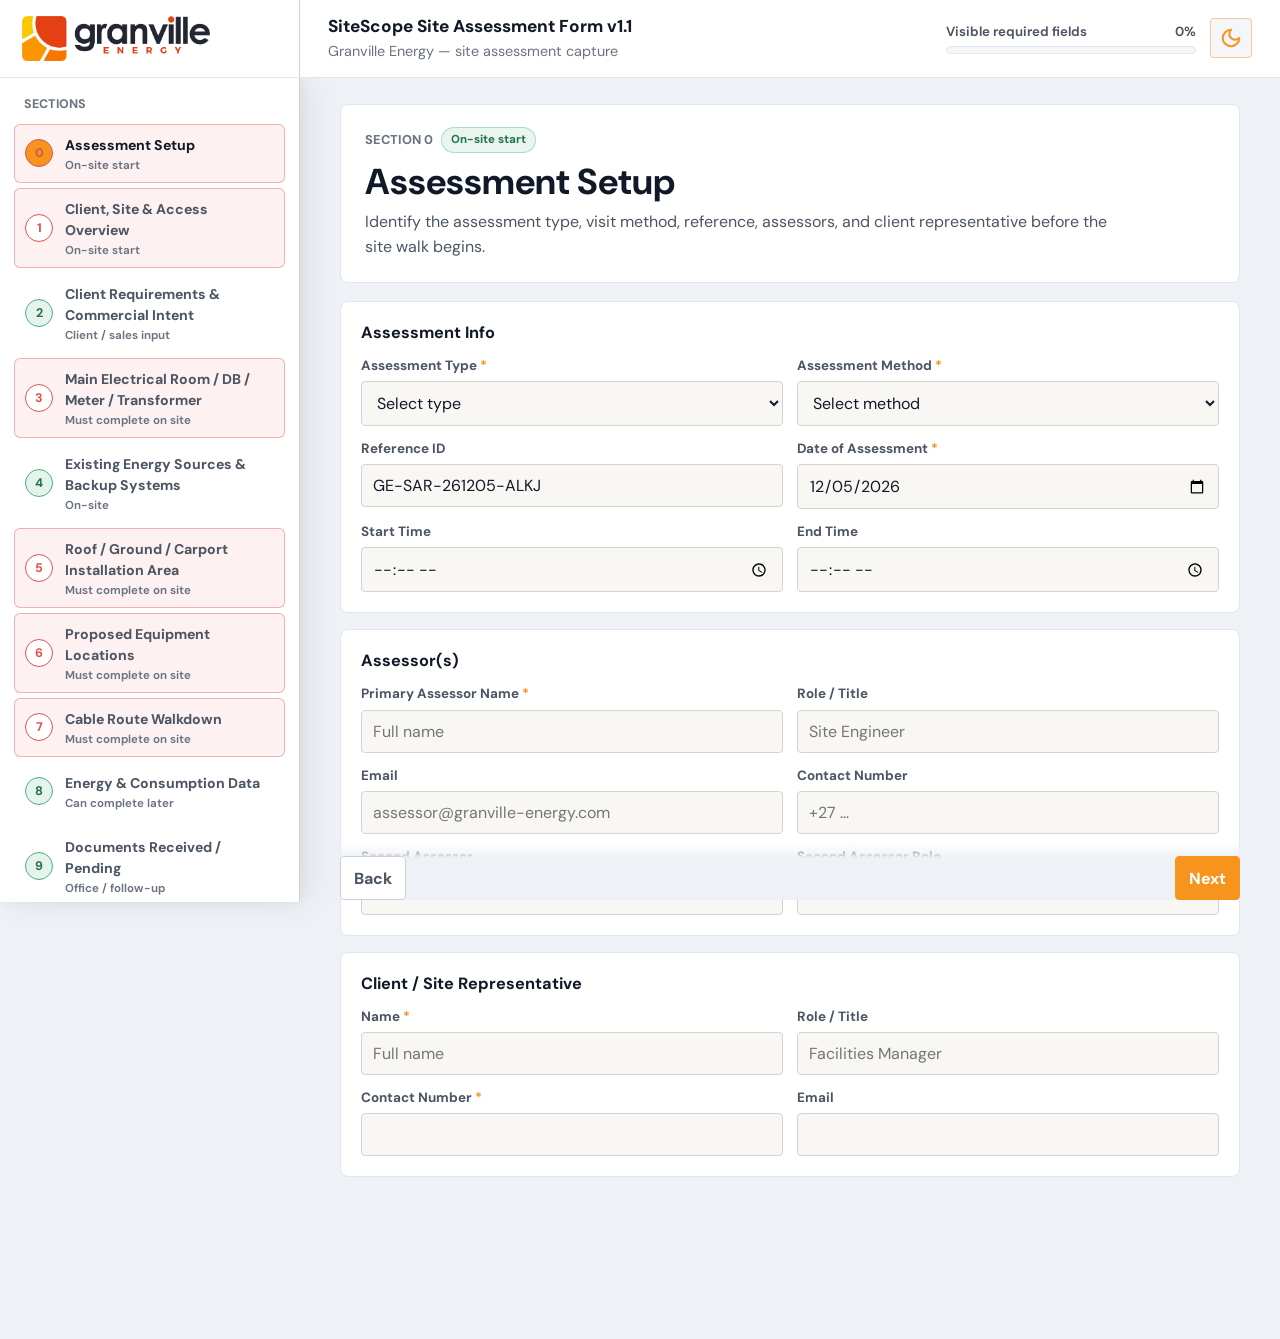
==== commit 727e63e4: "new updates" ====
--- a/index.html
+++ b/index.html
@@ -52,8 +52,8 @@
 
   <div class="toast" id="toast"></div>
   <div class="boot-error hidden" id="bootError" role="alert"></div>
-  <script src="./form-builder.js?v=1.1.1"></script>
-  <script src="./script.js?v=1.1.1"></script>
+  <script src="./form-builder.js?v=1.1.2"></script>
+  <script src="./script.js?v=1.1.2"></script>
   <script>
     function showBootError(message) {
       const el = document.getElementById('bootError');
--- a/style.css
+++ b/style.css
@@ -757,6 +757,12 @@
 .toast.show {
   opacity: 1;
   transform: translateY(0);
+  pointer-events: auto;
+}
+
+#submitBtn:disabled {
+  opacity: 0.72;
+  cursor: wait;
 }
 
 [data-theme="dark"] {
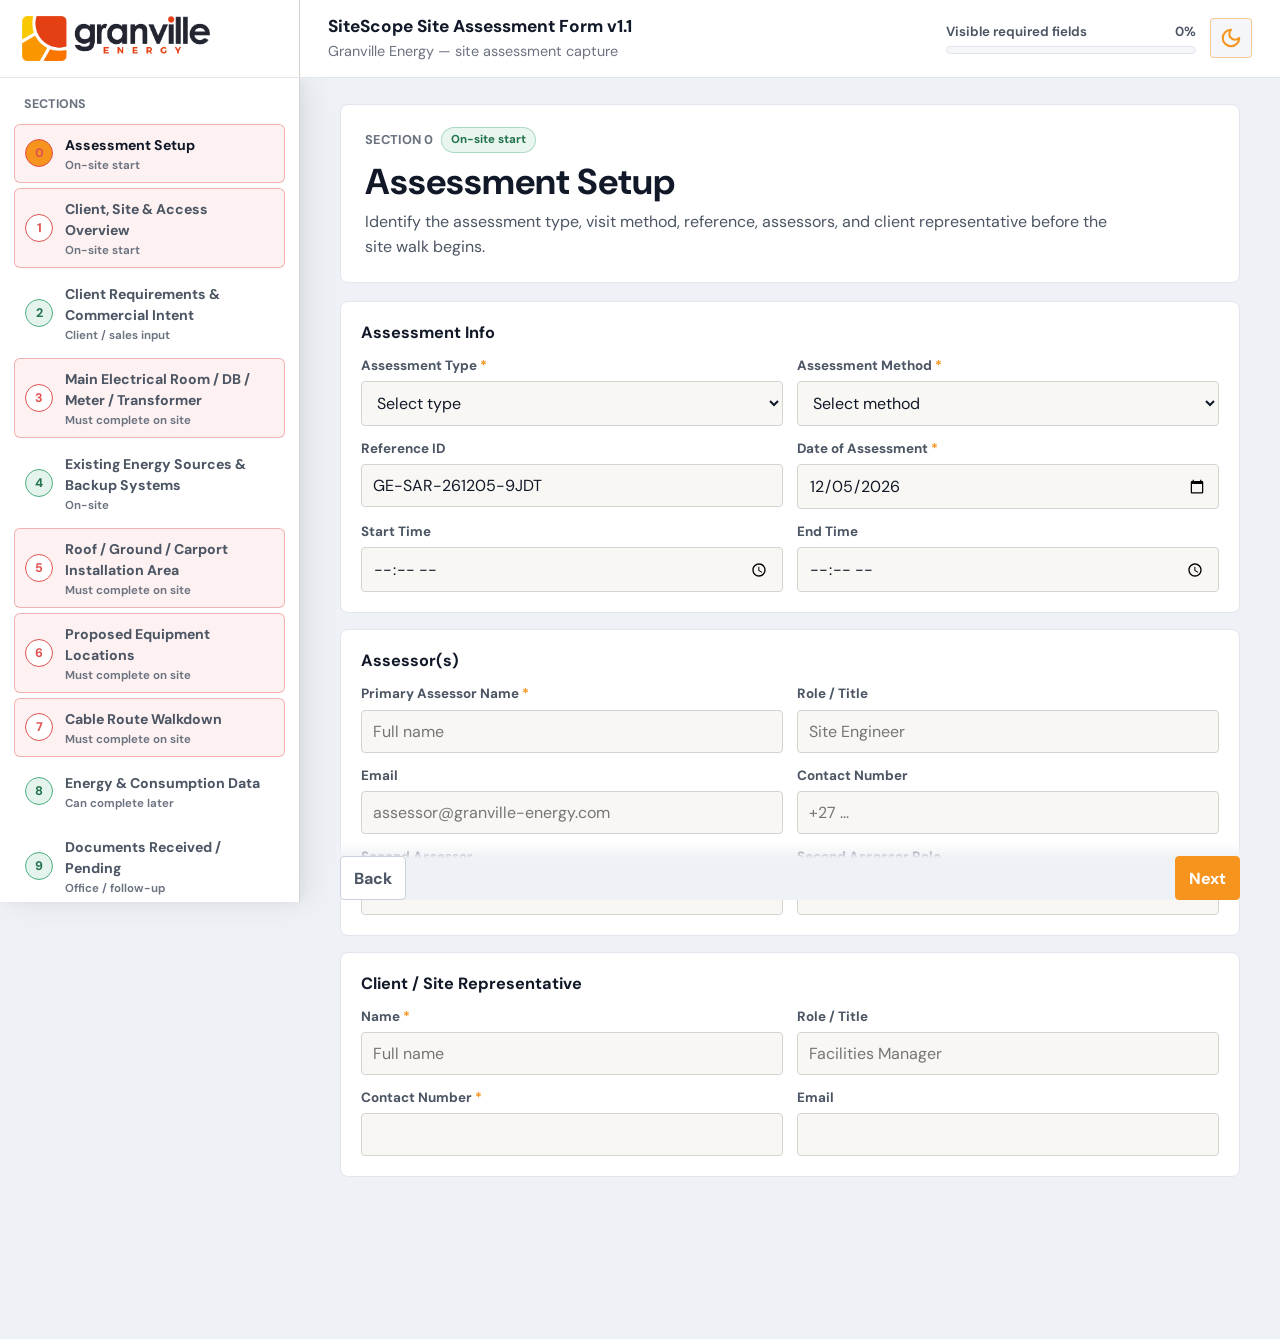
==== commit fbc3185a: "new updates" ====
--- a/index.html
+++ b/index.html
@@ -50,10 +50,19 @@
     </main>
   </div>
 
-  <div class="toast" id="toast"></div>
+  <div class="toast" id="toast" role="status" aria-live="polite"></div>
   <div class="boot-error hidden" id="bootError" role="alert"></div>
-  <script src="./form-builder.js?v=1.1.2"></script>
-  <script src="./script.js?v=1.1.2"></script>
+  <div class="submit-success hidden" id="submitSuccess" role="dialog" aria-modal="true" aria-labelledby="submitSuccessTitle">
+    <div class="submit-success-card">
+      <div class="submit-success-icon" aria-hidden="true">✓</div>
+      <h2 id="submitSuccessTitle">Assessment submitted</h2>
+      <p id="submitSuccessMessage">Your site assessment was sent to the server successfully.</p>
+      <p class="submit-success-meta hidden" id="submitSuccessMeta"></p>
+      <button type="button" class="primary-btn" id="submitSuccessDismiss">Done</button>
+    </div>
+  </div>
+  <script src="./form-builder.js?v=1.1.3"></script>
+  <script src="./script.js?v=1.1.3"></script>
   <script>
     function showBootError(message) {
       const el = document.getElementById('bootError');
--- a/style.css
+++ b/style.css
@@ -760,6 +760,86 @@
   pointer-events: auto;
 }
 
+.toast.toast-success {
+  border-color: rgba(76, 175, 125, 0.65);
+  background: rgba(76, 175, 125, 0.12);
+  color: #23734d;
+  font-weight: 650;
+}
+
+.toast.toast-error {
+  border-color: rgba(224, 82, 82, 0.55);
+  background: rgba(224, 82, 82, 0.1);
+  color: #9f3030;
+  font-weight: 650;
+}
+
+.submit-success {
+  position: fixed;
+  inset: 0;
+  z-index: 2000;
+  display: grid;
+  place-items: center;
+  padding: 24px;
+  background: rgba(17, 24, 39, 0.45);
+  backdrop-filter: blur(3px);
+}
+
+.submit-success-card {
+  width: min(480px, 100%);
+  padding: 28px 26px 24px;
+  border-radius: 10px;
+  border: 1px solid rgba(76, 175, 125, 0.45);
+  background: var(--surface);
+  text-align: center;
+  box-shadow: 0 20px 48px rgba(17, 24, 39, 0.22);
+  animation: success-pop 220ms ease;
+}
+
+@keyframes success-pop {
+  from { opacity: 0; transform: scale(0.96) translateY(8px); }
+  to { opacity: 1; transform: scale(1) translateY(0); }
+}
+
+.submit-success-icon {
+  display: inline-grid;
+  place-items: center;
+  width: 56px;
+  height: 56px;
+  margin: 0 auto 14px;
+  border-radius: 999px;
+  background: rgba(76, 175, 125, 0.15);
+  border: 2px solid var(--success);
+  color: var(--success);
+  font-size: 1.75rem;
+  font-weight: 800;
+  line-height: 1;
+}
+
+.submit-success-card h2 {
+  margin: 0 0 10px;
+  font-size: 1.35rem;
+  color: var(--text);
+}
+
+.submit-success-card p {
+  margin: 0 0 8px;
+  color: var(--text-2);
+  line-height: 1.5;
+  font-size: 0.95rem;
+}
+
+.submit-success-meta {
+  margin-bottom: 18px !important;
+  font-size: 0.88rem;
+  color: var(--muted);
+}
+
+.submit-success-card .primary-btn {
+  width: 100%;
+  margin-top: 8px;
+}
+
 #submitBtn:disabled {
   opacity: 0.72;
   cursor: wait;
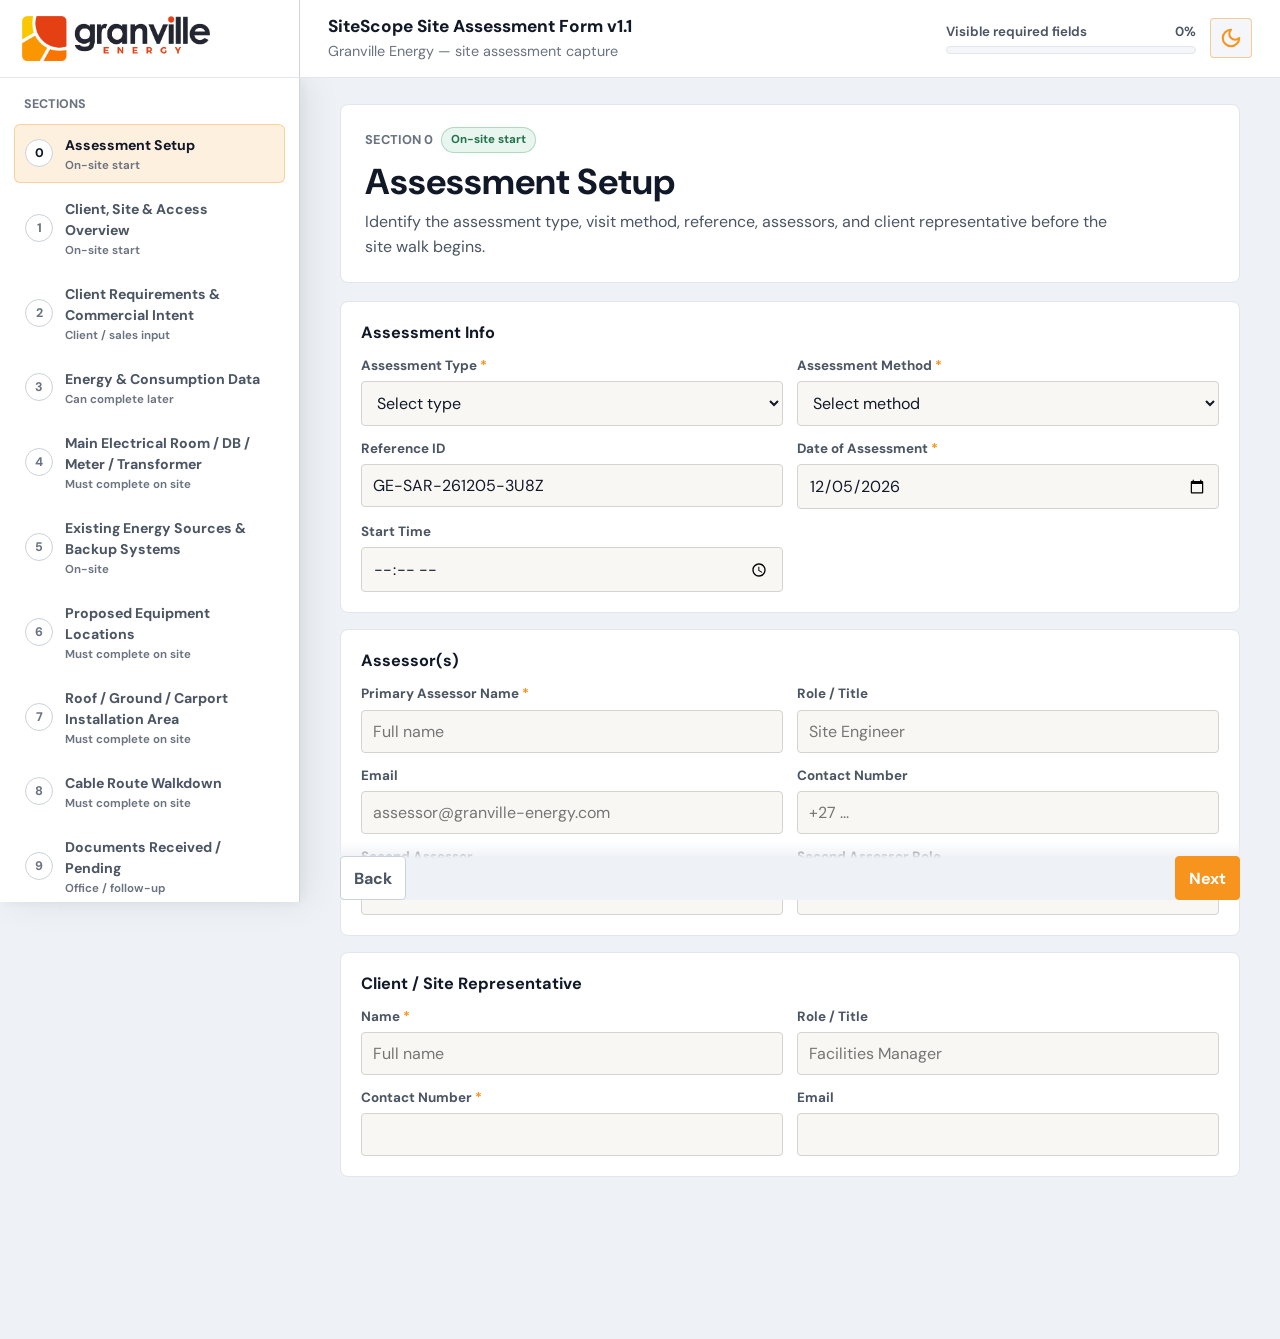
==== commit 6d6c4a1e: "updates" ====
--- a/index.html
+++ b/index.html
@@ -52,6 +52,21 @@
 
   <div class="toast" id="toast" role="status" aria-live="polite"></div>
   <div class="boot-error hidden" id="bootError" role="alert"></div>
+  <div class="submit-loading hidden" id="submitLoading" role="dialog" aria-modal="true" aria-labelledby="submitLoadingTitle" aria-hidden="true">
+    <div class="submit-loading-card">
+      <h2 id="submitLoadingTitle">Submitting assessment</h2>
+      <p class="submit-loading-message">Uploading form data and photos. Please keep this page open.</p>
+      <div class="submit-loading-progress">
+        <div class="submit-loading-meta">
+          <span>Upload progress</span>
+          <span id="submitLoadingText">0%</span>
+        </div>
+        <div class="progress-track submit-loading-track">
+          <div class="progress-bar submit-loading-bar" id="submitLoadingBar"></div>
+        </div>
+      </div>
+    </div>
+  </div>
   <div class="submit-success hidden" id="submitSuccess" role="dialog" aria-modal="true" aria-labelledby="submitSuccessTitle">
     <div class="submit-success-card">
       <div class="submit-success-icon" aria-hidden="true">✓</div>
--- a/style.css
+++ b/style.css
@@ -167,16 +167,14 @@
   height: 28px;
   border-radius: 999px;
   border: 1px solid var(--border-strong);
-  background: var(--surface);
+  background: #fff;
   color: var(--muted);
   font-size: 0.78rem;
   font-weight: 760;
 }
 
 .step-link.active .step-num {
-  border-color: var(--accent);
-  background: var(--accent);
-  color: #fff;
+  color: var(--text);
 }
 
 .step-title {
@@ -720,22 +718,6 @@
   stroke-width: 2.25px;
 }
 
-.step-link.done .step-num {
-  border-color: var(--success);
-  background: rgba(76, 175, 125, 0.15);
-  color: #23734d;
-}
-
-.step-link.has-error {
-  border-color: rgba(224, 82, 82, 0.4);
-  background: rgba(224, 82, 82, 0.08);
-}
-
-.step-link.has-error .step-num {
-  border-color: var(--danger);
-  color: var(--danger);
-}
-
 .toast {
   position: fixed;
   bottom: 24px;
@@ -774,6 +756,59 @@
   font-weight: 650;
 }
 
+.submit-loading {
+  position: fixed;
+  inset: 0;
+  z-index: 1999;
+  display: grid;
+  place-items: center;
+  padding: 24px;
+  background: rgba(17, 24, 39, 0.5);
+  backdrop-filter: blur(3px);
+}
+
+.submit-loading-card {
+  width: min(440px, 100%);
+  padding: 26px 24px 22px;
+  border-radius: 10px;
+  border: 1px solid var(--border);
+  background: var(--surface);
+  box-shadow: 0 20px 48px rgba(17, 24, 39, 0.22);
+}
+
+.submit-loading-card h2 {
+  margin: 0 0 8px;
+  font-size: 1.2rem;
+  color: var(--text);
+}
+
+.submit-loading-message {
+  margin: 0 0 18px;
+  color: var(--text-2);
+  font-size: 0.92rem;
+  line-height: 1.45;
+}
+
+.submit-loading-meta {
+  display: flex;
+  justify-content: space-between;
+  gap: 12px;
+  margin-bottom: 8px;
+  color: var(--text-2);
+  font-size: 0.83rem;
+  font-weight: 650;
+}
+
+.submit-loading-track {
+  height: 10px;
+}
+
+.submit-loading-bar {
+  width: 0;
+  transition: width 180ms ease;
+  background: linear-gradient(90deg, var(--accent) 0%, #ffb347 100%);
+}
+
 .submit-success {
   position: fixed;
   inset: 0;
